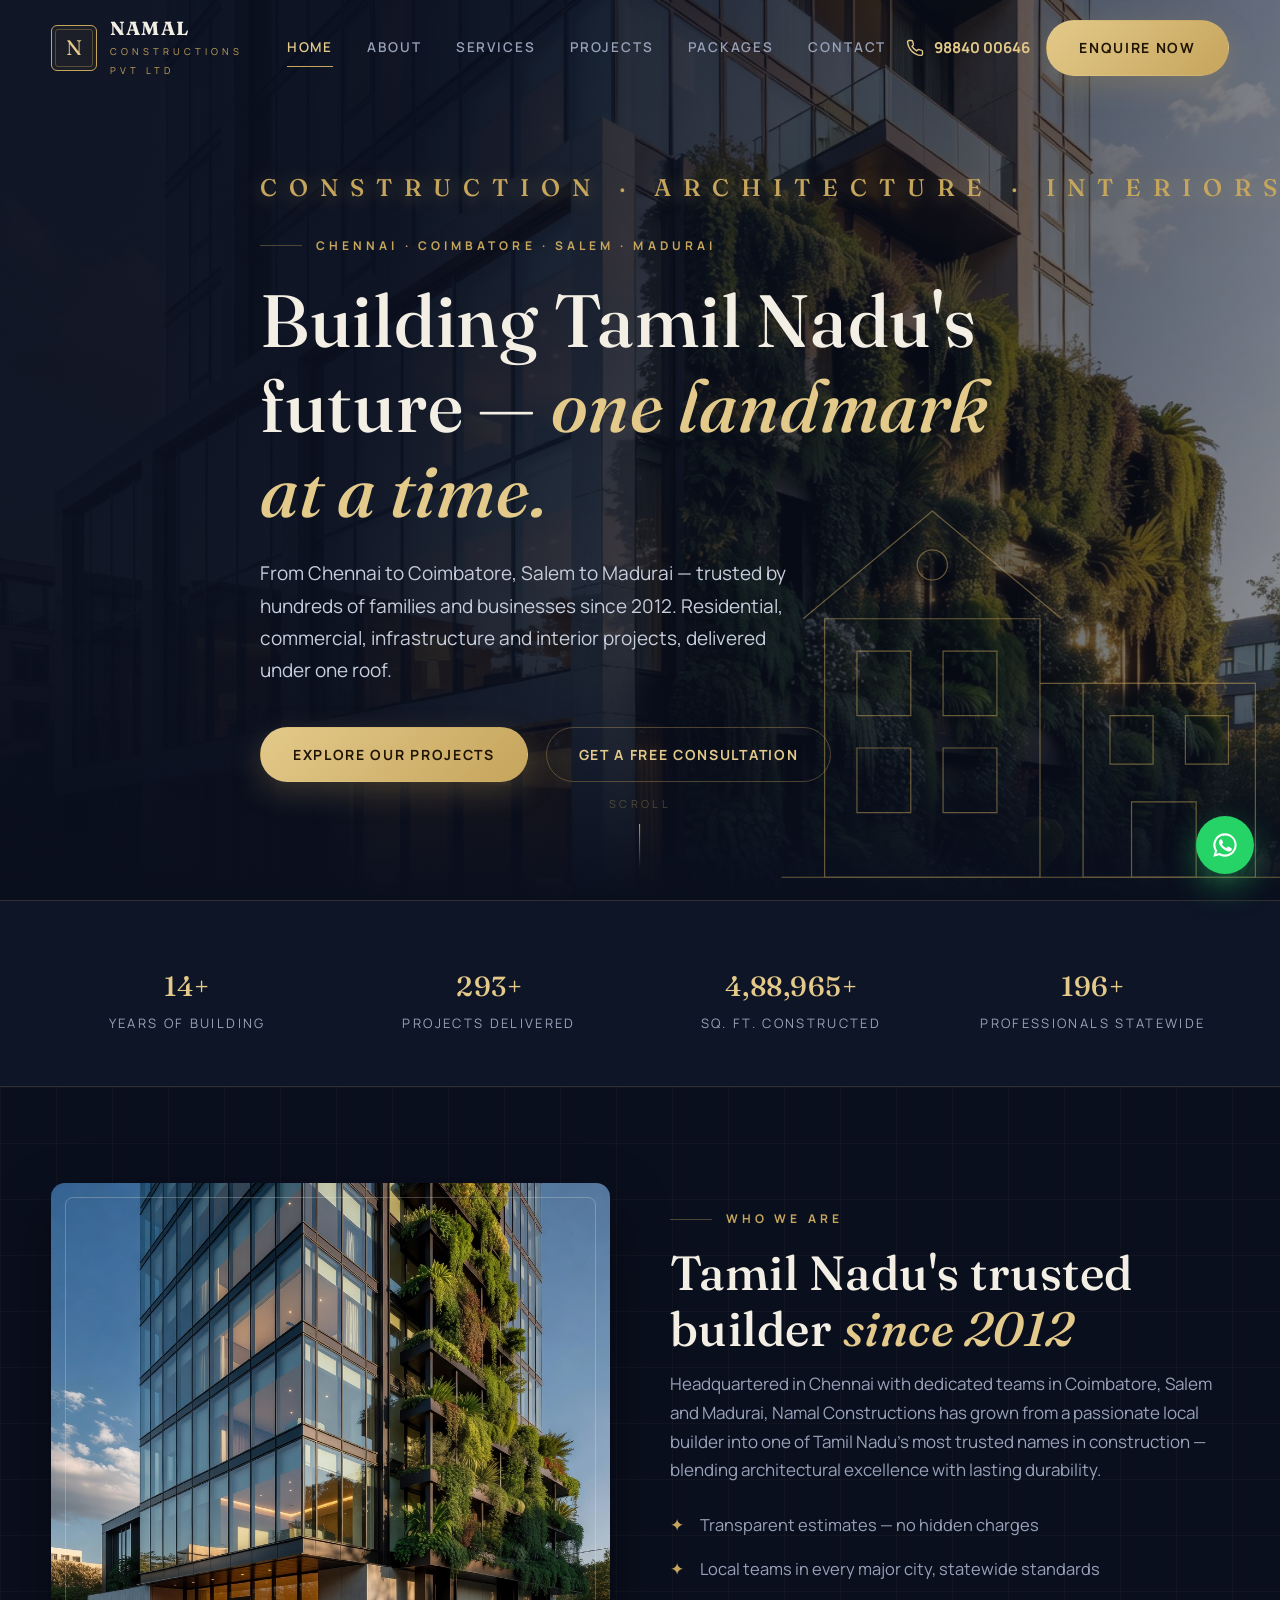
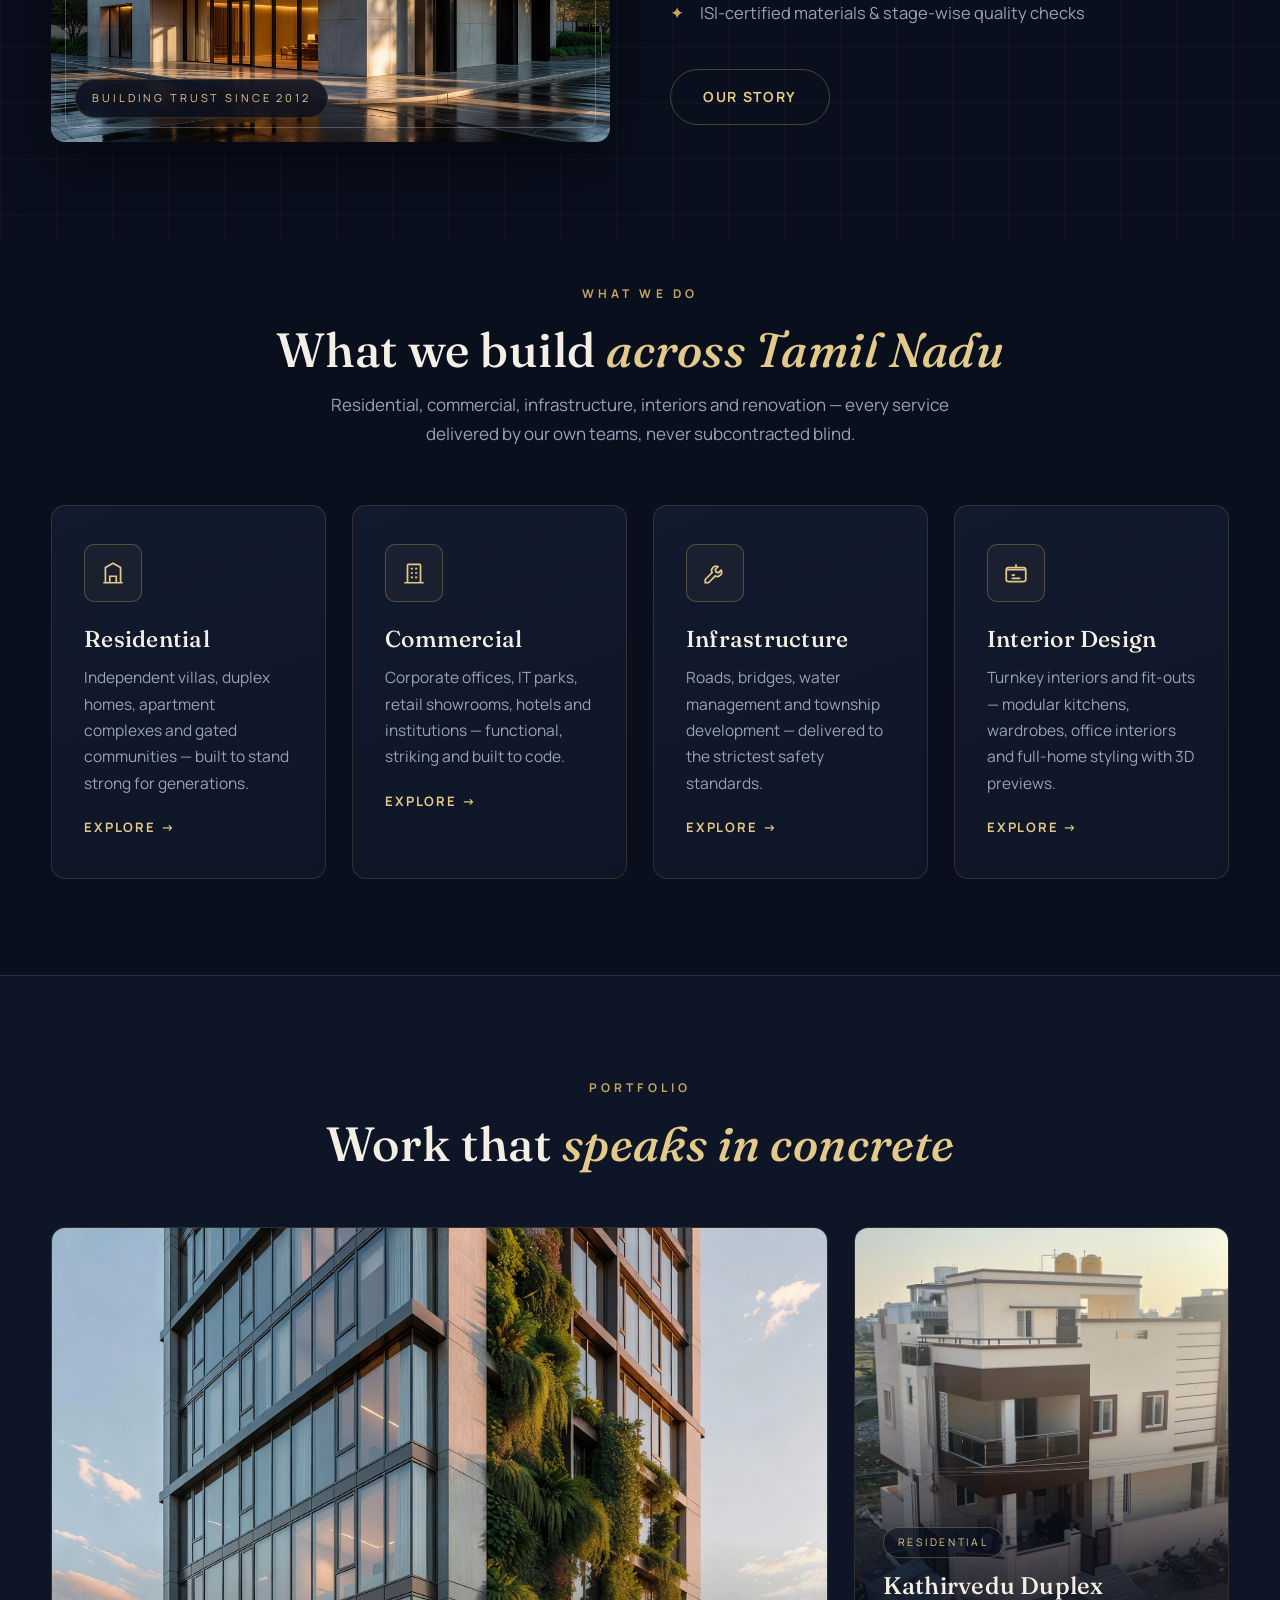
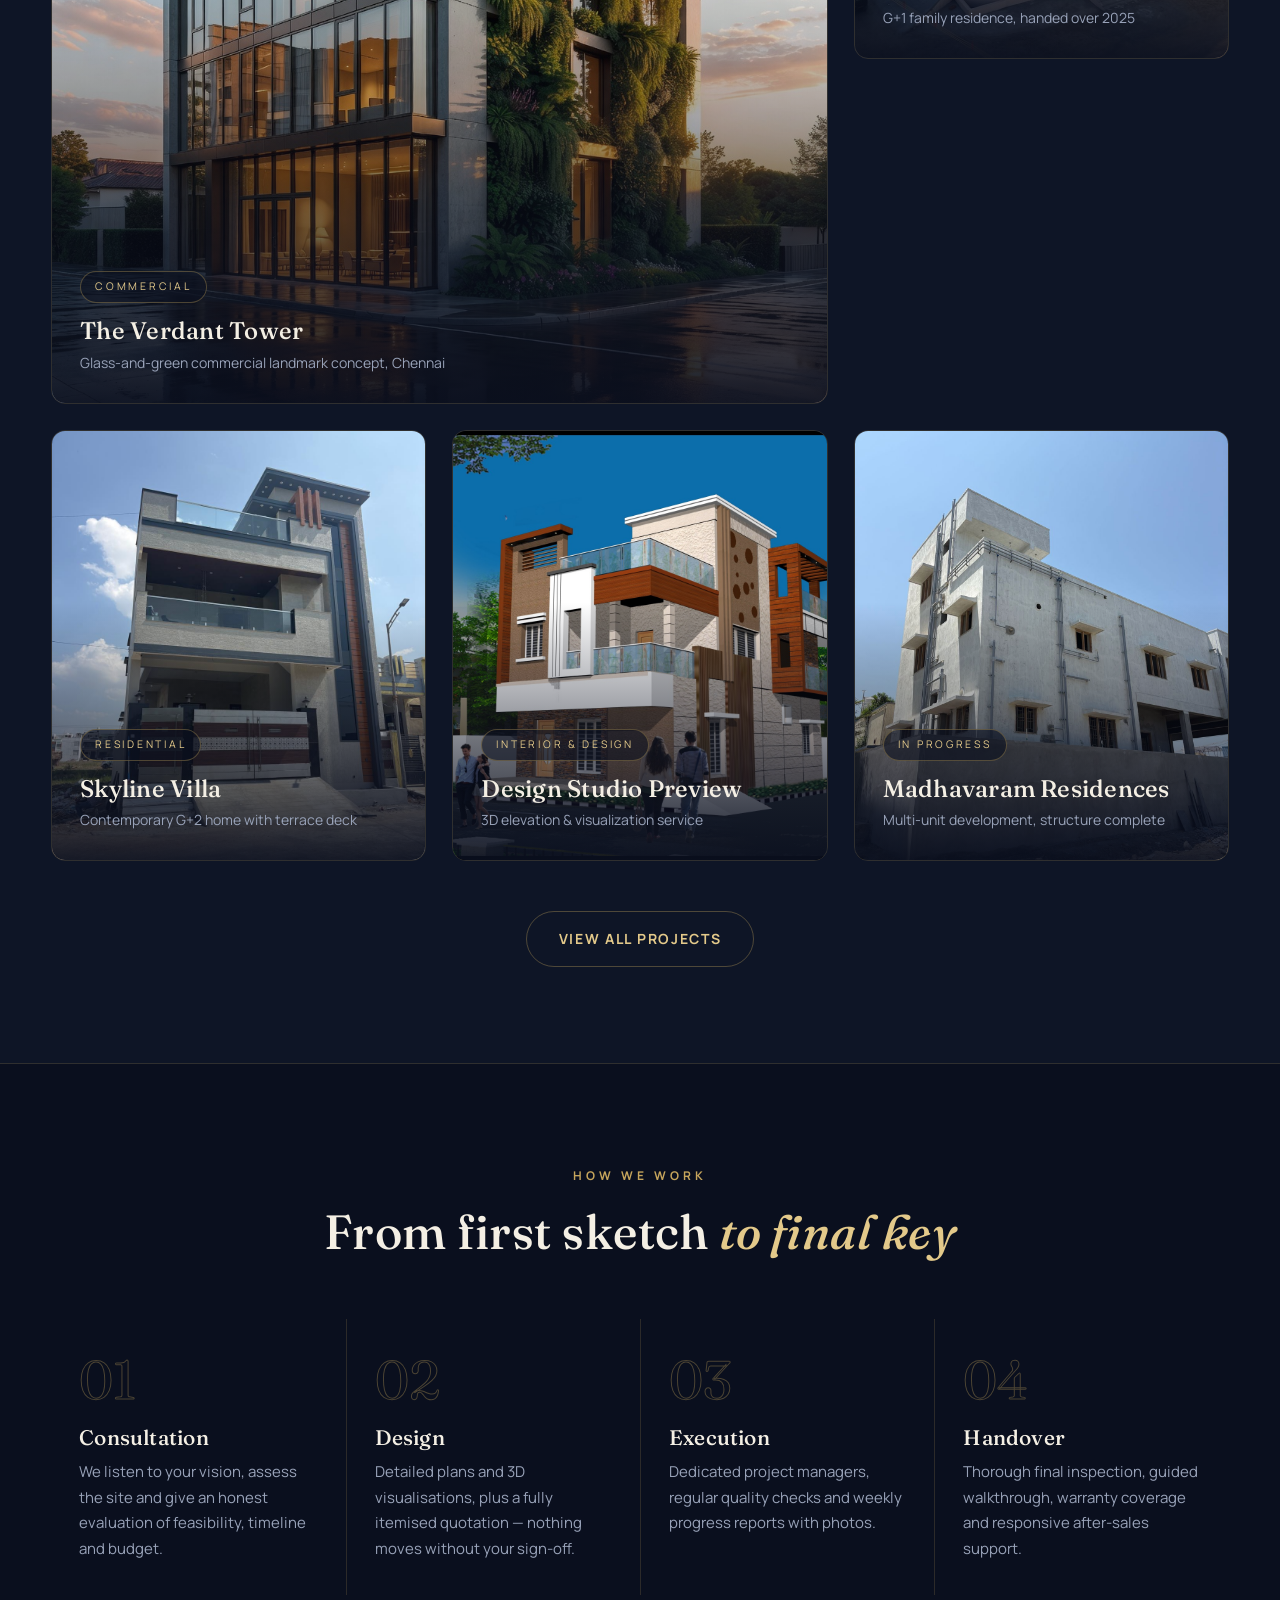
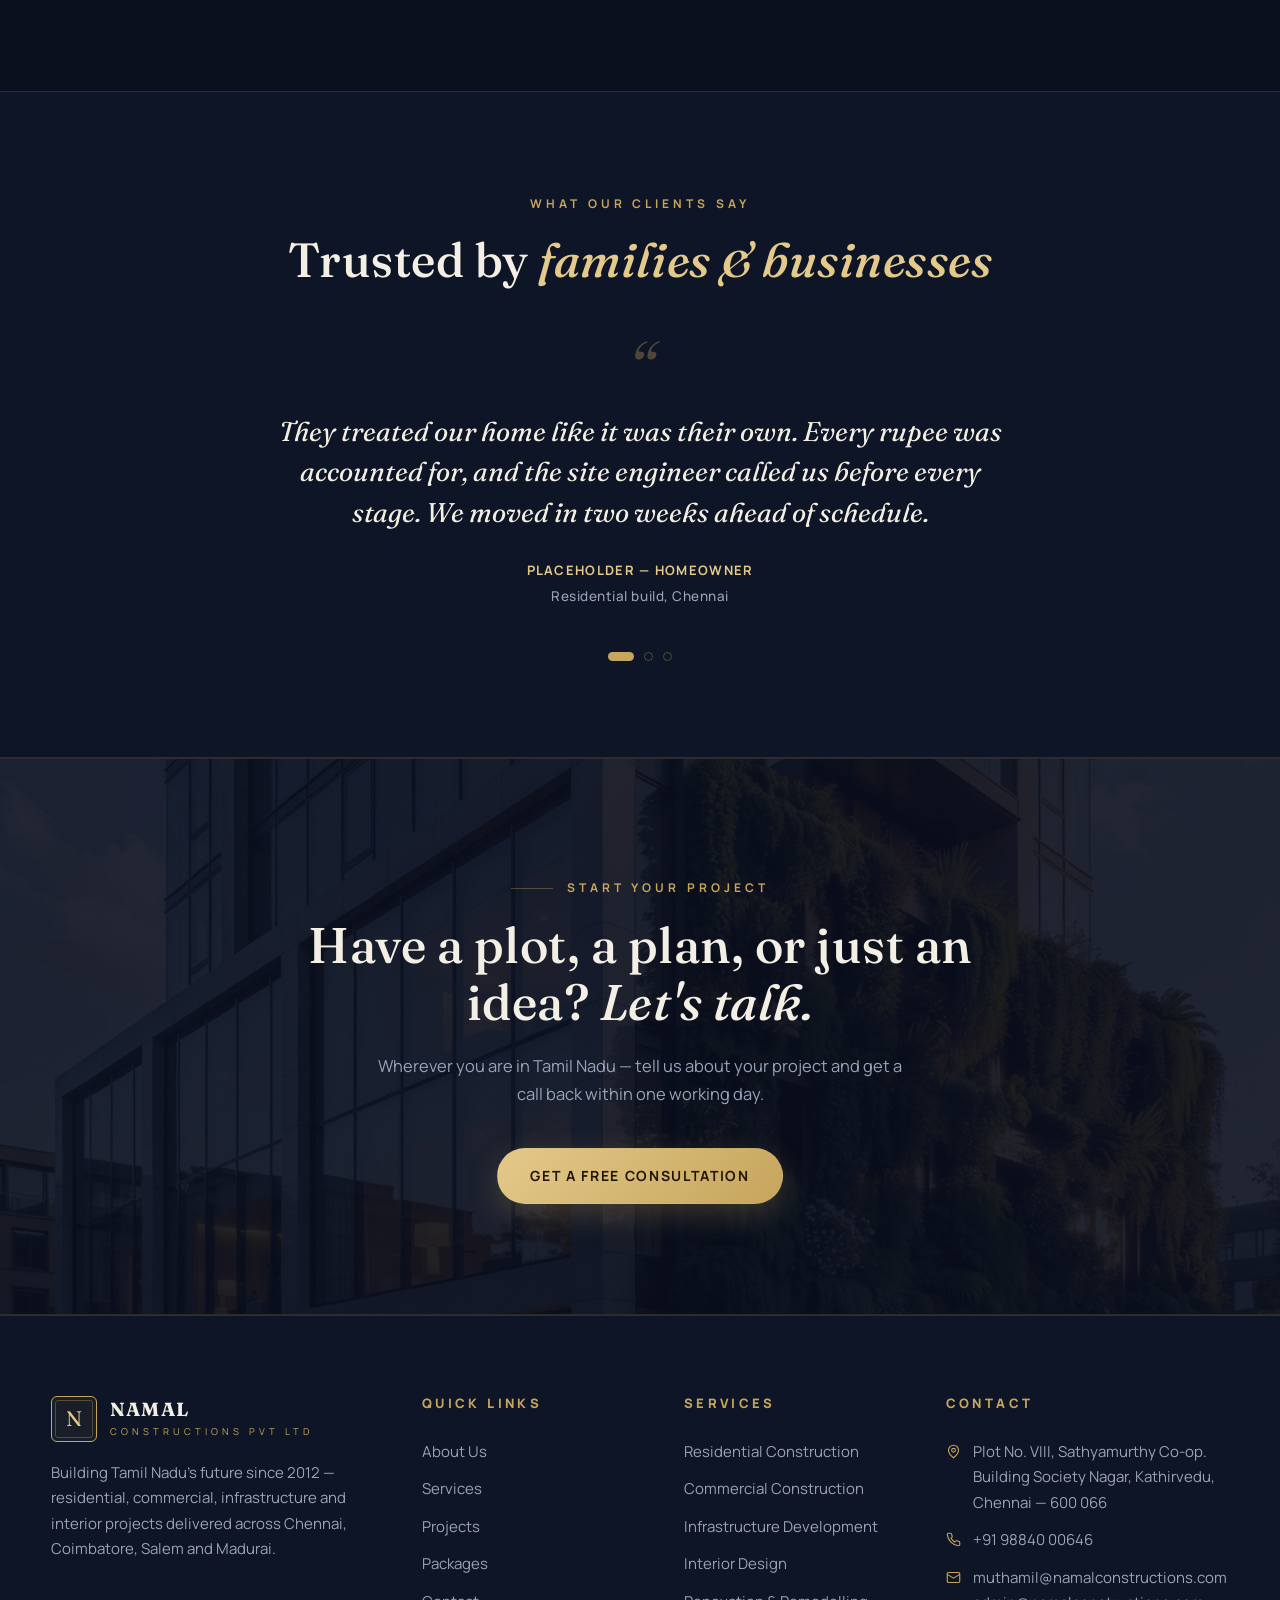
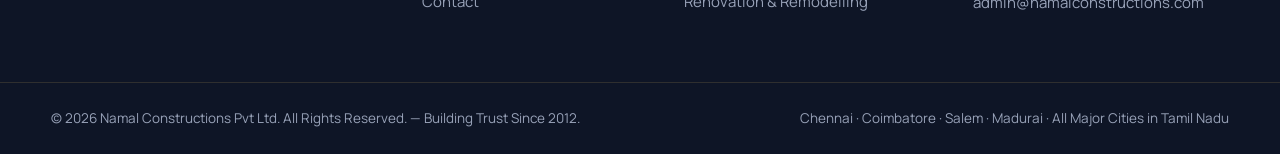
==== index.html @ df008a45 "Hero tagline: big and readable on mobile, single line on desktop" ====
<!DOCTYPE html>
<html lang="en">
<head>
<meta charset="UTF-8" />
<meta name="viewport" content="width=device-width, initial-scale=1.0" />
<title>Namal Constructions Pvt Ltd | Leading Construction Company in Tamil Nadu</title>
<meta name="description" content="Namal Constructions Pvt Ltd is a trusted construction company in Chennai, Coimbatore, Salem & Madurai. Residential, commercial, infrastructure & interior design services since 2012." />
<meta name="keywords" content="Construction company in Chennai, builders in Tamil Nadu, residential construction Coimbatore, commercial builders Salem, infrastructure development Madurai, interior design Tamil Nadu, best construction company Tamil Nadu, Namal Constructions" />
<link rel="preconnect" href="https://fonts.googleapis.com" />
<link rel="preconnect" href="https://fonts.gstatic.com" crossorigin />
<link href="https://fonts.googleapis.com/css2?family=Fraunces:ital,wght@0,400;0,500;0,600;1,400;1,500&family=Manrope:wght@400;500;600;700;800&display=swap" rel="stylesheet" />
<link rel="stylesheet" href="assets/css/style.css" />
<link rel="icon" href="data:image/svg+xml,<svg xmlns='http://www.w3.org/2000/svg' viewBox='0 0 100 100'><rect width='100' height='100' rx='14' fill='%230a0f1e'/><text x='50' y='68' font-size='52' text-anchor='middle' fill='%23c6a55c' font-family='Georgia'>N</text></svg>" />
</head>
<body>

<!-- ======= HEADER ======= -->
<header class="site-header">
  <div class="container header-inner">
    <a class="logo" href="index.html" aria-label="Namal Constructions home">
      <span class="logo-mark">N</span>
      <span class="logo-text"><strong>NAMAL</strong><span>Constructions Pvt Ltd</span></span>
    </a>
    <nav class="nav" aria-label="Main navigation">
      <a href="index.html" class="active">Home</a>
      <a href="about.html">About</a>
      <a href="services.html">Services</a>
      <a href="projects.html">Projects</a>
      <a href="services.html#packages">Packages</a>
      <a href="contact.html">Contact</a>
    </nav>
    <div class="header-cta">
      <a class="call-pill" href="tel:+919884000646" aria-label="Call Namal Constructions">
        <svg width="18" height="18" viewBox="0 0 24 24" fill="none" stroke="currentColor" stroke-width="1.8"><path d="M22 16.9v3a2 2 0 0 1-2.2 2A19.8 19.8 0 0 1 2.1 4.2 2 2 0 0 1 4.1 2h3a2 2 0 0 1 2 1.7c.13.96.36 1.9.7 2.8a2 2 0 0 1-.45 2.1L8.1 9.9a16 16 0 0 0 6 6l1.3-1.3a2 2 0 0 1 2.1-.45c.9.34 1.84.57 2.8.7A2 2 0 0 1 22 16.9z"/></svg>
        <span class="txt">98840&nbsp;00646</span>
      </a>
      <a class="btn btn-gold" href="contact.html">Enquire Now</a>
    </div>
    <button class="nav-toggle" aria-label="Toggle menu"><span></span><span></span><span></span></button>
  </div>
</header>

<!-- ======= HERO ======= -->
<section class="hero">
  <div class="hero-media">
    <video autoplay muted loop playsinline poster="assets/img/tower-1.jpg">
      <source src="assets/video/hero.mp4" type="video/mp4" />
    </video>
  </div>
  <div class="hero-scrim"></div>

  <svg class="hero-blueprint" viewBox="0 0 520 420" aria-hidden="true">
    <rect x="60" y="140" width="200" height="240" />
    <rect x="90" y="170" width="50" height="60" />
    <rect x="170" y="170" width="50" height="60" />
    <rect x="90" y="260" width="50" height="60" />
    <rect x="170" y="260" width="50" height="60" />
    <path d="M40 140 L160 40 L280 140" />
    <line x1="260" y1="200" x2="460" y2="200" />
    <rect x="300" y="200" width="160" height="180" />
    <rect x="325" y="230" width="40" height="45" />
    <rect x="395" y="230" width="40" height="45" />
    <rect x="345" y="310" width="60" height="70" />
    <line x1="20" y1="380" x2="500" y2="380" />
    <circle cx="160" cy="90" r="14" />
  </svg>

  <div class="container hero-content">
    <div class="hero-tagline">Construction · Architecture · Interiors</div>
    <span class="eyebrow">Chennai · Coimbatore · Salem · Madurai</span>
    <h1>Building Tamil Nadu's future — <em>one landmark at a time.</em></h1>
    <p>From Chennai to Coimbatore, Salem to Madurai — trusted by hundreds of families and businesses since 2012. Residential, commercial, infrastructure and interior projects, delivered under one roof.</p>
    <div class="hero-actions">
      <a href="projects.html" class="btn btn-gold">Explore Our Projects</a>
      <a href="contact.html" class="btn btn-ghost">Get a Free Consultation</a>
    </div>
  </div>
  <div class="scroll-hint">Scroll</div>
</section>

<!-- ======= STATS ======= -->
<div class="stats-band">
  <div class="container stats-grid">
    <div class="stat reveal"><h3><span data-count="14">0</span><span>+</span></h3><p>Years of Building</p></div>
    <div class="stat reveal reveal-d1"><h3><span data-count="300">0</span><span>+</span></h3><p>Projects Delivered</p></div>
    <div class="stat reveal reveal-d2"><h3><span data-count="500000">0</span><span>+</span></h3><p>Sq. Ft. Constructed</p></div>
    <div class="stat reveal reveal-d3"><h3><span data-count="200">0</span><span>+</span></h3><p>Professionals Statewide</p></div>
  </div>
</div>

<!-- ======= ABOUT TEASER ======= -->
<section class="bp-grid">
  <div class="container grid-2">
    <div class="media-frame reveal">
      <img src="assets/img/tower-2.jpg" alt="Premium glass commercial tower with vertical gardens built by Namal Constructions" loading="lazy" />
      <span class="media-tag">Building Trust Since 2012</span>
    </div>
    <div class="reveal reveal-d1">
      <span class="eyebrow">Who We Are</span>
      <h2 class="section-title">Tamil Nadu's trusted builder <em>since 2012</em></h2>
      <p class="section-lead" style="margin-bottom:18px;">Headquartered in Chennai with dedicated teams in Coimbatore, Salem and Madurai, Namal Constructions has grown from a passionate local builder into one of Tamil Nadu's most trusted names in construction — blending architectural excellence with lasting durability.</p>
      <ul style="margin:10px 0 34px;">
        <li style="padding:8px 0 8px 30px;position:relative;color:var(--muted);"><span style="position:absolute;left:0;color:var(--gold);">✦</span> Transparent estimates — no hidden charges</li>
        <li style="padding:8px 0 8px 30px;position:relative;color:var(--muted);"><span style="position:absolute;left:0;color:var(--gold);">✦</span> Local teams in every major city, statewide standards</li>
        <li style="padding:8px 0 8px 30px;position:relative;color:var(--muted);"><span style="position:absolute;left:0;color:var(--gold);">✦</span> ISI-certified materials & stage-wise quality checks</li>
      </ul>
      <a href="about.html" class="btn btn-ghost">Our Story</a>
    </div>
  </div>
</section>

<!-- ======= SERVICES OVERVIEW ======= -->
<section style="padding-top:40px;">
  <div class="container">
    <div class="center reveal">
      <span class="eyebrow">What We Do</span>
      <h2 class="section-title">What we build <em>across Tamil Nadu</em></h2>
      <p class="section-lead">Residential, commercial, infrastructure, interiors and renovation — every service delivered by our own teams, never subcontracted blind.</p>
    </div>
    <div class="grid-4" style="margin-top:56px;">
      <div class="card reveal">
        <div class="icon"><svg width="26" height="26" viewBox="0 0 24 24" fill="none" stroke="currentColor" stroke-width="1.6"><path d="M3 21h18M5 21V7l7-4 7 4v14M9 21v-6h6v6"/></svg></div>
        <h3>Residential</h3>
        <p>Independent villas, duplex homes, apartment complexes and gated communities — built to stand strong for generations.</p>
        <a class="card-link" href="services.html#construction">Explore →</a>
      </div>
      <div class="card reveal reveal-d1">
        <div class="icon"><svg width="26" height="26" viewBox="0 0 24 24" fill="none" stroke="currentColor" stroke-width="1.6"><path d="M3 21h18M6 21V5a1 1 0 0 1 1-1h10a1 1 0 0 1 1 1v16M9 8h2M13 8h2M9 12h2M13 12h2M9 16h2M13 16h2"/></svg></div>
        <h3>Commercial</h3>
        <p>Corporate offices, IT parks, retail showrooms, hotels and institutions — functional, striking and built to code.</p>
        <a class="card-link" href="services.html#construction">Explore →</a>
      </div>
      <div class="card reveal reveal-d2">
        <div class="icon"><svg width="26" height="26" viewBox="0 0 24 24" fill="none" stroke="currentColor" stroke-width="1.6"><path d="M14.7 6.3a4 4 0 0 0-5.4 5.4L3 18v3h3l6.3-6.3a4 4 0 0 0 5.4-5.4l-2.4 2.4-2.4-.6-.6-2.4z"/></svg></div>
        <h3>Infrastructure</h3>
        <p>Roads, bridges, water management and township development — delivered to the strictest safety standards.</p>
        <a class="card-link" href="services.html#construction">Explore →</a>
      </div>
      <div class="card reveal reveal-d3">
        <div class="icon"><svg width="26" height="26" viewBox="0 0 24 24" fill="none" stroke="currentColor" stroke-width="1.6"><path d="M3 9h18M3 9a2 2 0 0 1 2-2h14a2 2 0 0 1 2 2M3 9v9a2 2 0 0 0 2 2h14a2 2 0 0 0 2-2V9M12 7V4M8 14h3M8 17h8"/></svg></div>
        <h3>Interior Design</h3>
        <p>Turnkey interiors and fit-outs — modular kitchens, wardrobes, office interiors and full-home styling with 3D previews.</p>
        <a class="card-link" href="services.html#interiors">Explore →</a>
      </div>
    </div>
  </div>
</section>

<!-- ======= FEATURED PROJECTS ======= -->
<section class="bp-grid" style="background:var(--ink-2);border-block:1px solid var(--line);">
  <div class="container">
    <div class="center reveal">
      <span class="eyebrow">Portfolio</span>
      <h2 class="section-title">Work that <em>speaks in concrete</em></h2>
    </div>
    <div class="projects-grid" style="margin-top:56px;">
      <article class="project-card wide reveal">
        <img src="assets/img/tower-3.jpg" alt="The Verdant Tower — commercial project with vertical gardens" loading="lazy" />
        <div class="overlay"><span class="tag">Commercial</span><h3>The Verdant Tower</h3><p>Glass-and-green commercial landmark concept, Chennai</p></div>
      </article>
      <article class="project-card reveal reveal-d1">
        <img src="assets/img/res-1.jpg" alt="Completed duplex residence in Chennai" loading="lazy" />
        <div class="overlay"><span class="tag">Residential</span><h3>Kathirvedu Duplex</h3><p>G+1 family residence, handed over 2025</p></div>
      </article>
      <article class="project-card reveal">
        <img src="assets/img/res-4.jpg" alt="Modern G+2 residence with glass balcony railing" loading="lazy" />
        <div class="overlay"><span class="tag">Residential</span><h3>Skyline Villa</h3><p>Contemporary G+2 home with terrace deck</p></div>
      </article>
      <article class="project-card reveal reveal-d1">
        <img src="assets/img/elevation-3d.jpg" alt="3D elevation design visualization of a duplex home" loading="lazy" />
        <div class="overlay"><span class="tag">Interior & Design</span><h3>Design Studio Preview</h3><p>3D elevation & visualization service</p></div>
      </article>
      <article class="project-card reveal reveal-d2">
        <img src="assets/img/construction-1.jpg" alt="Ongoing multi-storey construction site" loading="lazy" />
        <div class="overlay"><span class="tag">In Progress</span><h3>Madhavaram Residences</h3><p>Multi-unit development, structure complete</p></div>
      </article>
    </div>
    <div class="center" style="margin-top:50px;">
      <a href="projects.html" class="btn btn-ghost">View All Projects</a>
    </div>
  </div>
</section>

<!-- ======= PROCESS ======= -->
<section>
  <div class="container">
    <div class="center reveal">
      <span class="eyebrow">How We Work</span>
      <h2 class="section-title">From first sketch <em>to final key</em></h2>
    </div>
    <div class="process-grid">
      <div class="process-step reveal"><div class="num">01</div><h3>Consultation</h3><p>We listen to your vision, assess the site and give an honest evaluation of feasibility, timeline and budget.</p></div>
      <div class="process-step reveal reveal-d1"><div class="num">02</div><h3>Design</h3><p>Detailed plans and 3D visualisations, plus a fully itemised quotation — nothing moves without your sign-off.</p></div>
      <div class="process-step reveal reveal-d2"><div class="num">03</div><h3>Execution</h3><p>Dedicated project managers, regular quality checks and weekly progress reports with photos.</p></div>
      <div class="process-step reveal reveal-d3"><div class="num">04</div><h3>Handover</h3><p>Thorough final inspection, guided walkthrough, warranty coverage and responsive after-sales support.</p></div>
    </div>
  </div>
</section>

<!-- ======= TESTIMONIALS ======= -->
<section class="bp-grid" style="background:var(--ink-2);border-block:1px solid var(--line);">
  <div class="container">
    <div class="center reveal">
      <span class="eyebrow">What Our Clients Say</span>
      <h2 class="section-title">Trusted by <em>families & businesses</em></h2>
    </div>
    <div class="testi-slider reveal">
      <div class="testi-track">
        <div class="testi-slides">
          <div class="testi">
            <blockquote>They treated our home like it was their own. Every rupee was accounted for, and the site engineer called us before every stage. We moved in two weeks ahead of schedule.</blockquote>
            <div class="who">Placeholder — Homeowner<span>Residential build, Chennai</span></div>
          </div>
          <div class="testi">
            <blockquote>The interiors team gave us 3D views before a single plank was cut. What we saw on screen is exactly what we live in today.</blockquote>
            <div class="who">Placeholder — Villa Owner<span>Turnkey interiors</span></div>
          </div>
          <div class="testi">
            <blockquote>Our office fit-out was done while we kept operating. Clean site, disciplined crew, zero surprises on the invoice.</blockquote>
            <div class="who">Placeholder — Business Owner<span>Commercial fit-out</span></div>
          </div>
        </div>
      </div>
      <div class="testi-dots"></div>
    </div>
  </div>
</section>

<!-- ======= CTA BAND ======= -->
<section class="cta-band">
  <div class="bg"><img src="assets/img/tower-1.jpg" alt="" loading="lazy" /></div>
  <div class="scrim"></div>
  <div class="container reveal">
    <span class="eyebrow" style="justify-content:center;">Start Your Project</span>
    <h2>Have a plot, a plan, or just an idea? <em>Let's talk.</em></h2>
    <p>Wherever you are in Tamil Nadu — tell us about your project and get a call back within one working day.</p>
    <a href="contact.html" class="btn btn-gold">Get a Free Consultation</a>
  </div>
</section>

<!-- ======= FOOTER ======= -->
<footer class="site-footer">
  <div class="container footer-grid">
    <div class="footer-brand">
      <a class="logo" href="index.html">
        <span class="logo-mark">N</span>
        <span class="logo-text"><strong>NAMAL</strong><span>Constructions Pvt Ltd</span></span>
      </a>
      <p>Building Tamil Nadu's future since 2012 — residential, commercial, infrastructure and interior projects delivered across Chennai, Coimbatore, Salem and Madurai.</p>
    </div>
    <div>
      <h4>Quick Links</h4>
      <ul>
        <li><a href="about.html">About Us</a></li>
        <li><a href="services.html">Services</a></li>
        <li><a href="projects.html">Projects</a></li>
        <li><a href="services.html#packages">Packages</a></li>
        <li><a href="contact.html">Contact</a></li>
      </ul>
    </div>
    <div>
      <h4>Services</h4>
      <ul>
        <li><a href="services.html#construction">Residential Construction</a></li>
        <li><a href="services.html#construction">Commercial Construction</a></li>
        <li><a href="services.html#construction">Infrastructure Development</a></li>
        <li><a href="services.html#interiors">Interior Design</a></li>
        <li><a href="services.html#construction">Renovation &amp; Remodelling</a></li>
      </ul>
    </div>
    <div>
      <h4>Contact</h4>
      <ul class="footer-contact">
        <li><svg width="15" height="15" viewBox="0 0 24 24" fill="none" stroke="currentColor" stroke-width="1.8"><path d="M20 10c0 6-8 12-8 12s-8-6-8-12a8 8 0 0 1 16 0z"/><circle cx="12" cy="10" r="3"/></svg><span>Plot No. VIII, Sathyamurthy Co-op. Building Society Nagar, Kathirvedu, Chennai — 600 066</span></li>
        <li><svg width="15" height="15" viewBox="0 0 24 24" fill="none" stroke="currentColor" stroke-width="1.8"><path d="M22 16.9v3a2 2 0 0 1-2.2 2A19.8 19.8 0 0 1 2.1 4.2 2 2 0 0 1 4.1 2h3a2 2 0 0 1 2 1.7c.13.96.36 1.9.7 2.8a2 2 0 0 1-.45 2.1L8.1 9.9a16 16 0 0 0 6 6l1.3-1.3a2 2 0 0 1 2.1-.45c.9.34 1.84.57 2.8.7A2 2 0 0 1 22 16.9z"/></svg><a href="tel:+919884000646">+91 98840 00646</a></li>
        <li><svg width="15" height="15" viewBox="0 0 24 24" fill="none" stroke="currentColor" stroke-width="1.8"><rect x="2" y="4" width="20" height="16" rx="2"/><path d="m22 7-10 6L2 7"/></svg><span><a href="mailto:muthamil@namalconstructions.com">muthamil@namalconstructions.com</a><br /><a href="mailto:admin@namalconstructions.com">admin@namalconstructions.com</a></span></li>
      </ul>
    </div>
  </div>
  <div class="footer-bottom">
    <div class="container" style="display:flex;justify-content:space-between;flex-wrap:wrap;gap:12px;">
      <span>© <span data-year></span> Namal Constructions Pvt Ltd. All Rights Reserved. — Building Trust Since 2012.</span>
      <span>Chennai · Coimbatore · Salem · Madurai · All Major Cities in Tamil Nadu</span>
    </div>
  </div>
</footer>

<!-- Floating actions -->
<a class="float-wa" href="https://wa.me/919884000646?text=Hi%20Namal%20Constructions%2C%20I%27d%20like%20to%20discuss%20a%20project." target="_blank" rel="noopener" aria-label="Chat on WhatsApp">
  <svg width="28" height="28" viewBox="0 0 24 24" fill="currentColor"><path d="M12 2a10 10 0 0 0-8.6 15.1L2 22l5-1.3A10 10 0 1 0 12 2zm0 18.2a8.2 8.2 0 0 1-4.2-1.2l-.3-.2-3 .8.8-2.9-.2-.3A8.2 8.2 0 1 1 12 20.2zm4.5-6.1c-.2-.1-1.5-.7-1.7-.8-.2-.1-.4-.1-.6.1-.2.2-.6.8-.8 1-.1.2-.3.2-.5.1a6.7 6.7 0 0 1-2-1.2 7.5 7.5 0 0 1-1.4-1.7c-.1-.2 0-.4.1-.5l.4-.5c.1-.2.2-.3.3-.5.1-.2 0-.4 0-.5l-.8-1.9c-.2-.5-.4-.4-.6-.4h-.5c-.2 0-.5.1-.7.3-.2.3-.9.9-.9 2.2s1 2.5 1.1 2.7c.1.2 1.9 3 4.7 4.2.7.3 1.2.5 1.6.6.7.2 1.3.2 1.8.1.6-.1 1.5-.6 1.7-1.2.2-.6.2-1.1.1-1.2 0-.1-.2-.2-.4-.3z"/></svg>
</a>
<button class="back-top" aria-label="Back to top"><svg width="18" height="18" viewBox="0 0 24 24" fill="none" stroke="currentColor" stroke-width="2"><path d="m18 15-6-6-6 6"/></svg></button>

<script src="assets/js/main.js"></script>
</body>
</html>
---- assets/css/style.css ----
/* ============================================================
   NAMAL CONSTRUCTIONS PVT LTD — Design System
   Palette: deep ink blueprint ground, brass/gold craftsmanship,
   warm ivory text, teak brown grounding tone.
   ============================================================ */

:root {
  --ink: #0a0f1e;
  --ink-2: #0e1526;
  --panel: #121a2e;
  --panel-2: #16203a;
  --gold: #c6a55c;
  --gold-2: #e3c98a;
  --gold-dim: rgba(198, 165, 92, 0.35);
  --line: rgba(198, 165, 92, 0.18);
  --ivory: #f4efe4;
  --muted: #98a2b8;
  --teak: #8a6a48;
  --green: #4caf7d;
  --red: #d9646c;
  --radius: 14px;
  --shadow: 0 24px 60px rgba(0, 0, 0, 0.45);
  --font-head: "Fraunces", Georgia, serif;
  --font-body: "Manrope", "Segoe UI", sans-serif;
}

* { margin: 0; padding: 0; box-sizing: border-box; }
html { scroll-behavior: smooth; }
body {
  background: var(--ink);
  color: var(--ivory);
  font-family: var(--font-body);
  font-size: 16.5px;
  line-height: 1.7;
  -webkit-font-smoothing: antialiased;
  overflow-x: hidden;
}
img, video { max-width: 100%; display: block; }
a { color: inherit; text-decoration: none; }
ul { list-style: none; }
button { font-family: inherit; cursor: pointer; }

::selection { background: var(--gold); color: var(--ink); }

.container { width: min(1180px, 92%); margin-inline: auto; }

/* ---------- Typography ---------- */
h1, h2, h3, h4 { font-family: var(--font-head); font-weight: 500; line-height: 1.15; letter-spacing: 0.01em; }
.eyebrow {
  display: inline-flex; align-items: center; gap: 14px;
  font-size: 12px; letter-spacing: 0.34em; text-transform: uppercase;
  color: var(--gold); font-weight: 700;
}
.eyebrow::before { content: ""; width: 42px; height: 1px; background: var(--gold-dim); }
.section-title { font-size: clamp(30px, 4.2vw, 48px); margin: 16px 0 14px; }
.section-title em { font-style: italic; color: var(--gold-2); }
.section-lead { color: var(--muted); max-width: 640px; font-size: 17px; }
.center { text-align: center; }
.center .eyebrow::before { display: none; }
.center .section-lead { margin-inline: auto; }

section { padding: 96px 0; position: relative; }

/* Blueprint grid backdrop */
.bp-grid {
  background-image:
    linear-gradient(rgba(198,165,92,0.045) 1px, transparent 1px),
    linear-gradient(90deg, rgba(198,165,92,0.045) 1px, transparent 1px);
  background-size: 56px 56px;
}

/* Section divider motif */
.divider {
  display: flex; align-items: center; justify-content: center; gap: 14px;
  padding: 0 0 0; color: var(--gold-dim);
}
.divider::before, .divider::after { content: ""; height: 1px; width: min(240px, 30vw); background: linear-gradient(90deg, transparent, var(--gold-dim)); }
.divider::after { background: linear-gradient(270deg, transparent, var(--gold-dim)); }
.divider svg { flex: 0 0 auto; }

/* ---------- Buttons ---------- */
.btn {
  display: inline-flex; align-items: center; justify-content: center; gap: 10px;
  padding: 15px 32px; border-radius: 999px; font-weight: 700; font-size: 14px;
  letter-spacing: 0.12em; text-transform: uppercase; border: 1px solid transparent;
  transition: all 0.3s ease; white-space: nowrap;
}
.btn-gold { background: linear-gradient(135deg, var(--gold-2), var(--gold)); color: #201503; box-shadow: 0 10px 30px rgba(198,165,92,0.25); }
.btn-gold:hover { transform: translateY(-2px); box-shadow: 0 16px 40px rgba(198,165,92,0.38); }
.btn-ghost { border-color: var(--gold-dim); color: var(--gold-2); background: transparent; }
.btn-ghost:hover { background: rgba(198,165,92,0.08); border-color: var(--gold); }
.btn-block { width: 100%; }

/* ---------- Header ---------- */
.site-header {
  position: fixed; inset: 0 0 auto 0; z-index: 100;
  transition: background 0.35s ease, box-shadow 0.35s ease, padding 0.35s;
  padding: 18px 0;
}
.site-header.scrolled { background: rgba(10, 15, 30, 0.92); backdrop-filter: blur(14px); box-shadow: 0 6px 30px rgba(0,0,0,0.4); padding: 10px 0; border-bottom: 1px solid var(--line); }
.header-inner { display: flex; align-items: center; justify-content: space-between; gap: 20px; }

.logo { display: flex; align-items: center; gap: 13px; }
.logo-mark {
  width: 46px; height: 46px; border: 1.5px solid var(--gold); border-radius: 6px;
  display: grid; place-items: center; font-family: var(--font-head);
  font-size: 21px; color: var(--gold-2); position: relative; flex: 0 0 auto;
  background: rgba(198,165,92,0.06);
}
.logo-mark::after { content: ""; position: absolute; inset: 3px; border: 1px solid var(--gold-dim); border-radius: 3px; }
.logo-text { line-height: 1.15; }
.logo-text strong { font-family: var(--font-head); font-size: 19px; letter-spacing: 0.06em; display: block; color: var(--ivory); }
.logo-text span { font-size: 9.5px; letter-spacing: 0.42em; text-transform: uppercase; color: var(--gold); }

.nav { display: flex; align-items: center; gap: 34px; }
.nav a { font-size: 13.5px; font-weight: 600; letter-spacing: 0.14em; text-transform: uppercase; color: var(--muted); position: relative; padding: 6px 0; transition: color 0.25s; }
.nav a:hover { color: var(--ivory); }
.nav a.active { color: var(--gold-2); }
.nav a.active::after, .nav a:hover::after { content: ""; position: absolute; left: 0; right: 0; bottom: -2px; height: 1.5px; background: var(--gold); }

.header-cta { display: flex; align-items: center; gap: 16px; }
.call-pill { display: flex; align-items: center; gap: 10px; font-weight: 700; color: var(--gold-2); font-size: 15px; }
.call-pill svg { flex: 0 0 auto; }

.nav-toggle { display: none; background: none; border: none; width: 44px; height: 44px; position: relative; z-index: 110; }
.nav-toggle span { display: block; width: 26px; height: 2px; background: var(--ivory); margin: 6px auto; transition: 0.3s; border-radius: 2px; }
.nav-open .nav-toggle span:nth-child(1) { transform: translateY(8px) rotate(45deg); }
.nav-open .nav-toggle span:nth-child(2) { opacity: 0; }
.nav-open .nav-toggle span:nth-child(3) { transform: translateY(-8px) rotate(-45deg); }

/* ---------- Hero ---------- */
.hero {
  min-height: 100svh; display: flex; align-items: center;
  position: relative; padding: 160px 0 110px; overflow: hidden;
}
.hero-media { position: absolute; inset: 0; z-index: -2; }
.hero-media video, .hero-media img { width: 100%; height: 100%; object-fit: cover; }
.hero-scrim { position: absolute; inset: 0; z-index: -1;
  background: linear-gradient(100deg, rgba(10,15,30,0.96) 30%, rgba(10,15,30,0.72) 60%, rgba(10,15,30,0.45));
}
.hero-scrim::after { content: ""; position: absolute; inset: auto 0 0 0; height: 220px; background: linear-gradient(transparent, var(--ink)); }

.hero-content { max-width: 760px; }
.hero-tagline {
  margin-bottom: 18px;
  font-family: var(--font-head);
  font-weight: 500;
  font-size: clamp(15px, 2vw, 24px);
  letter-spacing: 0.5em;
  text-transform: uppercase;
  white-space: nowrap;
  color: var(--gold);
  text-shadow: 0 2px 18px rgba(198, 165, 92, 0.45);
}
@media (max-width: 900px) {
  .hero-tagline { white-space: normal; font-size: 18px; letter-spacing: 0.35em; line-height: 2; }
}
.hero h1 { font-size: clamp(40px, 6vw, 74px); margin: 22px 0 24px; }
.hero h1 em { font-style: italic; color: var(--gold-2); }
.hero p { color: #c6cddc; font-size: clamp(16px, 1.6vw, 19px); max-width: 560px; margin-bottom: 40px; }
.hero-actions { display: flex; gap: 18px; flex-wrap: wrap; }

.hero-blueprint { position: absolute; right: -40px; bottom: -20px; width: min(560px, 48vw); opacity: 0.5; z-index: 0; pointer-events: none; }
.hero-blueprint path, .hero-blueprint rect, .hero-blueprint line, .hero-blueprint circle {
  fill: none; stroke: var(--gold); stroke-width: 1.1;
  stroke-dasharray: 1400; stroke-dashoffset: 1400;
  animation: draw 4s ease forwards 0.4s;
}
@keyframes draw { to { stroke-dashoffset: 0; } }

.scroll-hint { position: absolute; bottom: 32px; left: 50%; transform: translateX(-50%); color: var(--gold-dim); font-size: 11px; letter-spacing: 0.3em; text-transform: uppercase; display: flex; flex-direction: column; align-items: center; gap: 10px; }
.scroll-hint::after { content: ""; width: 1px; height: 44px; background: linear-gradient(var(--gold), transparent); animation: pulseline 2s infinite; }
@keyframes pulseline { 50% { opacity: 0.3; } }

/* Page hero (inner pages) */
.page-hero { padding: 190px 0 90px; position: relative; overflow: hidden; }
.page-hero .hero-scrim { background: linear-gradient(100deg, rgba(10,15,30,0.97) 35%, rgba(10,15,30,0.7)); }
.page-hero h1 { font-size: clamp(36px, 5vw, 60px); margin-top: 20px; }
.breadcrumb { color: var(--muted); font-size: 13px; letter-spacing: 0.1em; text-transform: uppercase; margin-top: 18px; }
.breadcrumb a { color: var(--gold-2); }

/* ---------- Stats ---------- */
.stats-band { border-block: 1px solid var(--line); background: var(--ink-2); padding: 52px 0; }
.stats-grid { display: grid; grid-template-columns: repeat(4, 1fr); gap: 30px; text-align: center; }
.stat h3 { font-size: clamp(34px, 3.6vw, 52px); color: var(--gold-2); }
.stat h3 span { font-size: 0.6em; }
.stat p { color: var(--muted); font-size: 13px; letter-spacing: 0.18em; text-transform: uppercase; margin-top: 6px; }

/* ---------- Cards / grids ---------- */
.grid-2 { display: grid; grid-template-columns: 1fr 1fr; gap: 60px; align-items: center; }
.grid-3 { display: grid; grid-template-columns: repeat(3, 1fr); gap: 26px; }
.grid-4 { display: grid; grid-template-columns: repeat(4, 1fr); gap: 26px; }

.card {
  background: linear-gradient(160deg, var(--panel), var(--ink-2));
  border: 1px solid var(--line); border-radius: var(--radius);
  padding: 38px 32px; transition: transform 0.35s ease, border-color 0.35s, box-shadow 0.35s;
  position: relative; overflow: hidden;
}
.card:hover { transform: translateY(-6px); border-color: var(--gold-dim); box-shadow: var(--shadow); }
.card .icon { width: 58px; height: 58px; border: 1px solid var(--gold-dim); border-radius: 10px; display: grid; place-items: center; color: var(--gold-2); margin-bottom: 24px; background: rgba(198,165,92,0.05); }
.card h3 { font-size: 23px; margin-bottom: 12px; }
.card p { color: var(--muted); font-size: 15.5px; }
.card .card-link { display: inline-flex; align-items: center; gap: 8px; margin-top: 20px; color: var(--gold-2); font-weight: 700; font-size: 13px; letter-spacing: 0.14em; text-transform: uppercase; }
.card ul { margin-top: 16px; }
.card ul li { color: var(--muted); font-size: 15px; padding: 7px 0 7px 26px; position: relative; }
.card ul li::before { content: "—"; position: absolute; left: 0; color: var(--gold); }

/* ---------- Media frames ---------- */
.media-frame { position: relative; border-radius: var(--radius); overflow: hidden; box-shadow: var(--shadow); }
.media-frame::after { content: ""; position: absolute; inset: 14px; border: 1px solid rgba(244,239,228,0.25); border-radius: 8px; pointer-events: none; }
.media-frame img, .media-frame video { width: 100%; height: 100%; object-fit: cover; }
.media-tag { position: absolute; left: 24px; bottom: 24px; background: rgba(10,15,30,0.85); backdrop-filter: blur(8px); border: 1px solid var(--line); color: var(--gold-2); font-size: 11px; letter-spacing: 0.26em; text-transform: uppercase; padding: 9px 16px; border-radius: 999px; z-index: 2; }

/* ---------- Process ---------- */
.process-grid { display: grid; grid-template-columns: repeat(4, 1fr); gap: 0; counter-reset: step; margin-top: 60px; }
.process-step { padding: 34px 28px; border-left: 1px solid var(--line); position: relative; }
.process-step:first-child { border-left: none; }
.process-step .num { font-family: var(--font-head); font-size: 54px; color: transparent; -webkit-text-stroke: 1px var(--gold-dim); line-height: 1; }
.process-step h3 { font-size: 21px; margin: 18px 0 10px; }
.process-step p { color: var(--muted); font-size: 15px; }

/* ---------- Projects ---------- */
.filter-bar { display: flex; gap: 12px; flex-wrap: wrap; margin: 40px 0 44px; }
.filter-btn {
  background: transparent; border: 1px solid var(--line); color: var(--muted);
  padding: 11px 24px; border-radius: 999px; font-size: 13px; font-weight: 700;
  letter-spacing: 0.12em; text-transform: uppercase; transition: 0.3s;
}
.filter-btn:hover { color: var(--ivory); border-color: var(--gold-dim); }
.filter-btn.active { background: var(--gold); border-color: var(--gold); color: #201503; }

.projects-grid { display: grid; grid-template-columns: repeat(3, 1fr); gap: 26px; }
.project-card { position: relative; border-radius: var(--radius); overflow: hidden; aspect-ratio: 4/4.6; cursor: pointer; border: 1px solid var(--line); }
.project-card.wide { grid-column: span 2; aspect-ratio: auto; min-height: 420px; }
.project-card img { width: 100%; height: 100%; object-fit: cover; transition: transform 0.7s ease; }
.project-card:hover img { transform: scale(1.06); }
.project-card .overlay {
  position: absolute; inset: 0; display: flex; flex-direction: column; justify-content: flex-end;
  padding: 28px; background: linear-gradient(transparent 40%, rgba(10,15,30,0.94));
}
.project-card .tag { align-self: flex-start; font-size: 10.5px; letter-spacing: 0.26em; text-transform: uppercase; color: var(--gold-2); border: 1px solid var(--gold-dim); padding: 6px 14px; border-radius: 999px; background: rgba(10,15,30,0.6); margin-bottom: 14px; }
.project-card h3 { font-size: 24px; }
.project-card p { color: var(--muted); font-size: 14px; margin-top: 6px; }
.project-card.hidden { display: none; }

/* ---------- Packages / Pricing ---------- */
.pricing-note { display: flex; justify-content: center; align-items: center; gap: 10px; color: var(--muted); font-size: 15px; margin-top: 10px; }
.pricing-note strong { color: var(--gold-2); }
.packages-grid { display: grid; grid-template-columns: repeat(3, 1fr); gap: 26px; margin-top: 56px; align-items: start; }
.package {
  background: linear-gradient(170deg, var(--panel), var(--ink-2));
  border: 1px solid var(--line); border-radius: var(--radius); overflow: hidden;
  transition: transform 0.35s, border-color 0.35s, box-shadow 0.35s;
}
.package:hover { border-color: var(--gold-dim); box-shadow: var(--shadow); }
.package.featured { border-color: var(--gold); position: relative; transform: translateY(-10px); }
.package.featured .pkg-head { background: linear-gradient(135deg, var(--gold-2), var(--gold)); color: #201503; }
.package.featured .pkg-head .pkg-price, .package.featured .pkg-head .pkg-name { color: #201503; }
.pkg-badge { position: absolute; top: 14px; right: 14px; background: var(--ink); color: var(--gold-2); font-size: 10px; letter-spacing: 0.22em; text-transform: uppercase; font-weight: 800; padding: 7px 14px; border-radius: 999px; border: 1px solid var(--gold-dim); z-index: 2; }
.pkg-head { padding: 30px 28px 26px; background: rgba(198,165,92,0.07); border-bottom: 1px solid var(--line); }
.pkg-name { font-size: 13px; letter-spacing: 0.3em; text-transform: uppercase; font-weight: 800; color: var(--gold); }
.pkg-price { font-family: var(--font-head); font-size: 38px; color: var(--ivory); margin-top: 10px; line-height: 1; }
.pkg-price span { font-size: 15px; font-family: var(--font-body); color: var(--muted); }
.pkg-body { padding: 10px 28px 30px; }

.pkg-acc { border-bottom: 1px solid var(--line); }
.pkg-acc:last-of-type { border-bottom: none; }
.pkg-acc-head {
  width: 100%; background: none; border: none; color: var(--ivory);
  display: flex; justify-content: space-between; align-items: center;
  padding: 17px 2px; font-size: 15.5px; font-weight: 700; text-align: left;
}
.pkg-acc-head .plus { color: var(--gold); font-size: 21px; font-weight: 400; transition: transform 0.3s; line-height: 1; }
.pkg-acc.open .plus { transform: rotate(45deg); }
.pkg-acc-body { max-height: 0; overflow: hidden; transition: max-height 0.4s ease; }
.pkg-acc-body ul { padding: 2px 2px 18px; }
.pkg-acc-body li { color: var(--muted); font-size: 14.5px; padding: 5px 0 5px 22px; position: relative; }
.pkg-acc-body li::before { content: "✦"; position: absolute; left: 0; color: var(--gold-dim); font-size: 11px; top: 9px; }
.pkg-foot { padding: 0 28px 30px; text-align: center; }
.pkg-foot .hint { color: var(--muted); font-size: 14px; margin-bottom: 14px; }
.tandc { text-align: right; color: var(--muted); font-size: 12.5px; margin-top: 18px; }

/* ---------- Compare table (Why Us) ---------- */
.compare-wrap { overflow-x: auto; margin-top: 50px; border: 1px solid var(--line); border-radius: var(--radius); }
.compare { width: 100%; border-collapse: collapse; min-width: 620px; background: var(--ink-2); }
.compare th, .compare td { padding: 20px 26px; text-align: left; border-bottom: 1px solid var(--line); font-size: 15.5px; }
.compare thead th { font-family: var(--font-head); font-size: 19px; background: var(--panel); }
.compare thead th.us { color: var(--gold-2); }
.compare tbody tr:last-child td { border-bottom: none; }
.compare td.yes, .compare td.no { text-align: center; font-size: 18px; }
.compare td.yes { color: var(--green); }
.compare td.no { color: var(--red); }
.compare th.center-col, .compare td.center-col { text-align: center; }

/* ---------- Testimonials ---------- */
.testi-slider { position: relative; max-width: 820px; margin: 50px auto 0; }
.testi-track { overflow: hidden; }
.testi-slides { display: flex; transition: transform 0.55s ease; }
.testi {
  flex: 0 0 100%; text-align: center; padding: 10px 40px;
}
.testi blockquote { font-family: var(--font-head); font-size: clamp(20px, 2.4vw, 27px); font-style: italic; color: var(--ivory); line-height: 1.5; }
.testi blockquote::before { content: "“"; display: block; font-size: 70px; color: var(--gold-dim); line-height: 0.6; margin-bottom: 22px; }
.testi .who { margin-top: 26px; color: var(--gold-2); font-weight: 700; letter-spacing: 0.1em; text-transform: uppercase; font-size: 13px; }
.testi .who span { display: block; color: var(--muted); font-weight: 500; letter-spacing: 0.04em; text-transform: none; margin-top: 4px; font-size: 13.5px; }
.testi-dots { display: flex; justify-content: center; gap: 10px; margin-top: 34px; }
.testi-dots button { width: 9px; height: 9px; border-radius: 50%; border: 1px solid var(--gold-dim); background: transparent; padding: 0; transition: 0.3s; }
.testi-dots button.active { background: var(--gold); width: 26px; border-radius: 99px; }

/* ---------- Values / timeline ---------- */
.timeline { position: relative; margin-top: 60px; padding-left: 36px; }
.timeline::before { content: ""; position: absolute; left: 8px; top: 6px; bottom: 6px; width: 1px; background: linear-gradient(var(--gold-dim), transparent); }
.tl-item { position: relative; padding: 0 0 44px 30px; }
.tl-item::before { content: ""; position: absolute; left: -33px; top: 8px; width: 11px; height: 11px; border-radius: 50%; border: 2px solid var(--gold); background: var(--ink); }
.tl-item .year { font-family: var(--font-head); color: var(--gold-2); font-size: 22px; }
.tl-item h3 { font-size: 19px; margin: 6px 0 6px; }
.tl-item p { color: var(--muted); font-size: 15px; max-width: 560px; }

/* ---------- CTA band ---------- */
.cta-band { position: relative; overflow: hidden; border-block: 1px solid var(--line); text-align: center; padding: 110px 0; }
.cta-band .bg { position: absolute; inset: 0; z-index: -2; }
.cta-band .bg img { width: 100%; height: 100%; object-fit: cover; }
.cta-band .scrim { position: absolute; inset: 0; z-index: -1; background: rgba(10,15,30,0.9); }
.cta-band h2 { font-size: clamp(30px, 4vw, 50px); max-width: 760px; margin: 18px auto 20px; }
.cta-band p { color: var(--muted); max-width: 540px; margin: 0 auto 40px; }

/* ---------- Contact ---------- */
.contact-grid { display: grid; grid-template-columns: 1.15fr 1fr; gap: 50px; align-items: start; }
.form-card { background: linear-gradient(165deg, var(--panel), var(--ink-2)); border: 1px solid var(--line); border-radius: var(--radius); padding: 44px; }
.form-card h3 { font-size: 26px; margin-bottom: 8px; }
.form-card > p { color: var(--muted); font-size: 15px; margin-bottom: 30px; }
.form-row { display: grid; grid-template-columns: 1fr 1fr; gap: 18px; }
.field { margin-bottom: 18px; }
.field label { display: block; font-size: 12px; letter-spacing: 0.18em; text-transform: uppercase; color: var(--muted); font-weight: 700; margin-bottom: 9px; }
.field label .req { color: var(--gold); }
.field input, .field select, .field textarea {
  width: 100%; background: var(--ink); border: 1px solid var(--line); border-radius: 9px;
  color: var(--ivory); padding: 14px 16px; font-family: inherit; font-size: 15.5px;
  transition: border-color 0.25s, box-shadow 0.25s;
}
.field select { appearance: none; background-image: url("data:image/svg+xml,%3Csvg xmlns='http://www.w3.org/2000/svg' width='12' height='8'%3E%3Cpath d='M1 1l5 5 5-5' stroke='%23c6a55c' fill='none' stroke-width='1.6'/%3E%3C/svg%3E"); background-repeat: no-repeat; background-position: right 16px center; }
.field textarea { min-height: 120px; resize: vertical; }
.field input:focus, .field select:focus, .field textarea:focus { outline: none; border-color: var(--gold); box-shadow: 0 0 0 3px rgba(198,165,92,0.15); }
.field.error input, .field.error select, .field.error textarea { border-color: var(--red); }
.field .err-msg { display: none; color: var(--red); font-size: 12.5px; margin-top: 6px; }
.field.error .err-msg { display: block; }

.form-status { display: none; border-radius: 10px; padding: 16px 20px; margin-bottom: 22px; font-size: 15px; }
.form-status.ok { display: block; background: rgba(76,175,125,0.12); border: 1px solid rgba(76,175,125,0.4); color: #9fdcbe; }
.form-status.fail { display: block; background: rgba(217,100,108,0.1); border: 1px solid rgba(217,100,108,0.4); color: #eda6ab; }

.info-stack { display: flex; flex-direction: column; gap: 18px; }
.info-tile { display: flex; gap: 20px; background: var(--ink-2); border: 1px solid var(--line); border-radius: var(--radius); padding: 26px; transition: border-color 0.3s; }
.info-tile:hover { border-color: var(--gold-dim); }
.info-tile .icon { flex: 0 0 auto; width: 50px; height: 50px; border: 1px solid var(--gold-dim); border-radius: 10px; display: grid; place-items: center; color: var(--gold-2); background: rgba(198,165,92,0.05); }
.info-tile h4 { font-size: 17px; margin-bottom: 5px; font-family: var(--font-body); font-weight: 800; }
.info-tile p, .info-tile a.link { color: var(--muted); font-size: 15px; }
.info-tile a.link:hover { color: var(--gold-2); }

.map-frame { border: 1px solid var(--line); border-radius: var(--radius); overflow: hidden; margin-top: 60px; filter: grayscale(0.35) contrast(1.05); }
.map-frame iframe { display: block; width: 100%; height: 420px; border: 0; }

/* ---------- Footer ---------- */
.site-footer { border-top: 1px solid var(--line); background: var(--ink-2); padding: 80px 0 0; }
.footer-grid { display: grid; grid-template-columns: 1.5fr 1fr 1fr 1.3fr; gap: 44px; padding-bottom: 60px; }
.site-footer h4 { font-size: 13px; letter-spacing: 0.26em; text-transform: uppercase; color: var(--gold); margin-bottom: 22px; font-family: var(--font-body); font-weight: 800; }
.site-footer p, .site-footer li, .site-footer a { color: var(--muted); font-size: 15px; }
.site-footer li { padding: 6px 0; }
.site-footer a:hover { color: var(--gold-2); }
.footer-brand p { max-width: 300px; margin-top: 18px; }
.footer-contact li { display: flex; gap: 12px; align-items: flex-start; }
.footer-contact svg { flex: 0 0 auto; margin-top: 5px; color: var(--gold); }
.footer-bottom { border-top: 1px solid var(--line); padding: 24px 0; display: flex; justify-content: space-between; gap: 16px; flex-wrap: wrap; color: var(--muted); font-size: 13.5px; }

/* ---------- Floating actions ---------- */
.float-wa {
  position: fixed; right: 26px; bottom: 26px; z-index: 90;
  width: 58px; height: 58px; border-radius: 50%; display: grid; place-items: center;
  background: #25d366; color: #fff; box-shadow: 0 12px 32px rgba(37,211,102,0.4);
  transition: transform 0.3s;
}
.float-wa:hover { transform: scale(1.08); }
.back-top {
  position: fixed; right: 30px; bottom: 100px; z-index: 90; width: 48px; height: 48px;
  border-radius: 50%; border: 1px solid var(--gold-dim); background: rgba(10,15,30,0.9);
  color: var(--gold-2); display: grid; place-items: center; opacity: 0; pointer-events: none; transition: 0.35s;
}
.back-top.show { opacity: 1; pointer-events: auto; }

/* ---------- Reveal animations ---------- */
.reveal { opacity: 0; transform: translateY(34px); transition: opacity 0.8s ease, transform 0.8s ease; }
.reveal.visible { opacity: 1; transform: none; }
.reveal-d1 { transition-delay: 0.12s; } .reveal-d2 { transition-delay: 0.24s; } .reveal-d3 { transition-delay: 0.36s; }
@media (prefers-reduced-motion: reduce) {
  .reveal { opacity: 1; transform: none; transition: none; }
  .hero-blueprint * { animation: none; stroke-dashoffset: 0; }
  html { scroll-behavior: auto; }
}

/* ---------- Responsive ---------- */
@media (max-width: 1024px) {
  .grid-4, .stats-grid { grid-template-columns: repeat(2, 1fr); }
  .grid-3, .projects-grid, .packages-grid { grid-template-columns: repeat(2, 1fr); }
  .process-grid { grid-template-columns: repeat(2, 1fr); }
  .process-step { border-left: none; border-top: 1px solid var(--line); }
  .footer-grid { grid-template-columns: 1fr 1fr; }
  .package.featured { transform: none; }
  .project-card.wide { grid-column: span 2; }
}
@media (max-width: 780px) {
  section { padding: 70px 0; }
  .nav {
    position: fixed; inset: 0; background: rgba(10,15,30,0.98); backdrop-filter: blur(16px);
    flex-direction: column; justify-content: center; gap: 30px;
    transform: translateX(100%); transition: transform 0.4s ease; z-index: 105;
  }
  .nav a { font-size: 18px; }
  .nav-open .nav { transform: translateX(0); }
  .nav-toggle { display: block; }
  .header-cta .btn { display: none; }
  .grid-2, .contact-grid { grid-template-columns: 1fr; gap: 40px; }
  .grid-3, .projects-grid, .packages-grid { grid-template-columns: 1fr; }
  .project-card.wide { grid-column: span 1; min-height: 320px; }
  .form-card { padding: 30px 22px; }
  .form-row { grid-template-columns: 1fr; gap: 0; }
  .hero-blueprint { display: none; }
  .call-pill span.txt { display: none; }
  .stats-grid { gap: 34px 16px; }
  .footer-grid { grid-template-columns: 1fr; gap: 34px; }
}
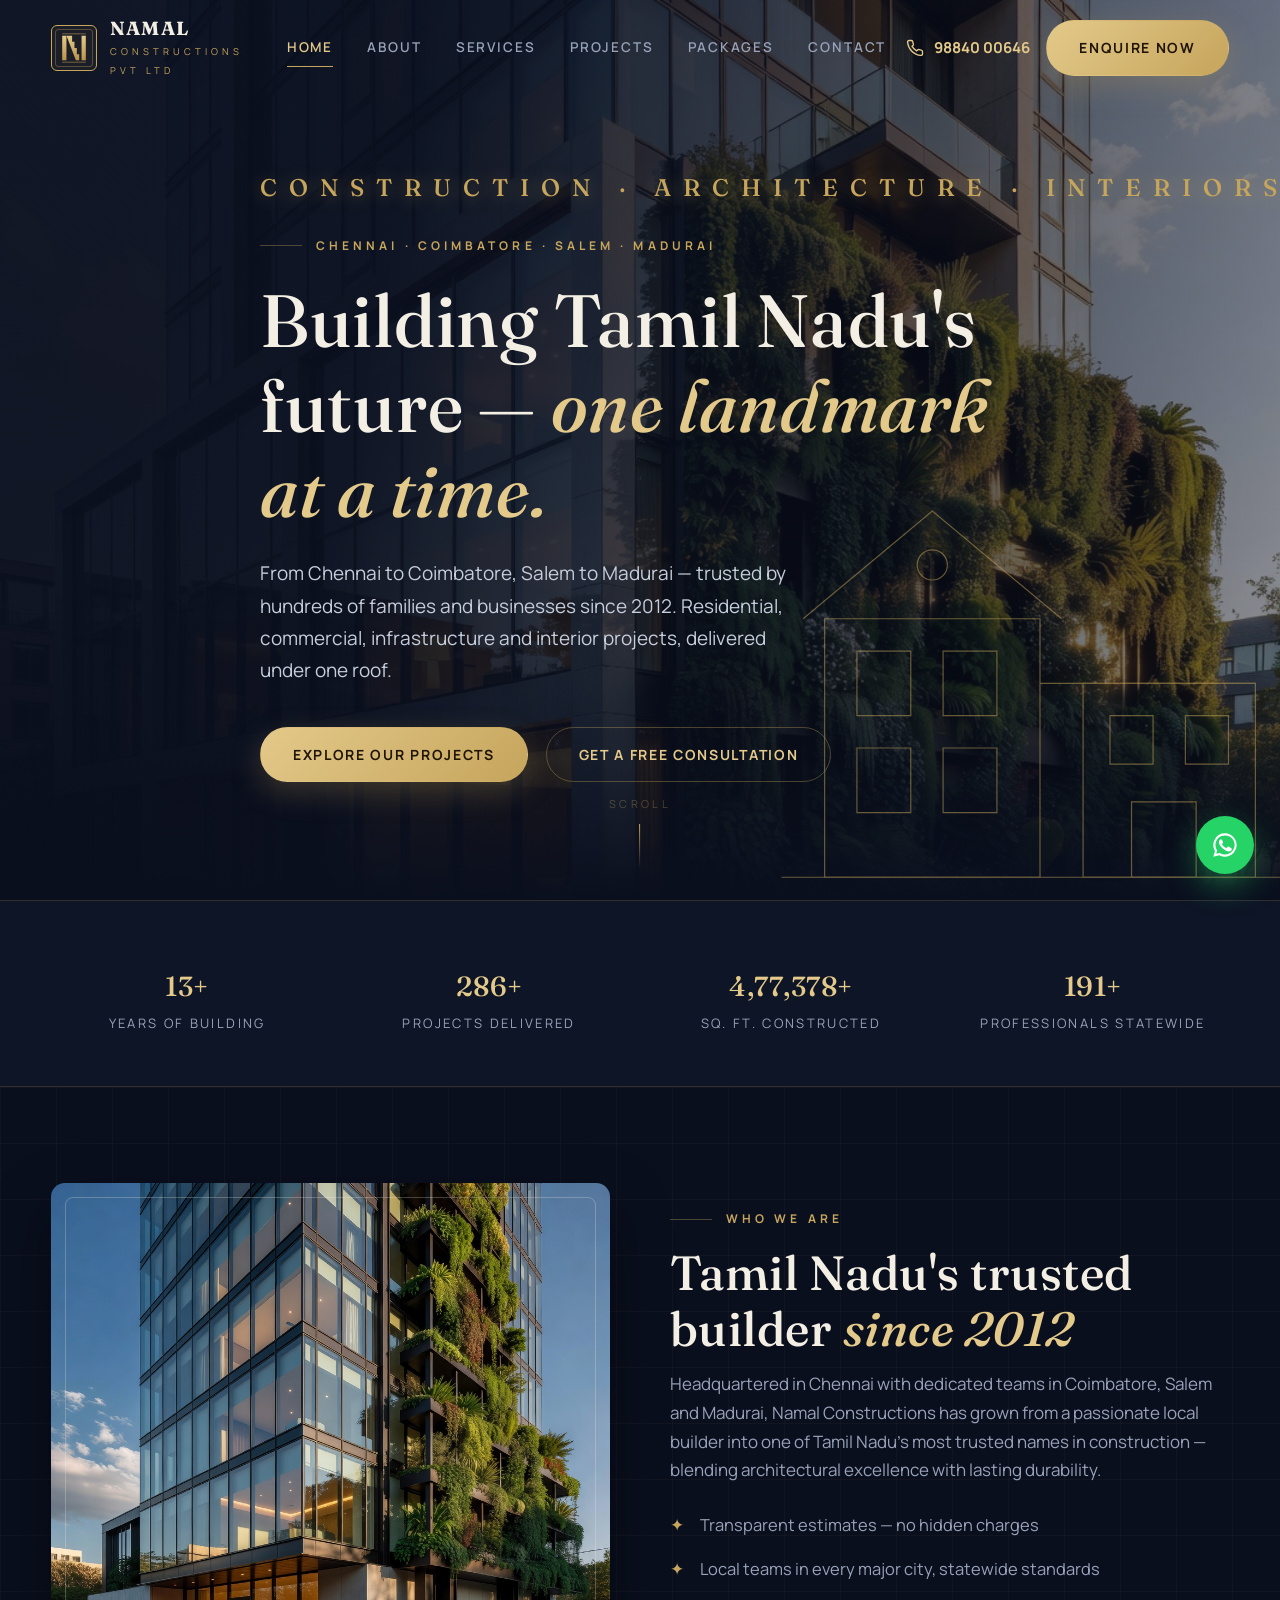
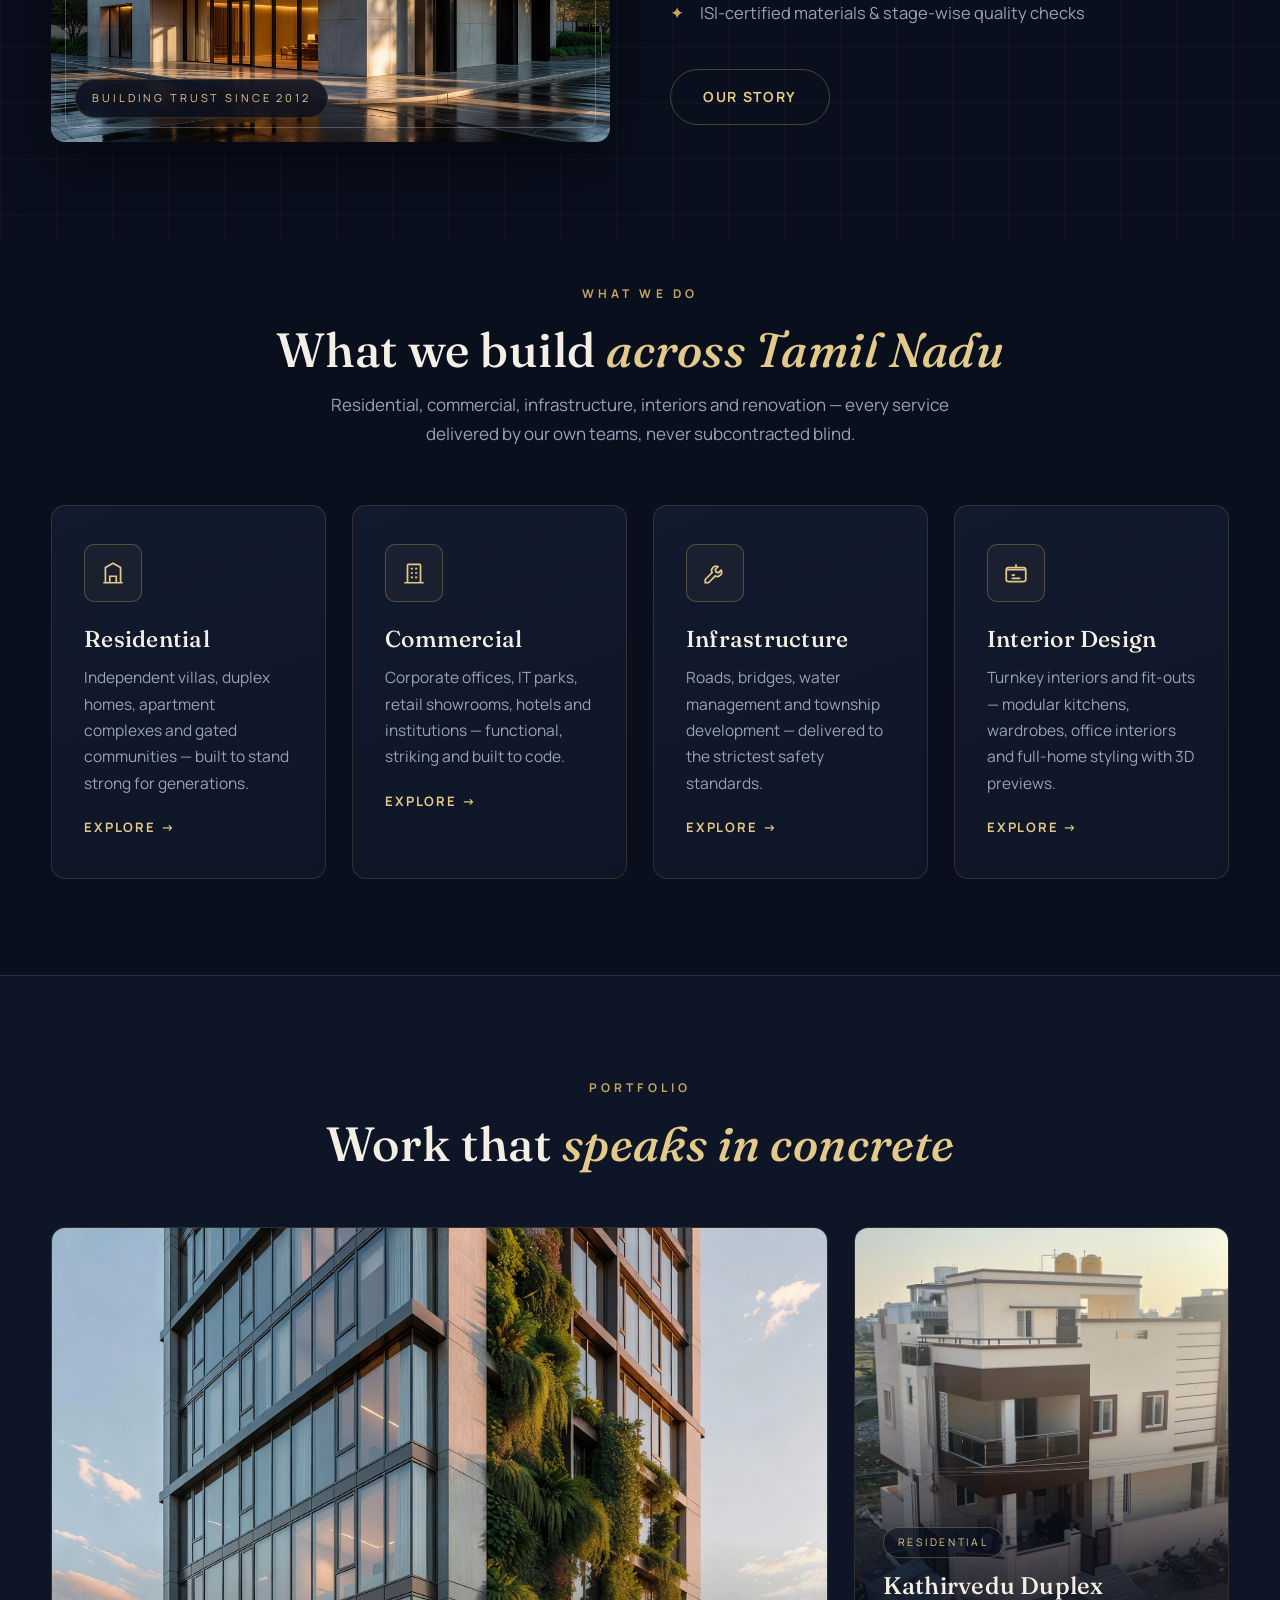
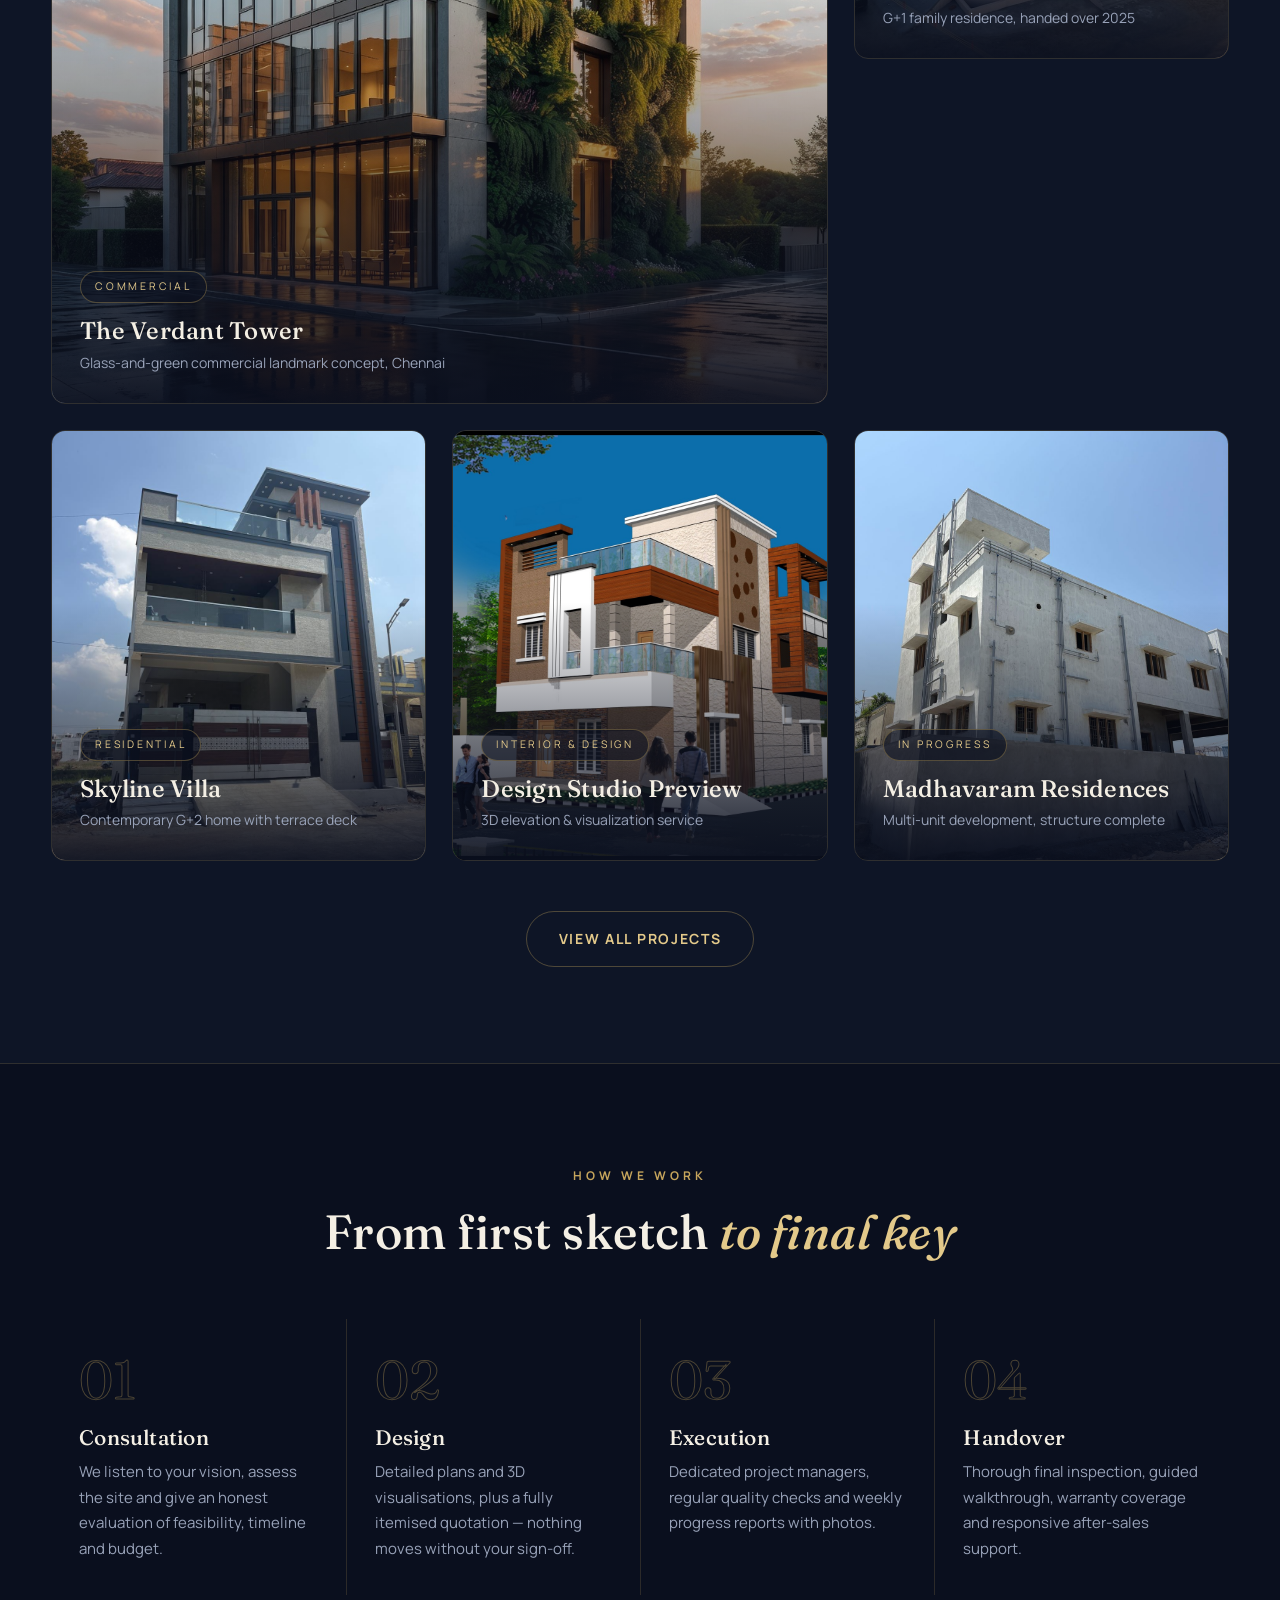
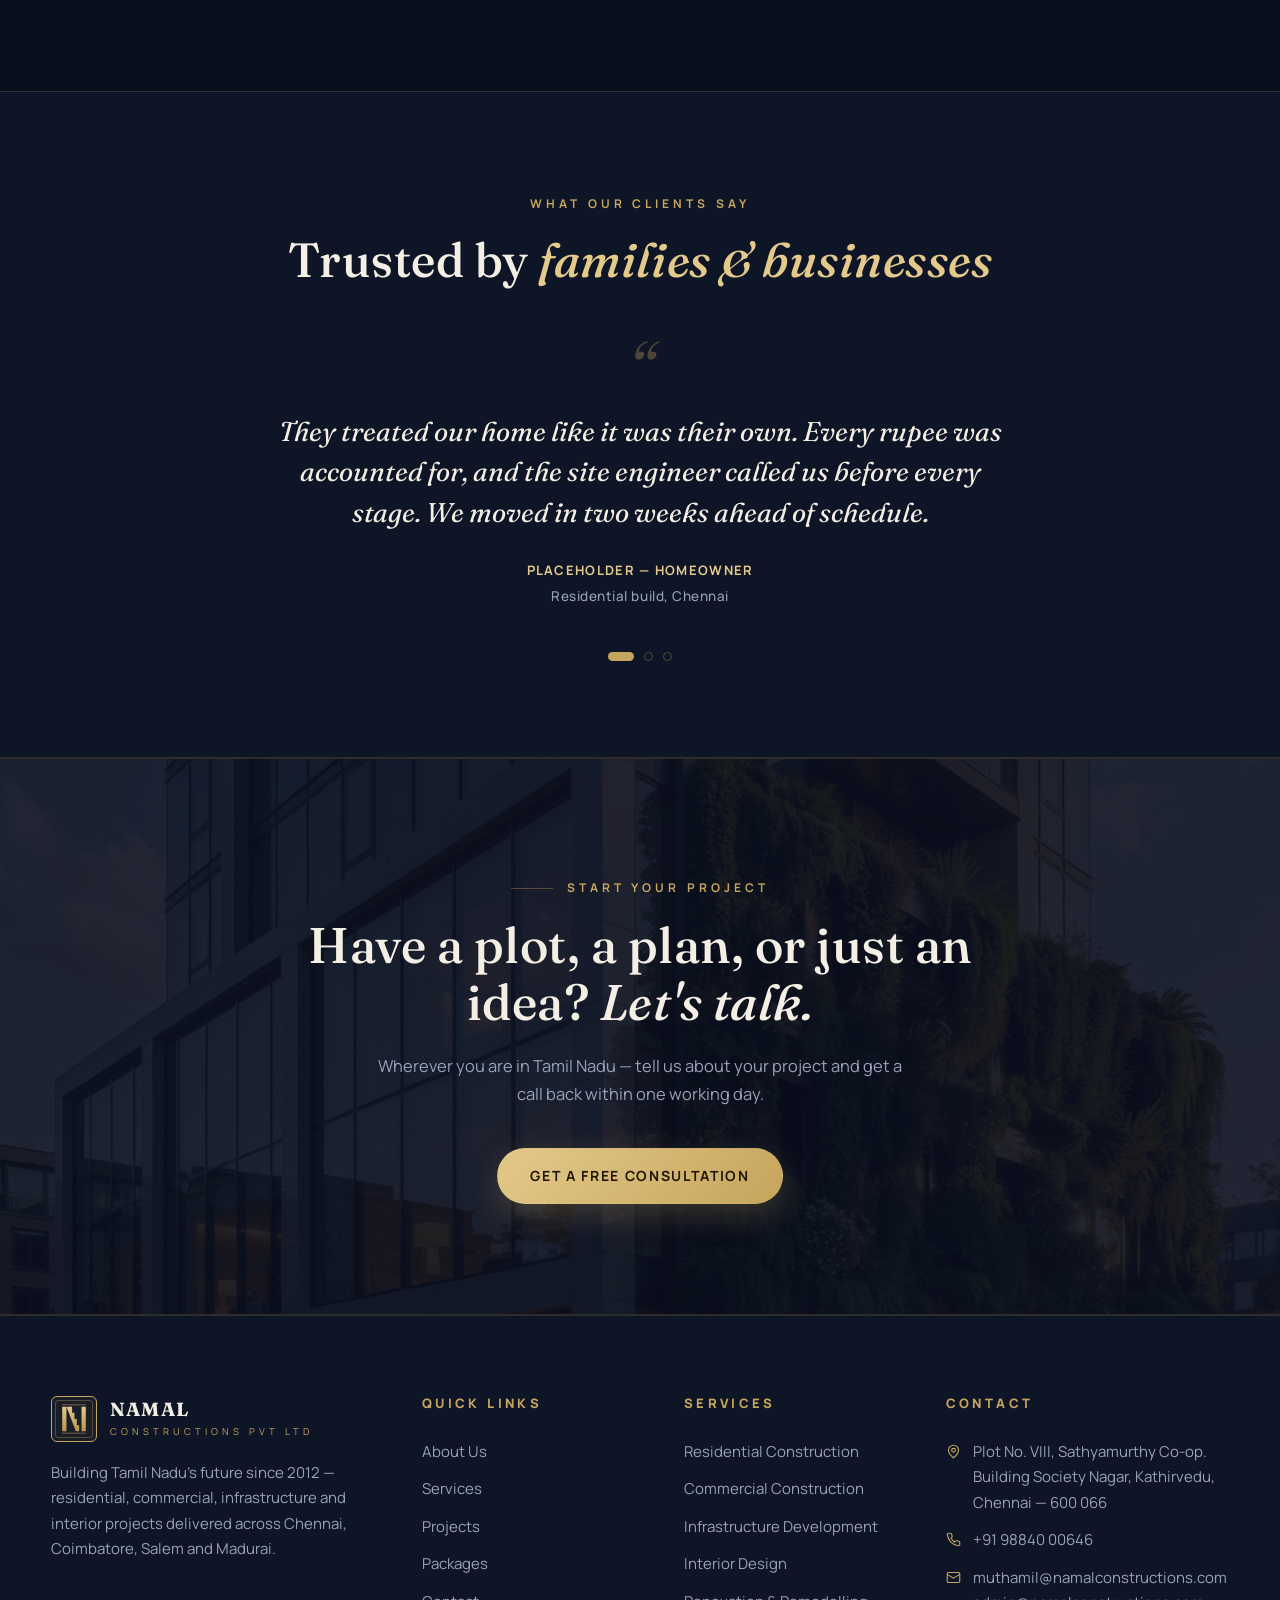
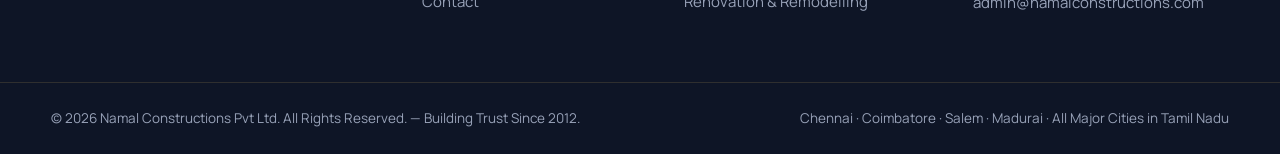
==== commit cbb7a1b7: "New brand logo: structural N mark (pillars + staircase), applied to header, footer, favicon; standal" ====
--- a/index.html
+++ b/index.html
@@ -10,7 +10,7 @@
 <link rel="preconnect" href="https://fonts.gstatic.com" crossorigin />
 <link href="https://fonts.googleapis.com/css2?family=Fraunces:ital,wght@0,400;0,500;0,600;1,400;1,500&family=Manrope:wght@400;500;600;700;800&display=swap" rel="stylesheet" />
 <link rel="stylesheet" href="assets/css/style.css" />
-<link rel="icon" href="data:image/svg+xml,<svg xmlns='http://www.w3.org/2000/svg' viewBox='0 0 100 100'><rect width='100' height='100' rx='14' fill='%230a0f1e'/><text x='50' y='68' font-size='52' text-anchor='middle' fill='%23c6a55c' font-family='Georgia'>N</text></svg>" />
+<link rel="icon" href="data:image/svg+xml,<svg xmlns='http://www.w3.org/2000/svg' viewBox='0 0 100 100'><rect width='100' height='100' rx='16' fill='%230a0f1e'/><rect x='7' y='7' width='86' height='86' rx='11' fill='none' stroke='%23c6a55c' stroke-width='4'/><rect x='24' y='24' width='11' height='52' fill='%23d4b26a'/><rect x='65' y='24' width='11' height='52' fill='%23d4b26a'/><path d='M35 24 H48 v13 h6 v13 h6 v13 h5 v13 H53 Z' fill='%23d4b26a'/></svg>" />
 </head>
 <body>
 
@@ -18,7 +18,7 @@
 <header class="site-header">
   <div class="container header-inner">
     <a class="logo" href="index.html" aria-label="Namal Constructions home">
-      <span class="logo-mark">N</span>
+      <span class="logo-mark"><svg viewBox="20 14 60 72" xmlns="http://www.w3.org/2000/svg" aria-hidden="true"><defs><linearGradient id="lgN" x1="0" y1="0" x2="0" y2="1"><stop offset="0" stop-color="#e3c98a"/><stop offset="1" stop-color="#b8944a"/></linearGradient></defs><rect x="25" y="24" width="9" height="52" fill="url(#lgN)"/><rect x="66" y="24" width="9" height="52" fill="url(#lgN)"/><path d="M34 24 H46 v13 h5 v13 h5 v13 h5 v13 H54 Z" fill="url(#lgN)"/><rect x="25" y="19" width="50" height="2" fill="#c6a55c" fill-opacity="0.55"/><rect x="25" y="79" width="50" height="2" fill="#c6a55c" fill-opacity="0.55"/></svg></span>
       <span class="logo-text"><strong>NAMAL</strong><span>Constructions Pvt Ltd</span></span>
     </a>
     <nav class="nav" aria-label="Main navigation">
@@ -243,7 +243,7 @@
   <div class="container footer-grid">
     <div class="footer-brand">
       <a class="logo" href="index.html">
-        <span class="logo-mark">N</span>
+        <span class="logo-mark"><svg viewBox="20 14 60 72" xmlns="http://www.w3.org/2000/svg" aria-hidden="true"><defs><linearGradient id="lgN" x1="0" y1="0" x2="0" y2="1"><stop offset="0" stop-color="#e3c98a"/><stop offset="1" stop-color="#b8944a"/></linearGradient></defs><rect x="25" y="24" width="9" height="52" fill="url(#lgN)"/><rect x="66" y="24" width="9" height="52" fill="url(#lgN)"/><path d="M34 24 H46 v13 h5 v13 h5 v13 h5 v13 H54 Z" fill="url(#lgN)"/><rect x="25" y="19" width="50" height="2" fill="#c6a55c" fill-opacity="0.55"/><rect x="25" y="79" width="50" height="2" fill="#c6a55c" fill-opacity="0.55"/></svg></span>
         <span class="logo-text"><strong>NAMAL</strong><span>Constructions Pvt Ltd</span></span>
       </a>
       <p>Building Tamil Nadu's future since 2012 — residential, commercial, infrastructure and interior projects delivered across Chennai, Coimbatore, Salem and Madurai.</p>
--- a/assets/css/style.css
+++ b/assets/css/style.css
@@ -108,6 +108,7 @@
   background: rgba(198,165,92,0.06);
 }
 .logo-mark::after { content: ""; position: absolute; inset: 3px; border: 1px solid var(--gold-dim); border-radius: 3px; }
+.logo-mark svg { width: 30px; height: 34px; display: block; }
 .logo-text { line-height: 1.15; }
 .logo-text strong { font-family: var(--font-head); font-size: 19px; letter-spacing: 0.06em; display: block; color: var(--ivory); }
 .logo-text span { font-size: 9.5px; letter-spacing: 0.42em; text-transform: uppercase; color: var(--gold); }
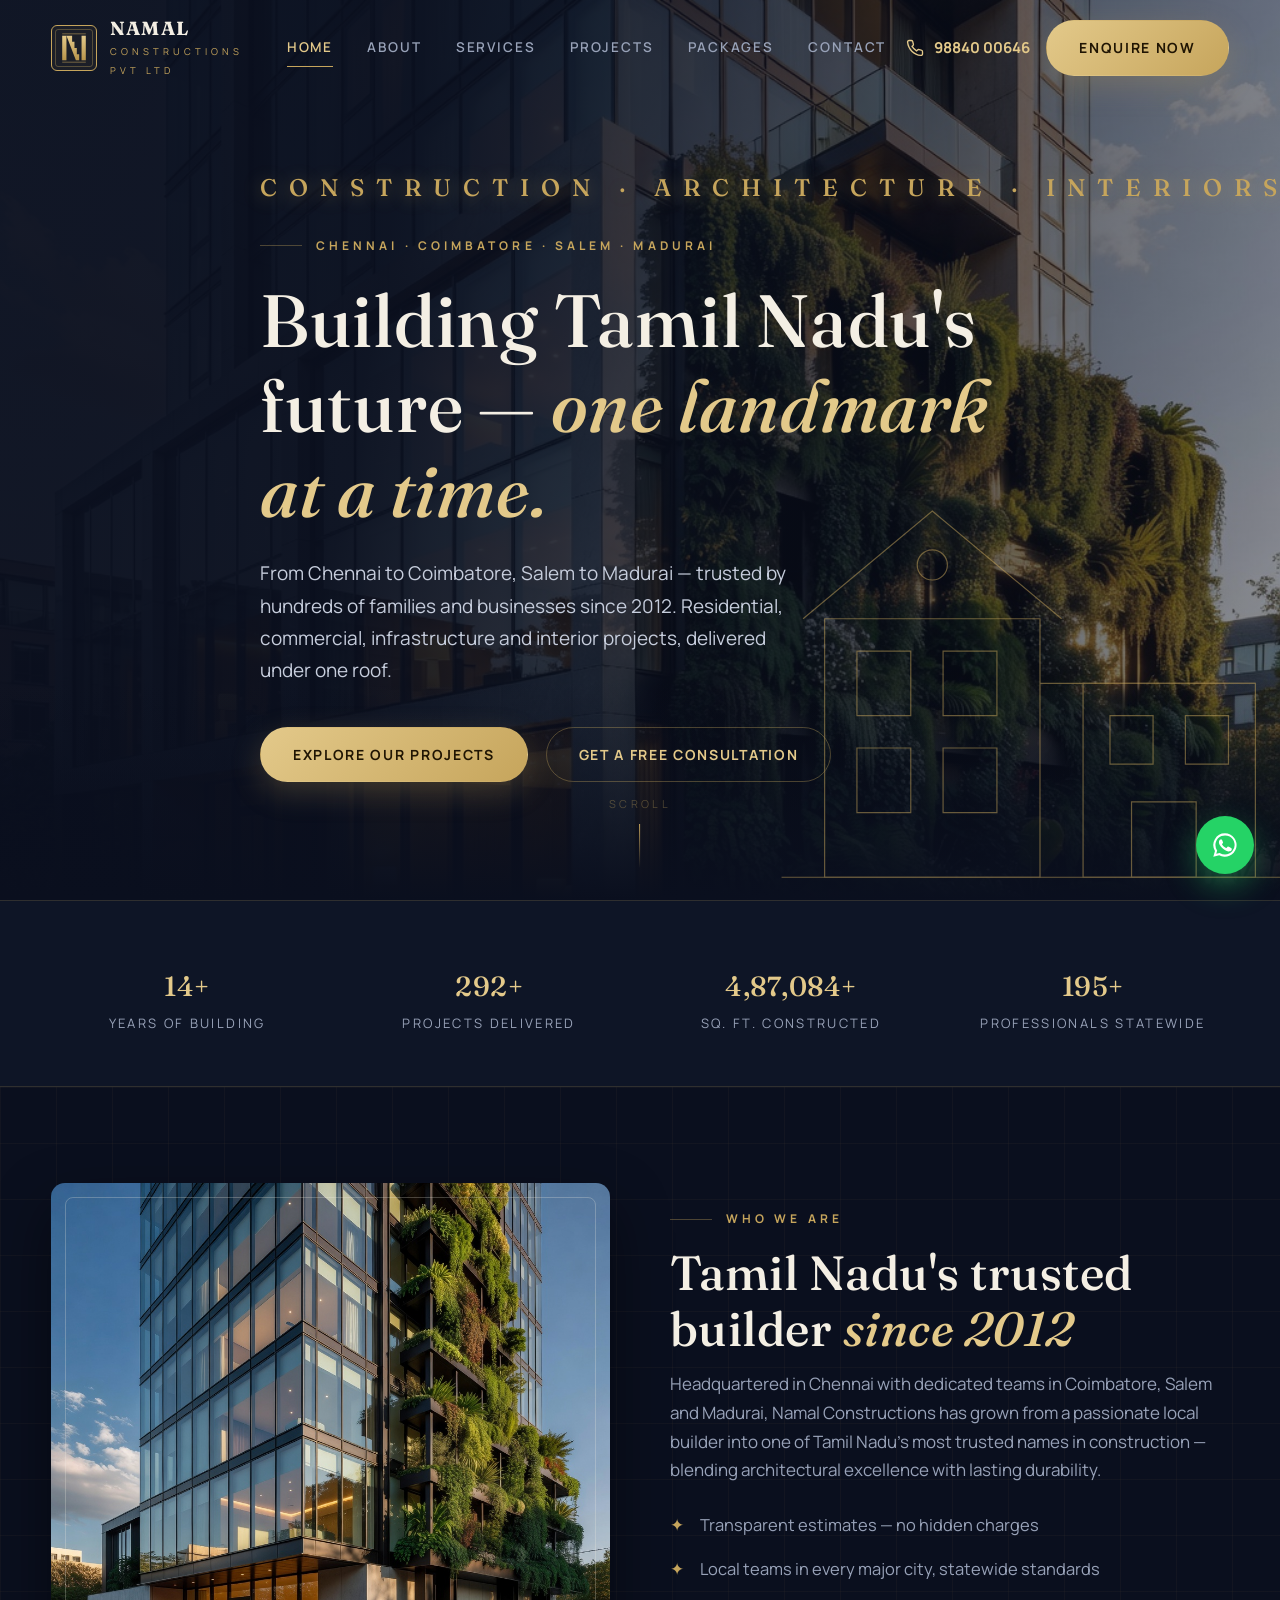
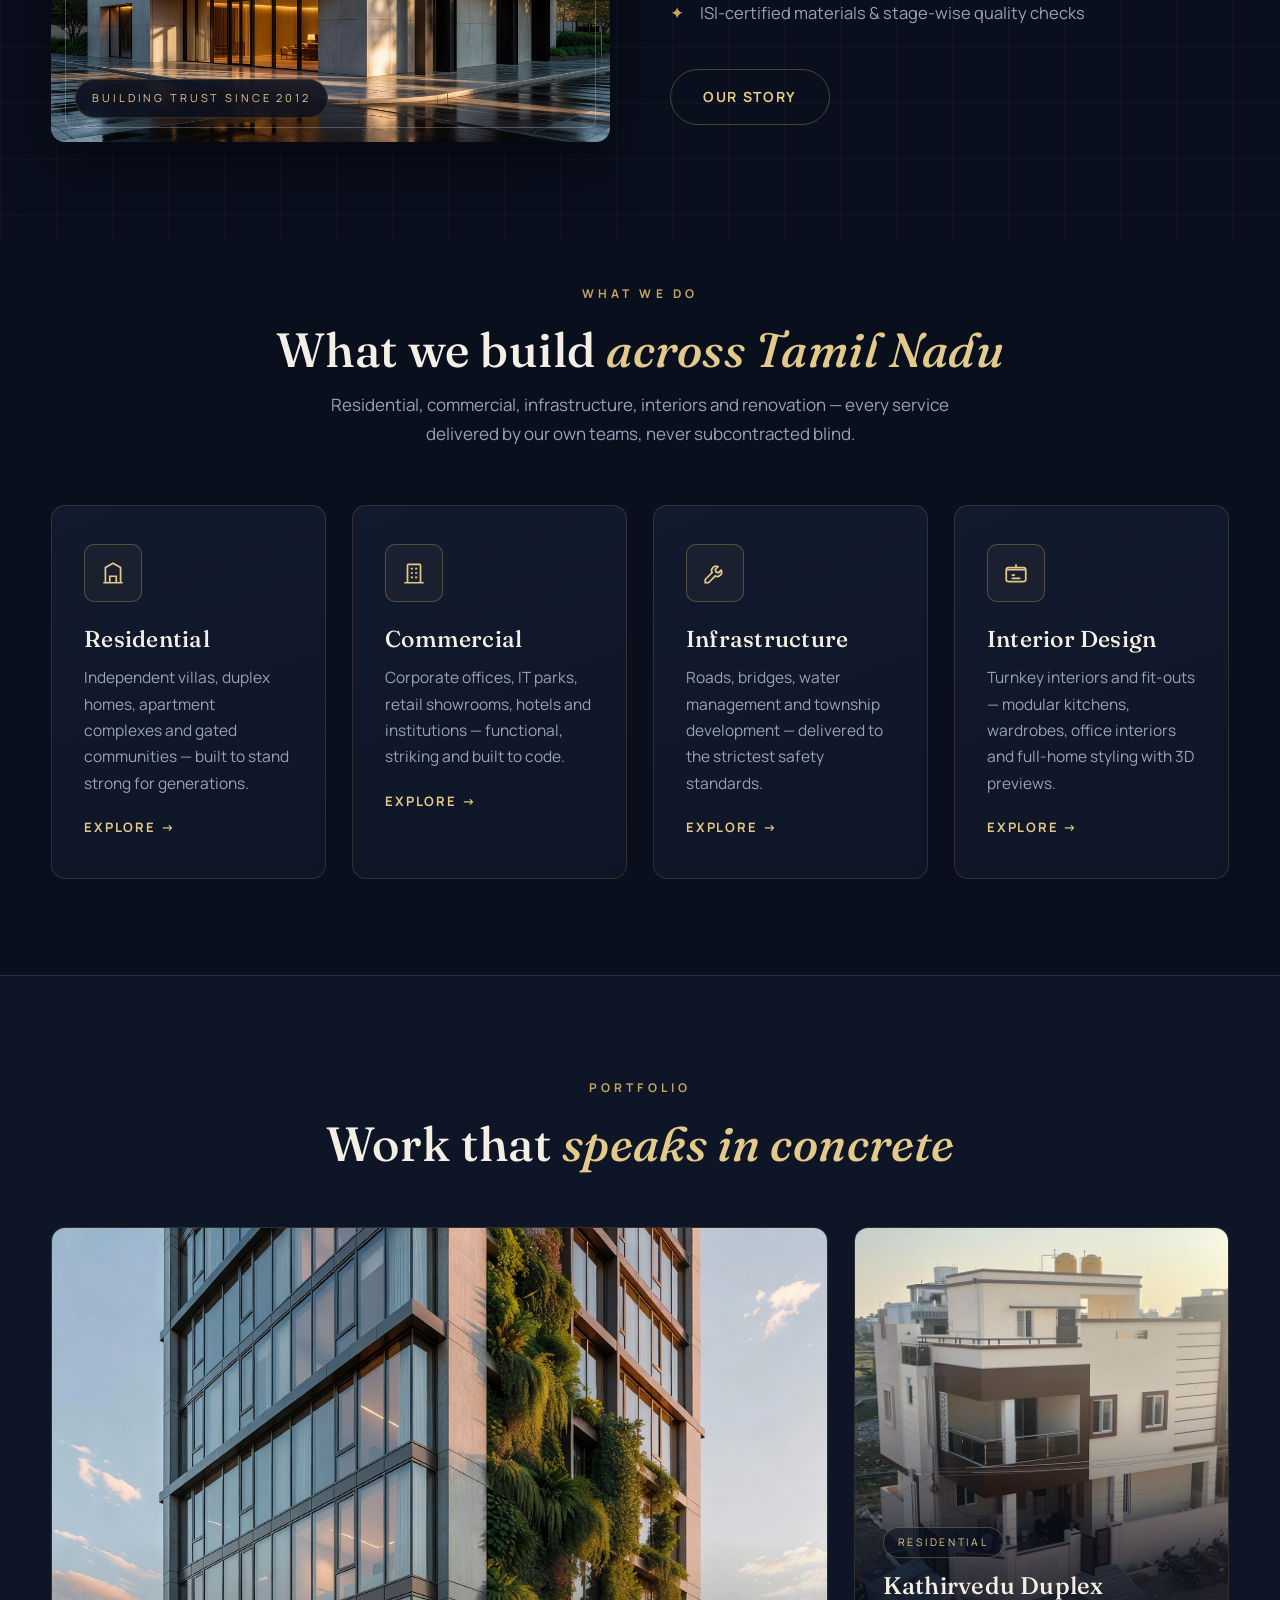
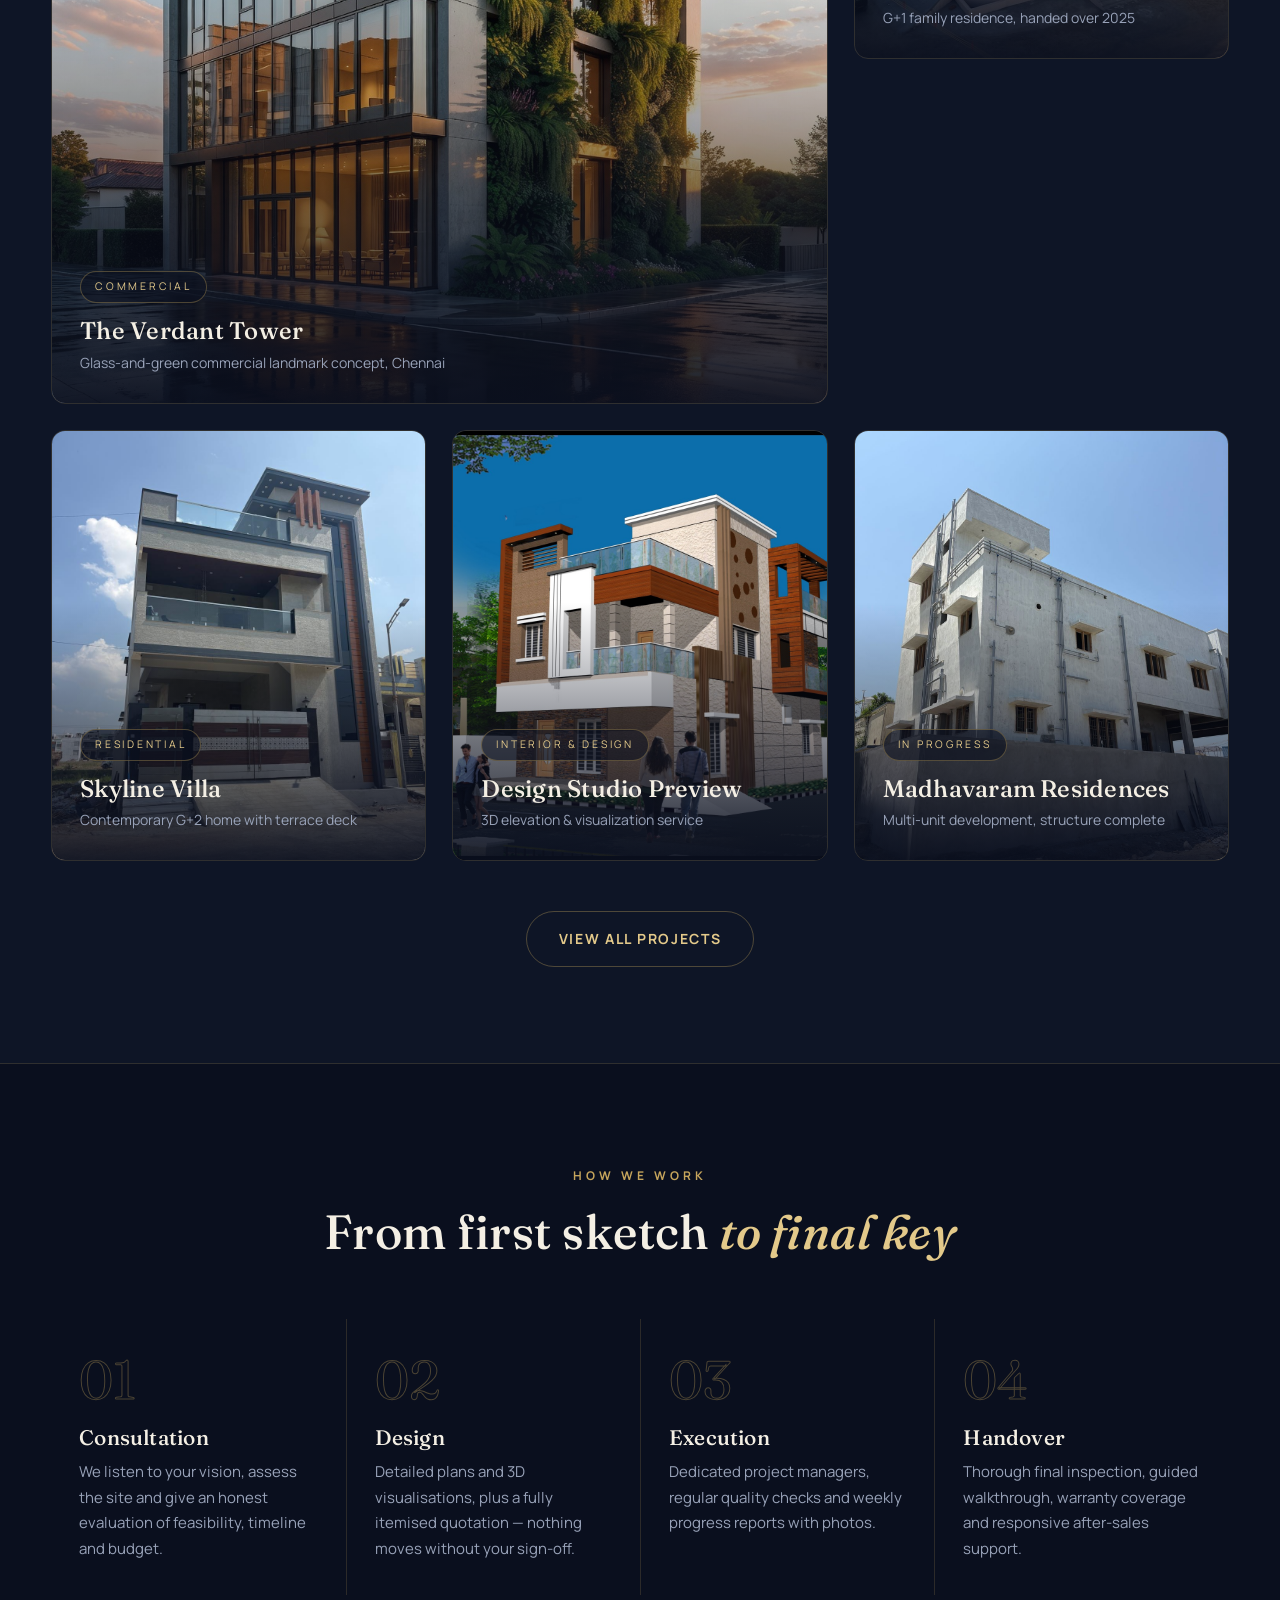
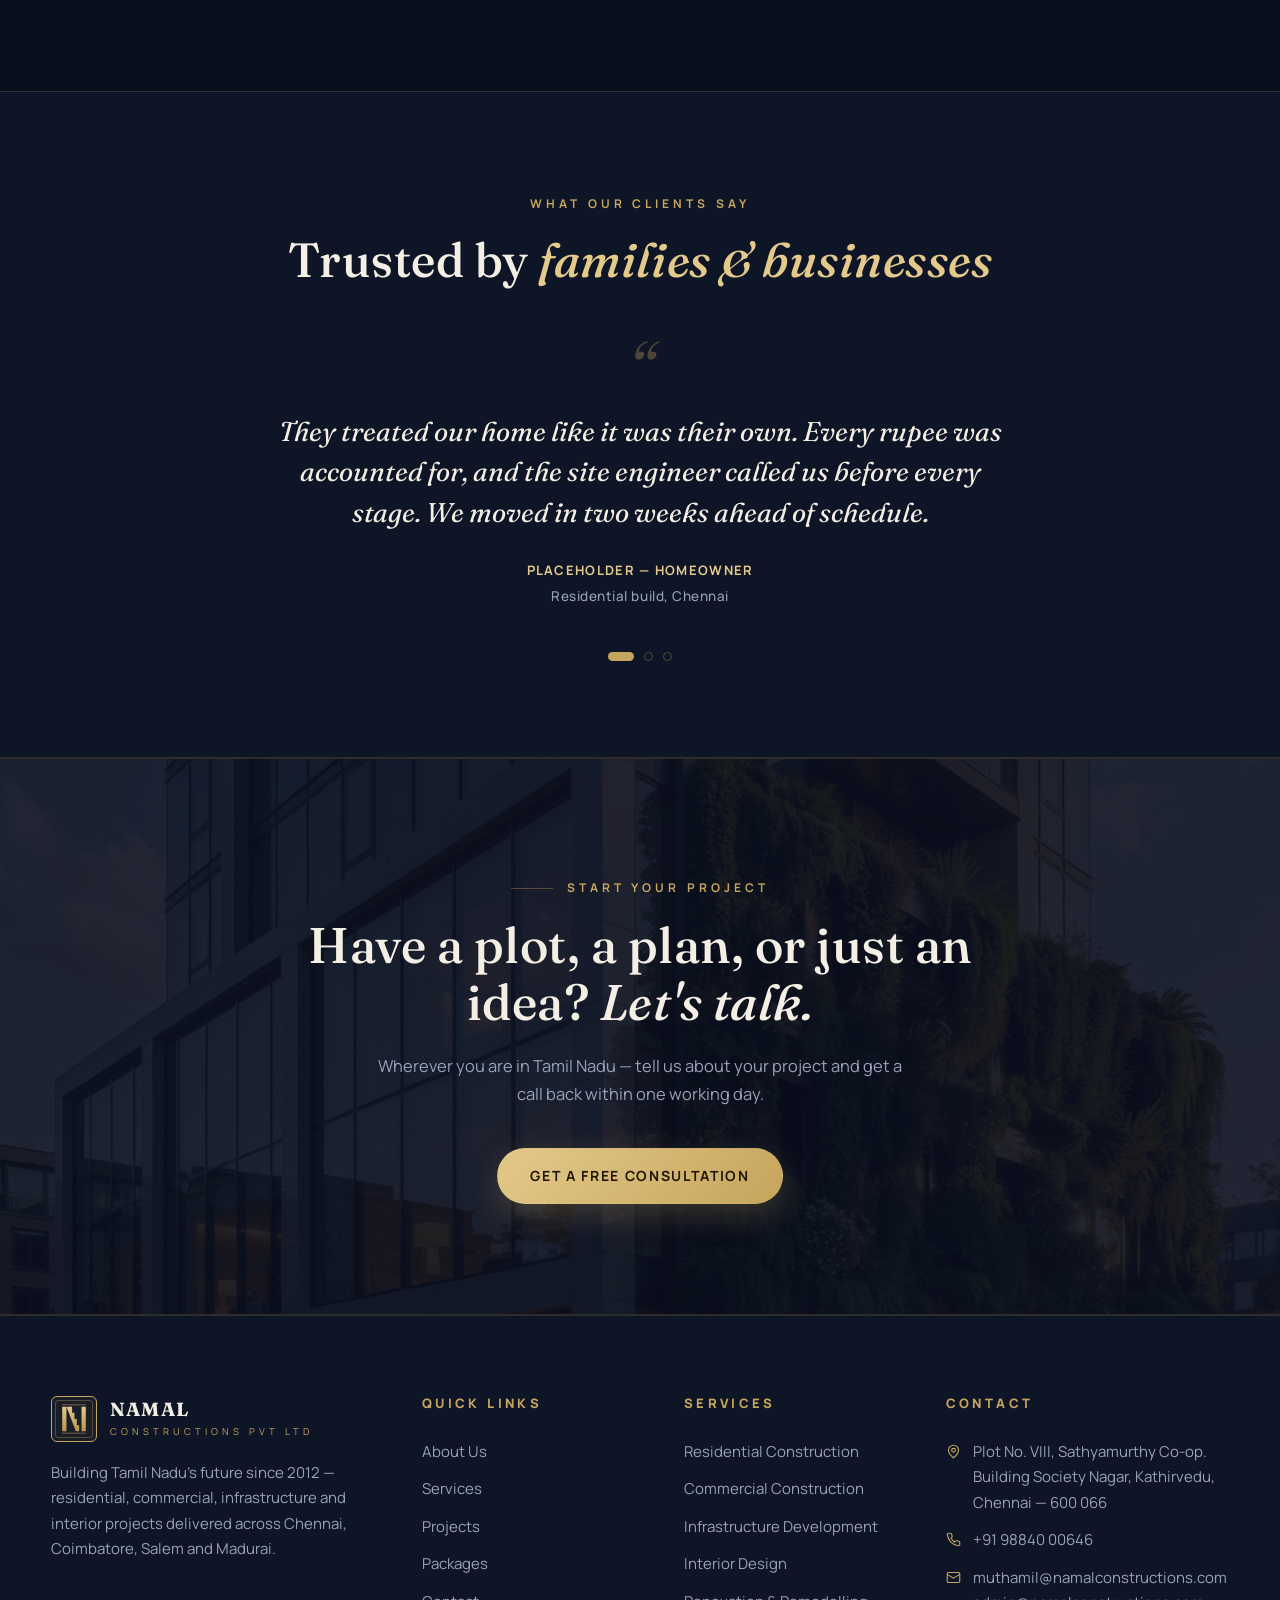
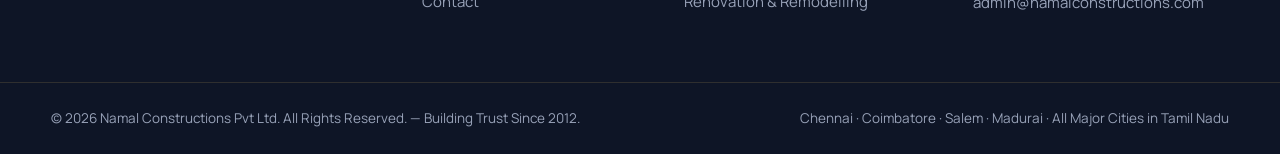
==== commit e8c4af0a: "Add LocalBusiness (GeneralContractor) JSON-LD schema to home and contact pages" ====
--- a/index.html
+++ b/index.html
@@ -11,6 +11,114 @@
 <link href="https://fonts.googleapis.com/css2?family=Fraunces:ital,wght@0,400;0,500;0,600;1,400;1,500&family=Manrope:wght@400;500;600;700;800&display=swap" rel="stylesheet" />
 <link rel="stylesheet" href="assets/css/style.css" />
 <link rel="icon" href="data:image/svg+xml,<svg xmlns='http://www.w3.org/2000/svg' viewBox='0 0 100 100'><rect width='100' height='100' rx='16' fill='%230a0f1e'/><rect x='7' y='7' width='86' height='86' rx='11' fill='none' stroke='%23c6a55c' stroke-width='4'/><rect x='24' y='24' width='11' height='52' fill='%23d4b26a'/><rect x='65' y='24' width='11' height='52' fill='%23d4b26a'/><path d='M35 24 H48 v13 h6 v13 h6 v13 h5 v13 H53 Z' fill='%23d4b26a'/></svg>" />
+<script type="application/ld+json">
+{
+  "@context": "https://schema.org",
+  "@type": "GeneralContractor",
+  "@id": "https://www.namalconstructions.com/#business",
+  "name": "Namal Constructions Pvt Ltd",
+  "alternateName": "Namal Constructions Private Limited",
+  "description": "Construction company in Tamil Nadu offering residential, commercial and infrastructure construction, renovation and interior design since 2012.",
+  "url": "https://www.namalconstructions.com/",
+  "logo": "https://www.namalconstructions.com/assets/img/logo-mark.png",
+  "image": "https://www.namalconstructions.com/assets/img/tower-1.jpg",
+  "telephone": "+91-9884000646",
+  "email": "admin@namalconstructions.com",
+  "foundingDate": "2012",
+  "priceRange": "₹₹",
+  "address": {
+    "@type": "PostalAddress",
+    "streetAddress": "Plot No. VIII, Sathyamurthy Co-op. Building Society Nagar, Kathirvedu",
+    "addressLocality": "Chennai",
+    "addressRegion": "Tamil Nadu",
+    "postalCode": "600066",
+    "addressCountry": "IN"
+  },
+  "openingHoursSpecification": [
+    {
+      "@type": "OpeningHoursSpecification",
+      "dayOfWeek": [
+        "Monday",
+        "Tuesday",
+        "Wednesday",
+        "Thursday",
+        "Friday",
+        "Saturday"
+      ],
+      "opens": "09:00",
+      "closes": "18:00"
+    }
+  ],
+  "areaServed": [
+    {
+      "@type": "City",
+      "name": "Chennai"
+    },
+    {
+      "@type": "City",
+      "name": "Coimbatore"
+    },
+    {
+      "@type": "City",
+      "name": "Salem"
+    },
+    {
+      "@type": "City",
+      "name": "Madurai"
+    }
+  ],
+  "contactPoint": {
+    "@type": "ContactPoint",
+    "telephone": "+91-9884000646",
+    "contactType": "customer service",
+    "availableLanguage": [
+      "en",
+      "ta"
+    ]
+  },
+  "hasOfferCatalog": {
+    "@type": "OfferCatalog",
+    "name": "Construction Services",
+    "itemListElement": [
+      {
+        "@type": "Offer",
+        "itemOffered": {
+          "@type": "Service",
+          "name": "Residential Construction"
+        }
+      },
+      {
+        "@type": "Offer",
+        "itemOffered": {
+          "@type": "Service",
+          "name": "Commercial Construction"
+        }
+      },
+      {
+        "@type": "Offer",
+        "itemOffered": {
+          "@type": "Service",
+          "name": "Infrastructure Development"
+        }
+      },
+      {
+        "@type": "Offer",
+        "itemOffered": {
+          "@type": "Service",
+          "name": "Interior Design"
+        }
+      },
+      {
+        "@type": "Offer",
+        "itemOffered": {
+          "@type": "Service",
+          "name": "Renovation & Remodelling"
+        }
+      }
+    ]
+  }
+}
+</script>
 </head>
 <body>
 
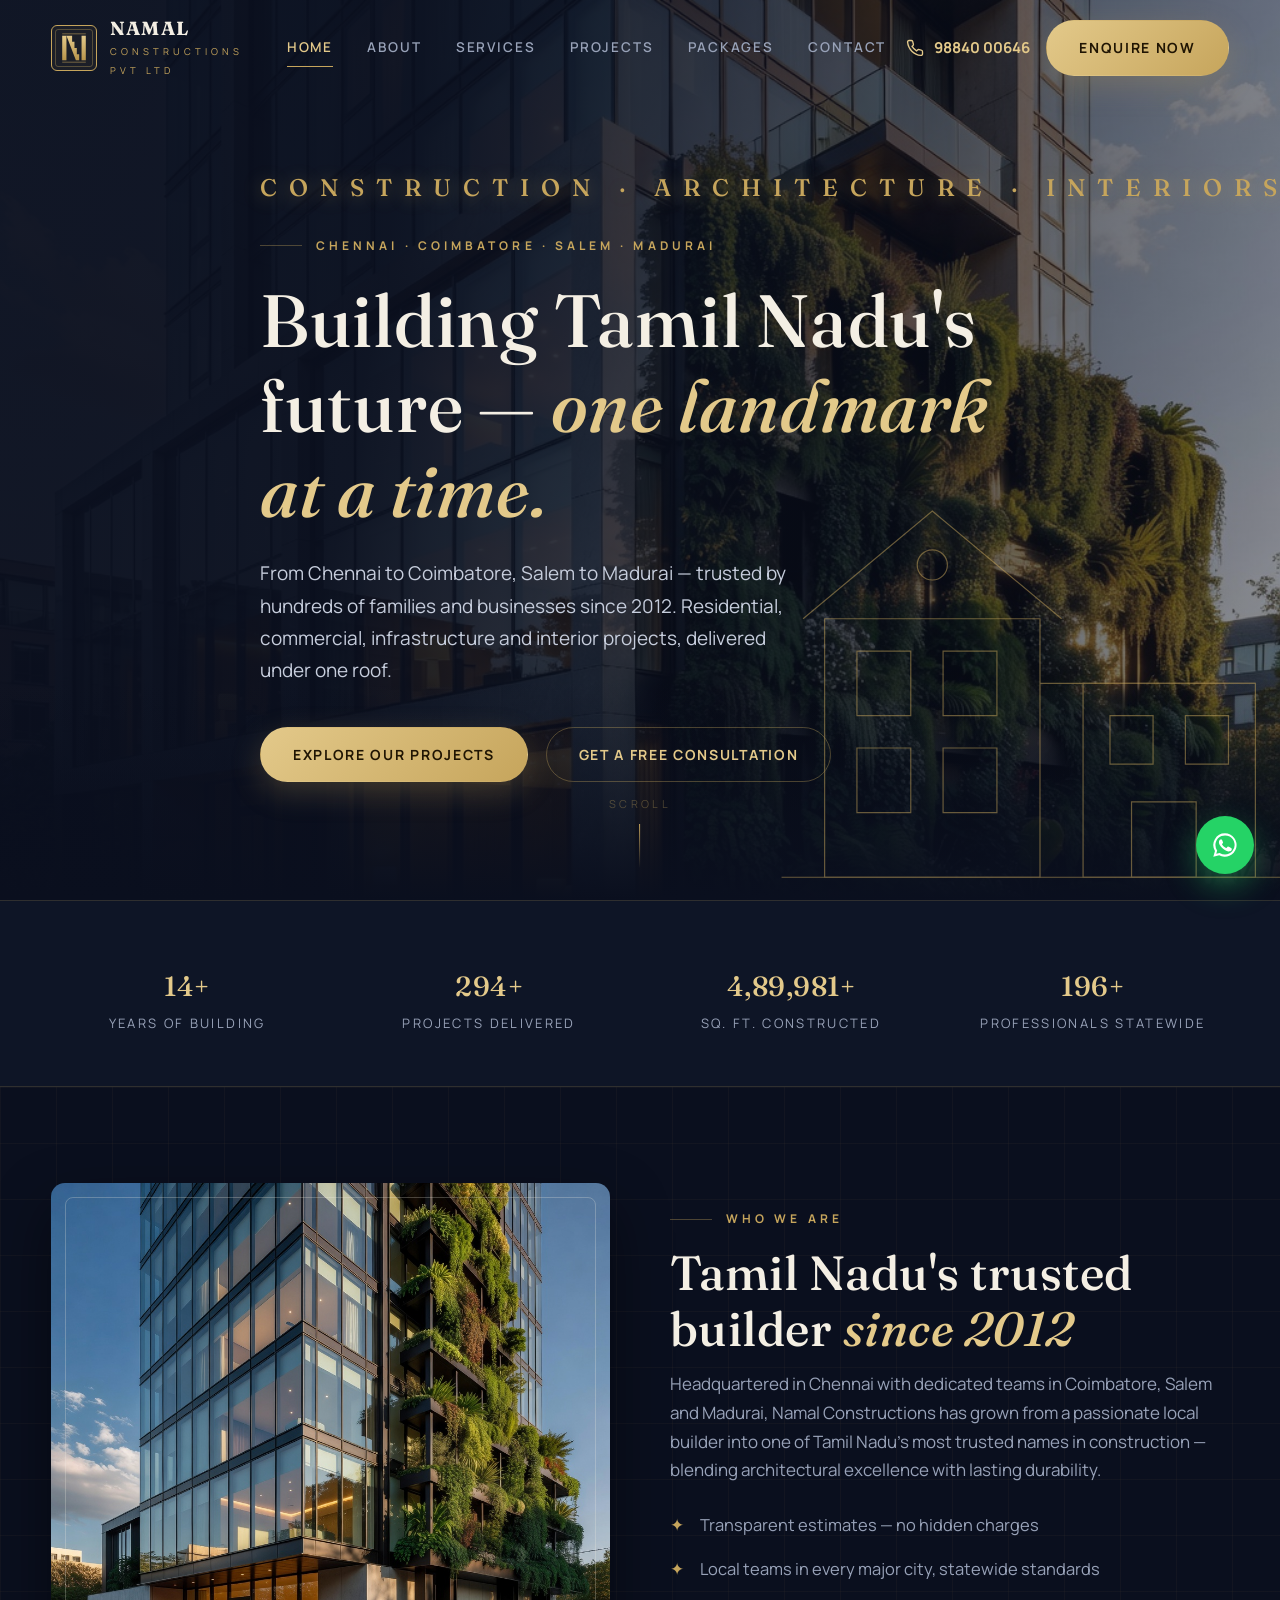
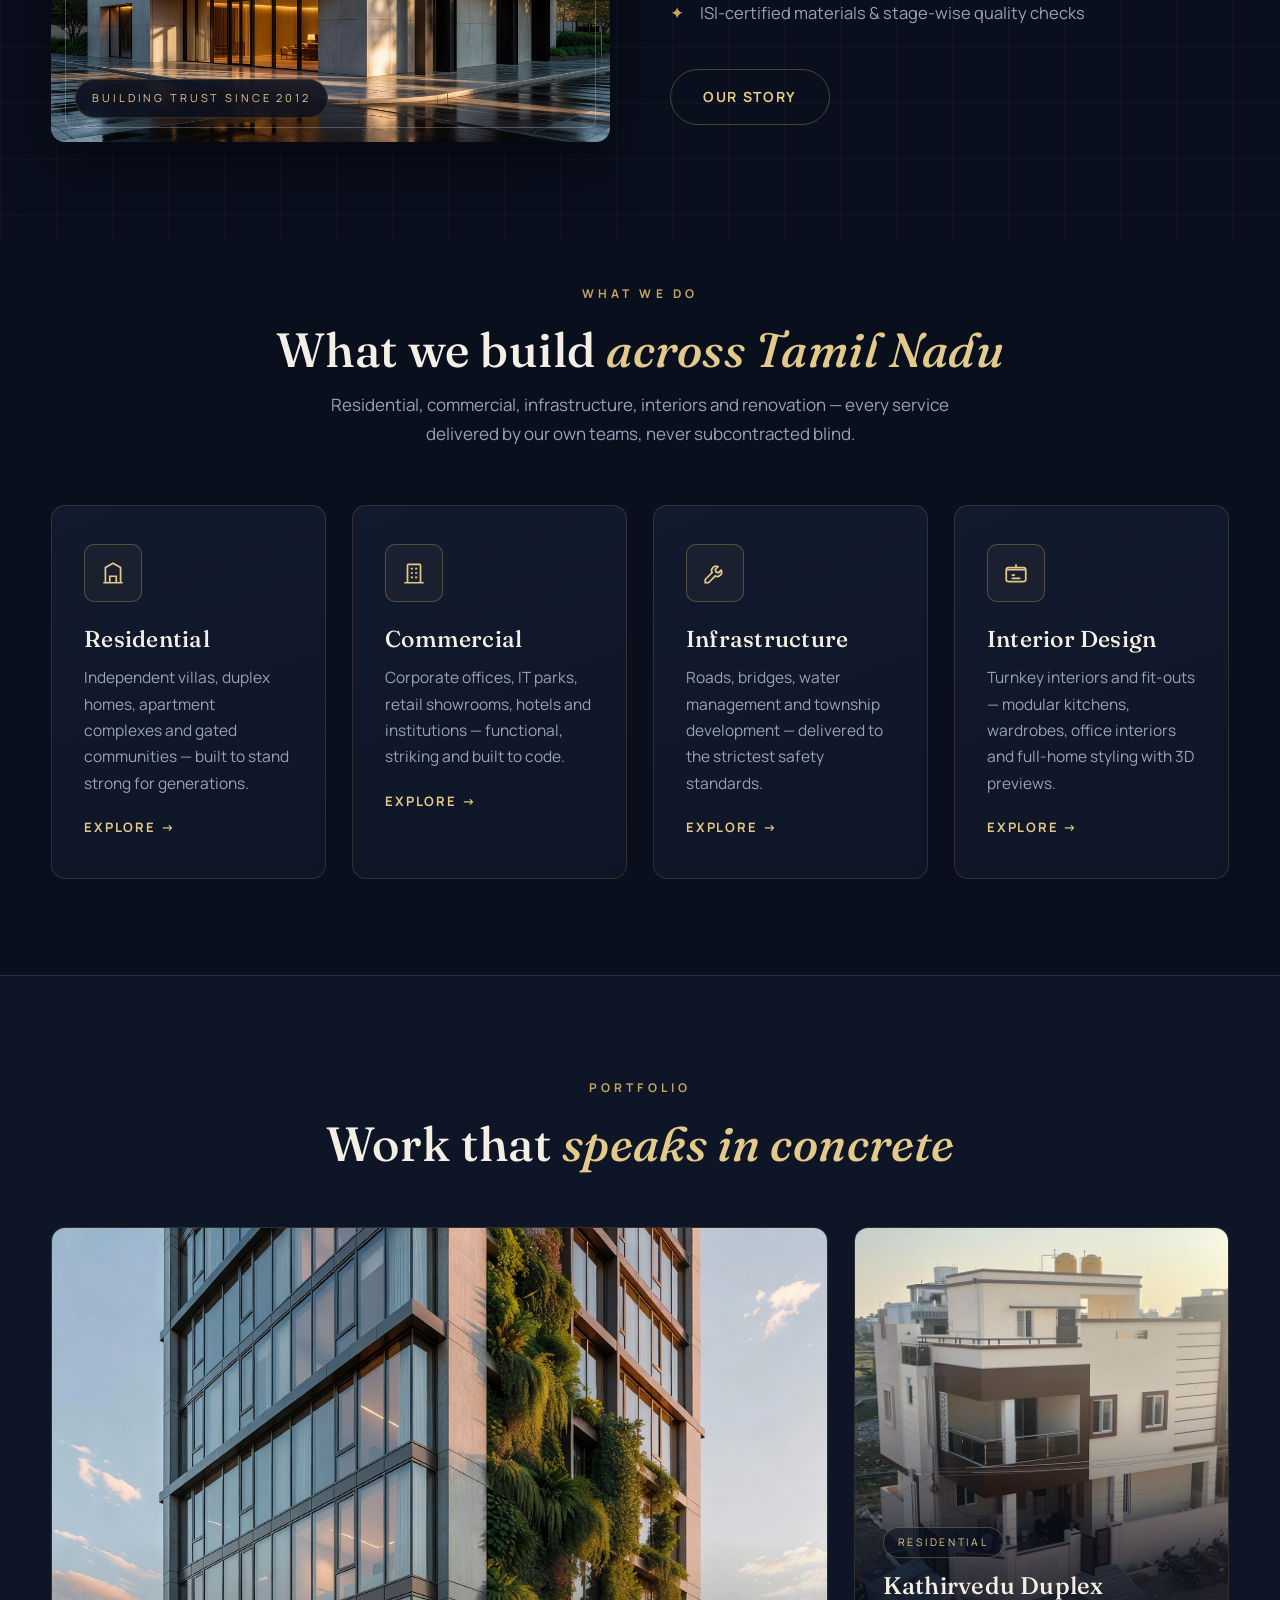
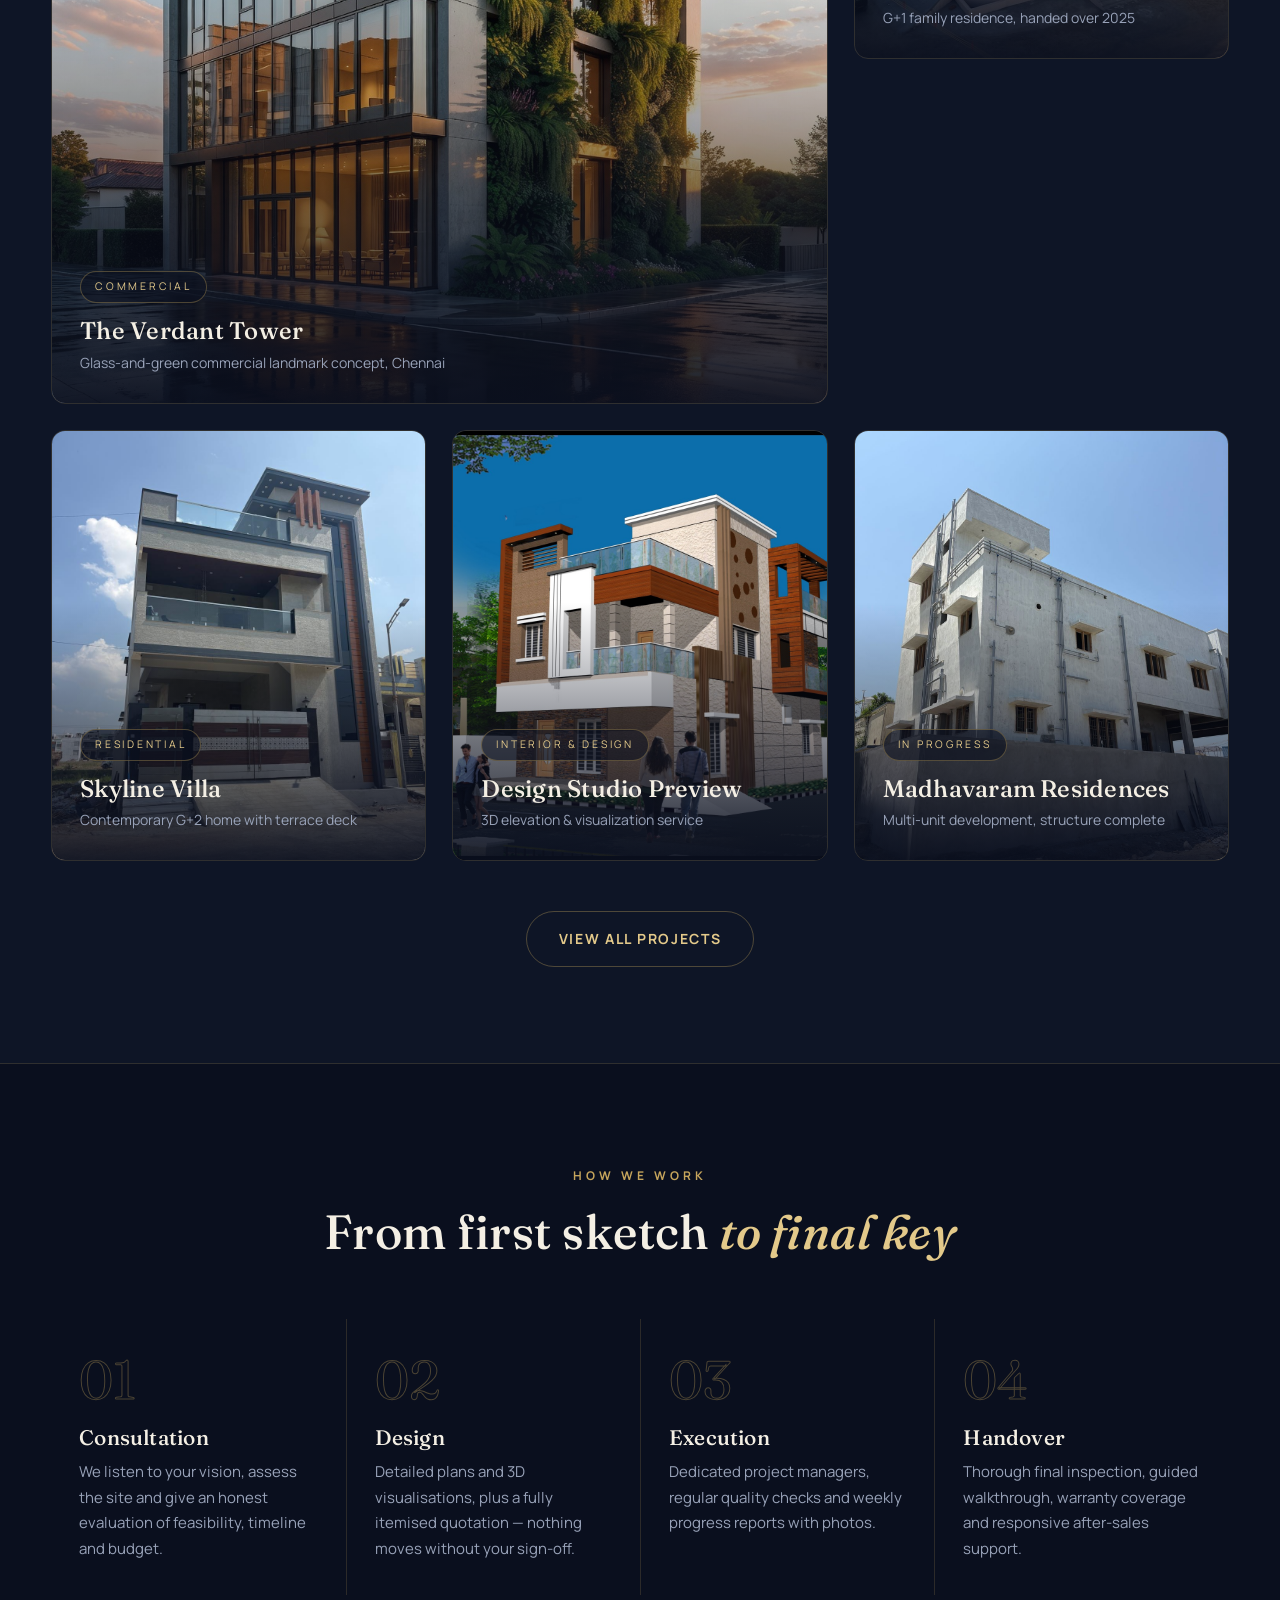
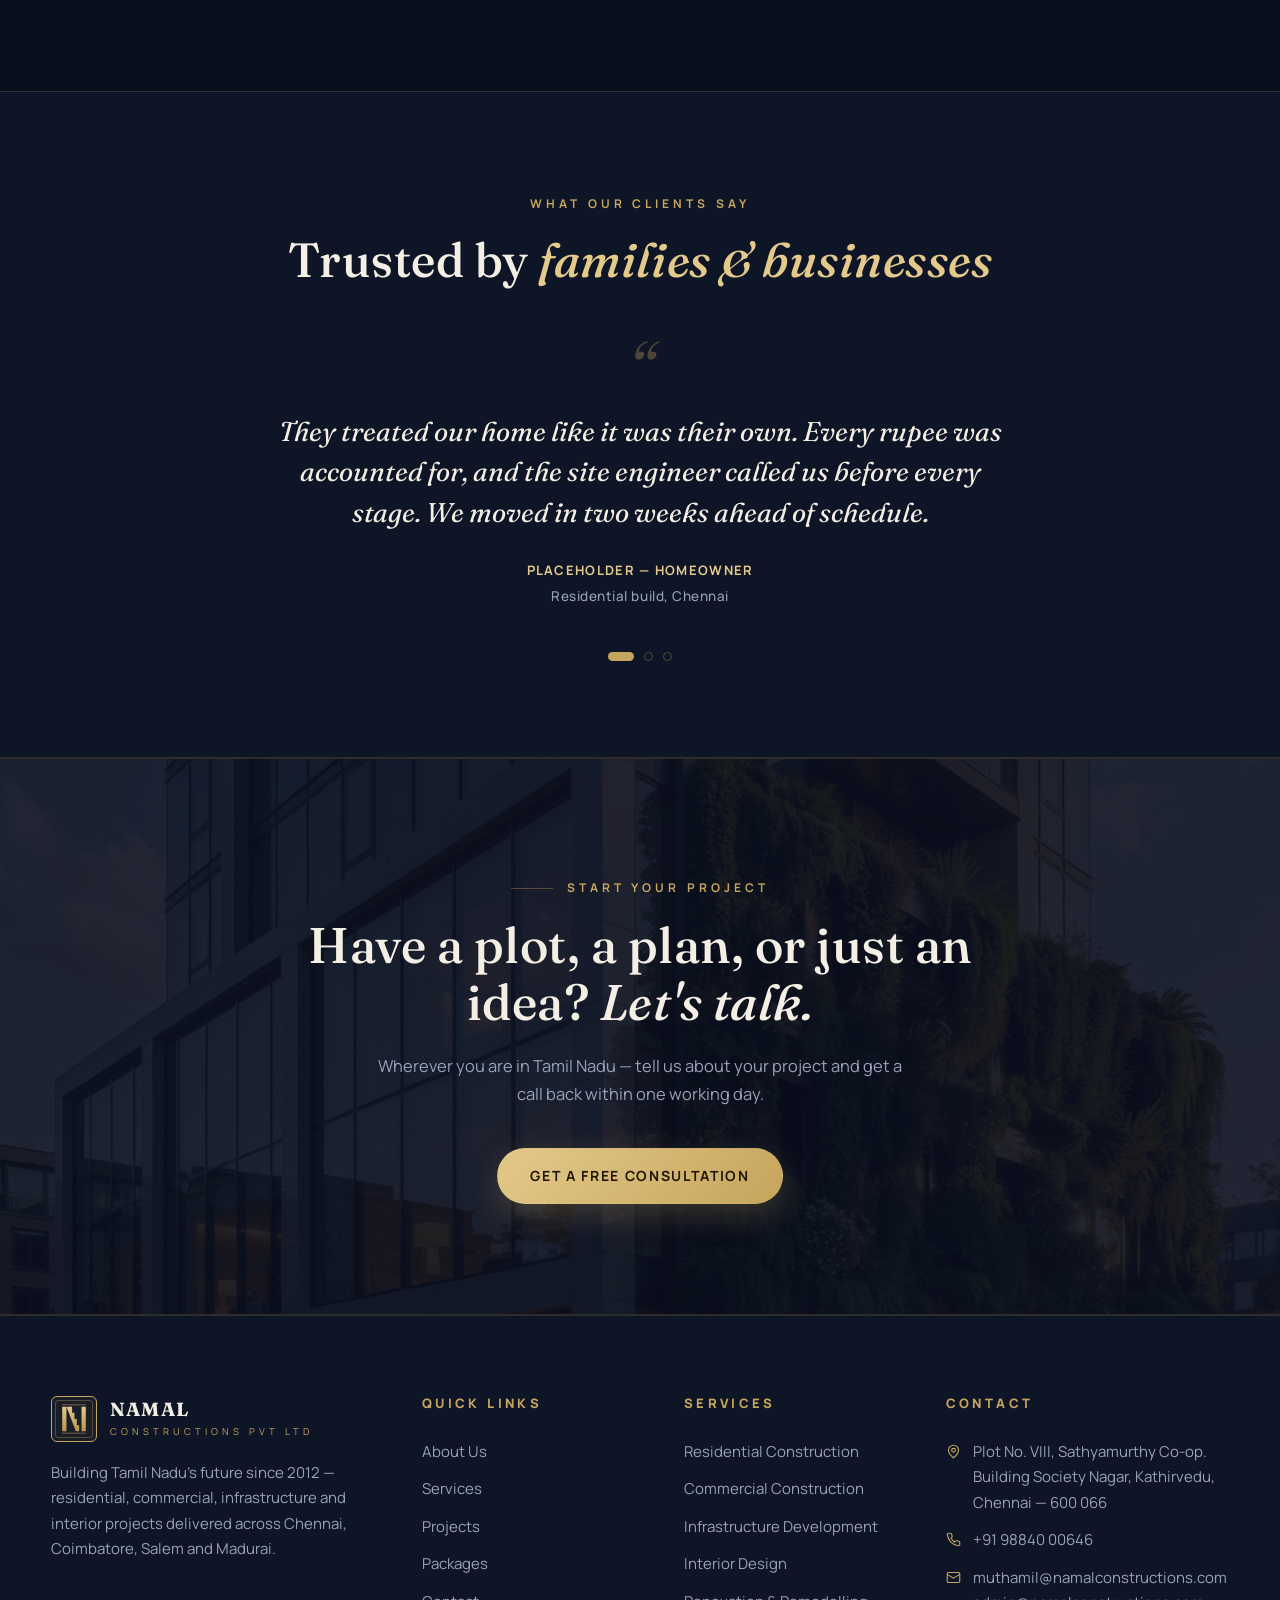
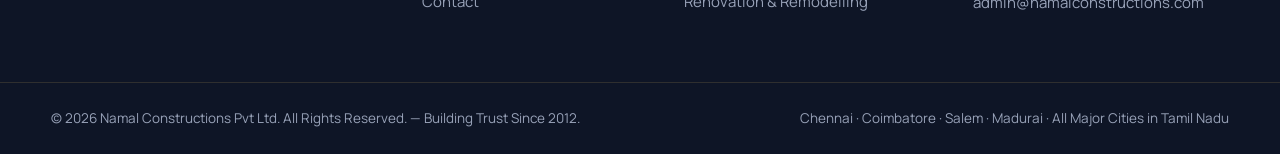
==== commit faca8576: "Pin exact office coordinates: contact map + geo in schema" ====
--- a/index.html
+++ b/index.html
@@ -34,6 +34,12 @@
     "postalCode": "600066",
     "addressCountry": "IN"
   },
+  "geo": {
+    "@type": "GeoCoordinates",
+    "latitude": 13.144944,
+    "longitude": 80.199472
+  },
+  "hasMap": "https://www.google.com/maps?q=13.144944,80.199472",
   "openingHoursSpecification": [
     {
       "@type": "OpeningHoursSpecification",
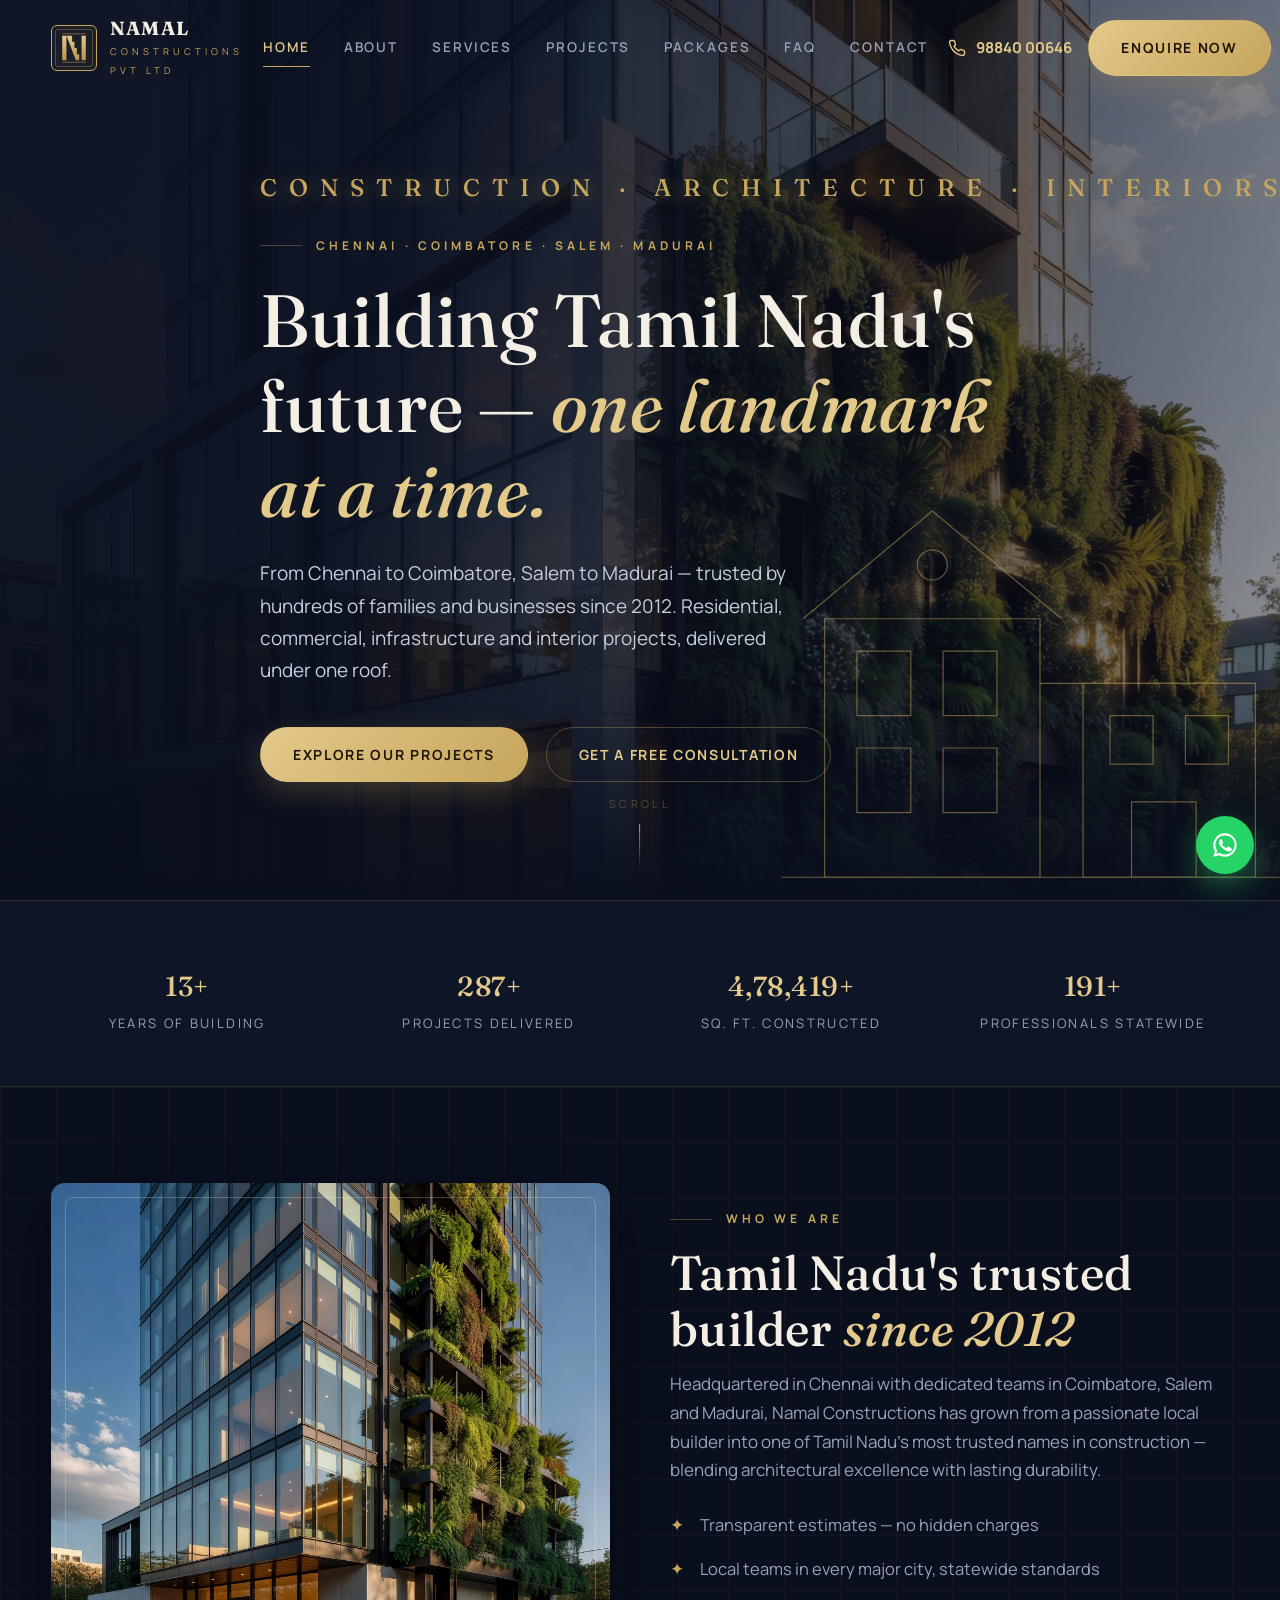
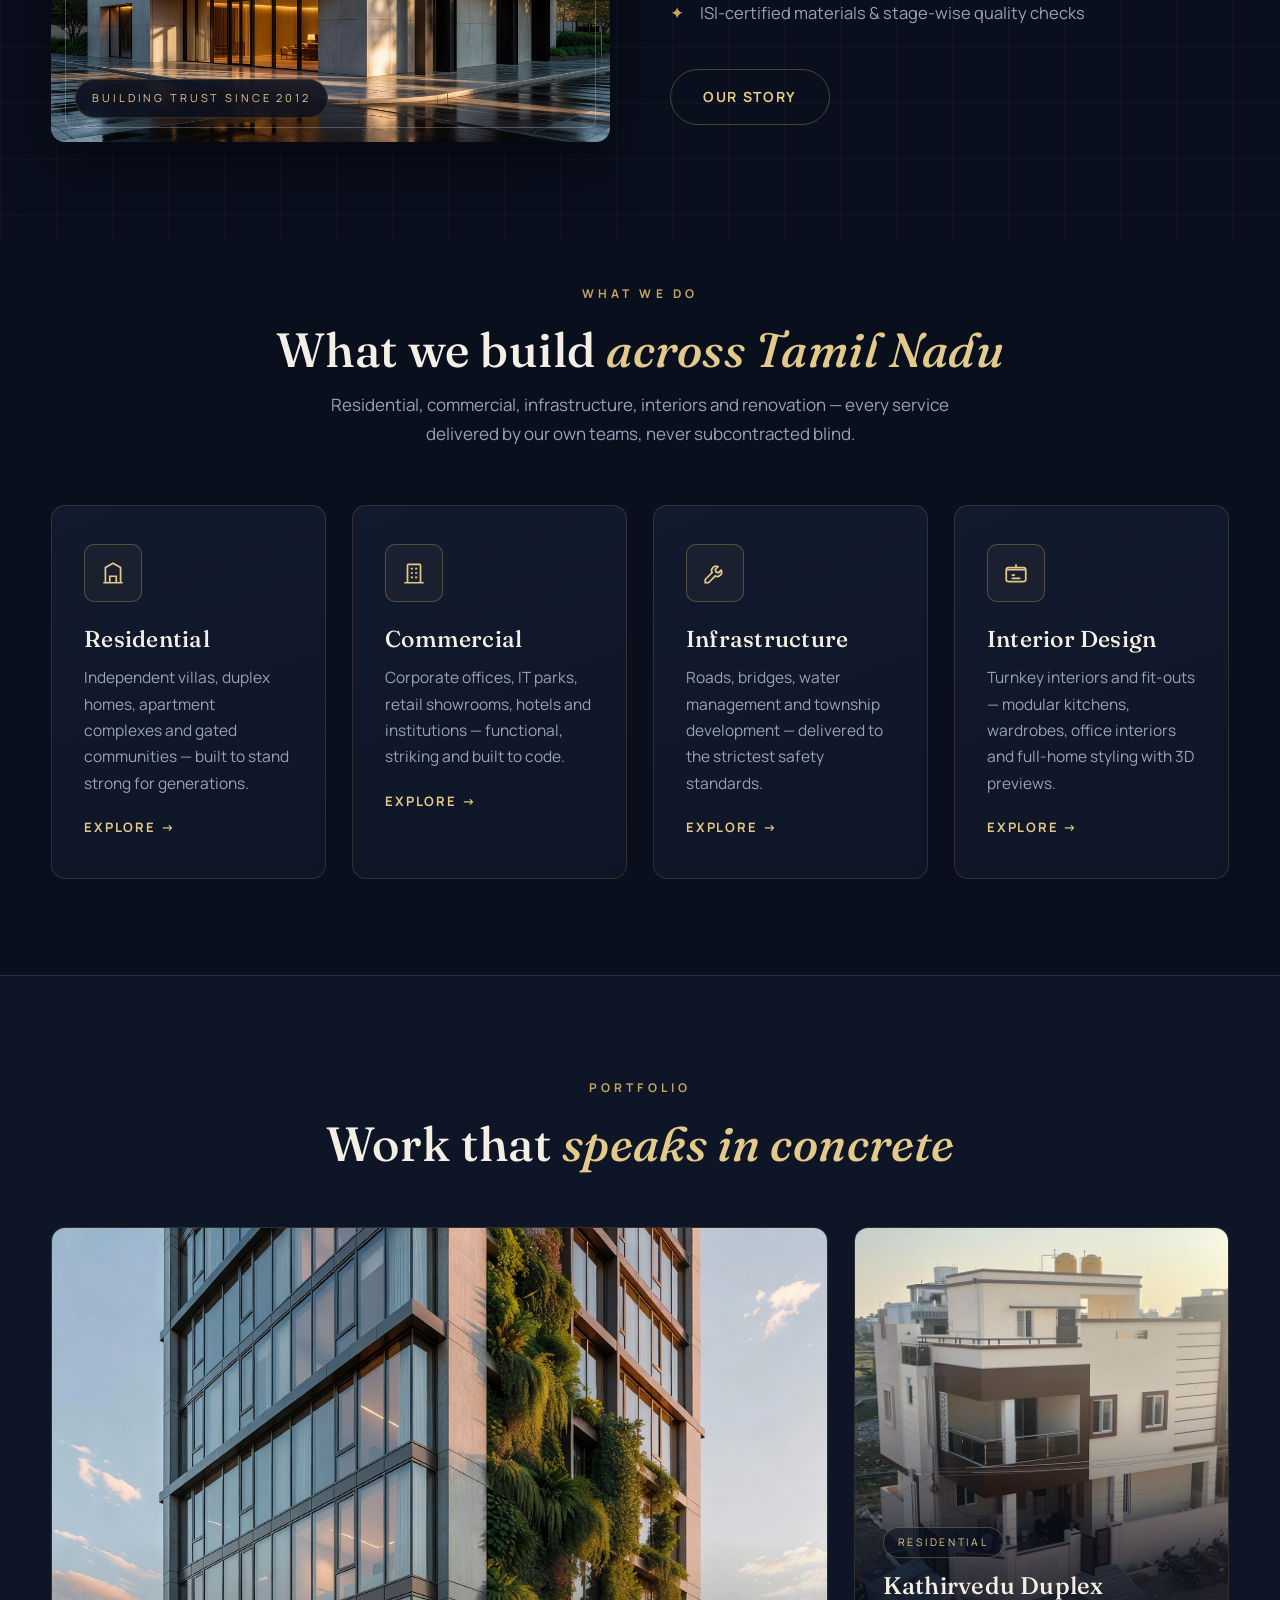
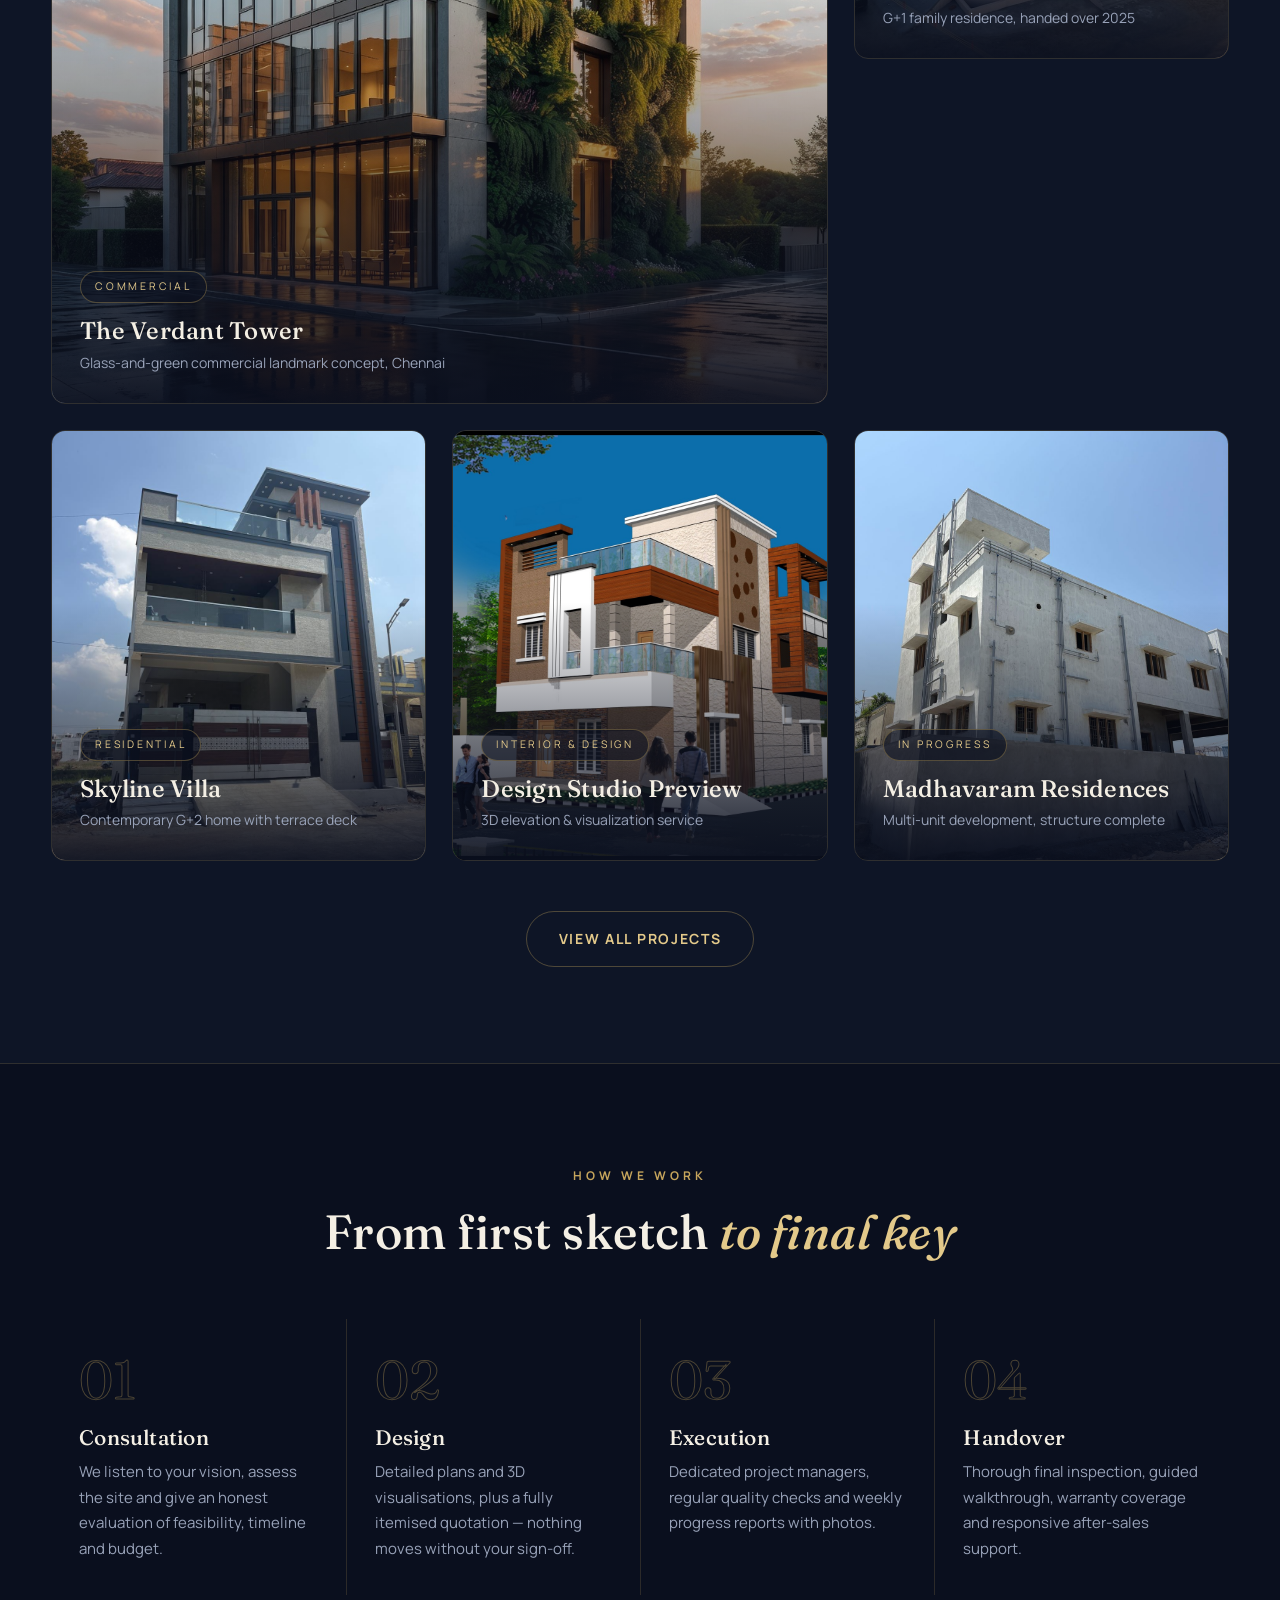
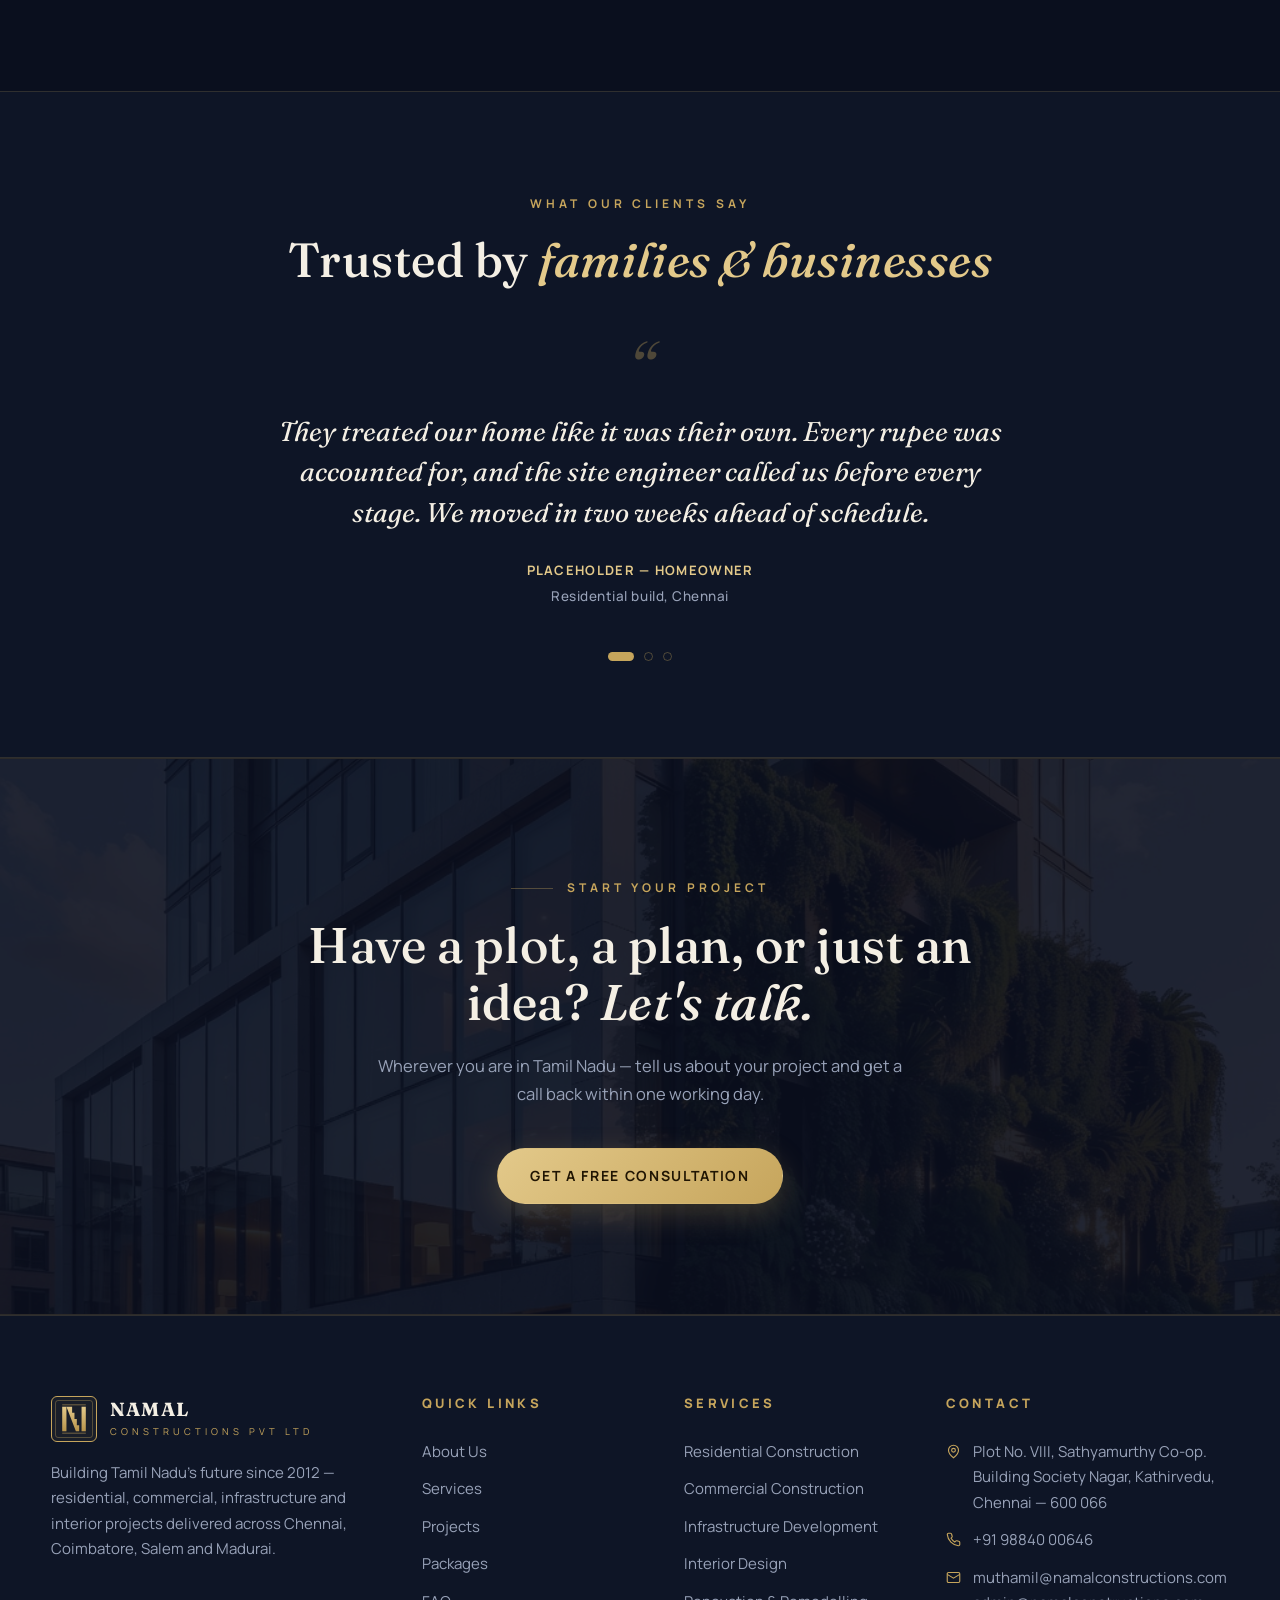
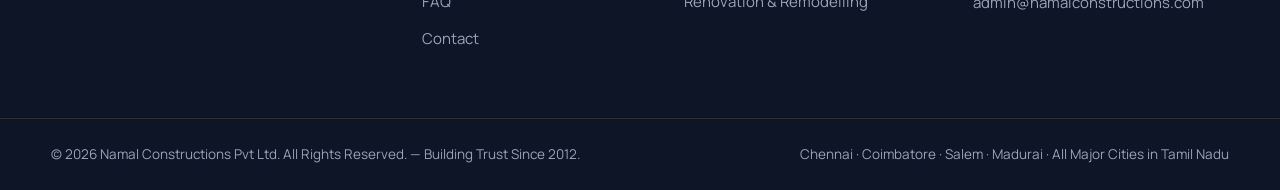
==== commit d9472384: "Add AI SEO: FAQ page with FAQPage schema, llms.txt, robots.txt, sitemap.xml, nav links" ====
--- a/index.html
+++ b/index.html
@@ -141,6 +141,7 @@
       <a href="services.html">Services</a>
       <a href="projects.html">Projects</a>
       <a href="services.html#packages">Packages</a>
+      <a href="faq.html">FAQ</a>
       <a href="contact.html">Contact</a>
     </nav>
     <div class="header-cta">
@@ -369,7 +370,7 @@
         <li><a href="services.html">Services</a></li>
         <li><a href="projects.html">Projects</a></li>
         <li><a href="services.html#packages">Packages</a></li>
-        <li><a href="contact.html">Contact</a></li>
+        <li><a href="faq.html">FAQ</a></li><li><a href="contact.html">Contact</a></li>
       </ul>
     </div>
     <div>
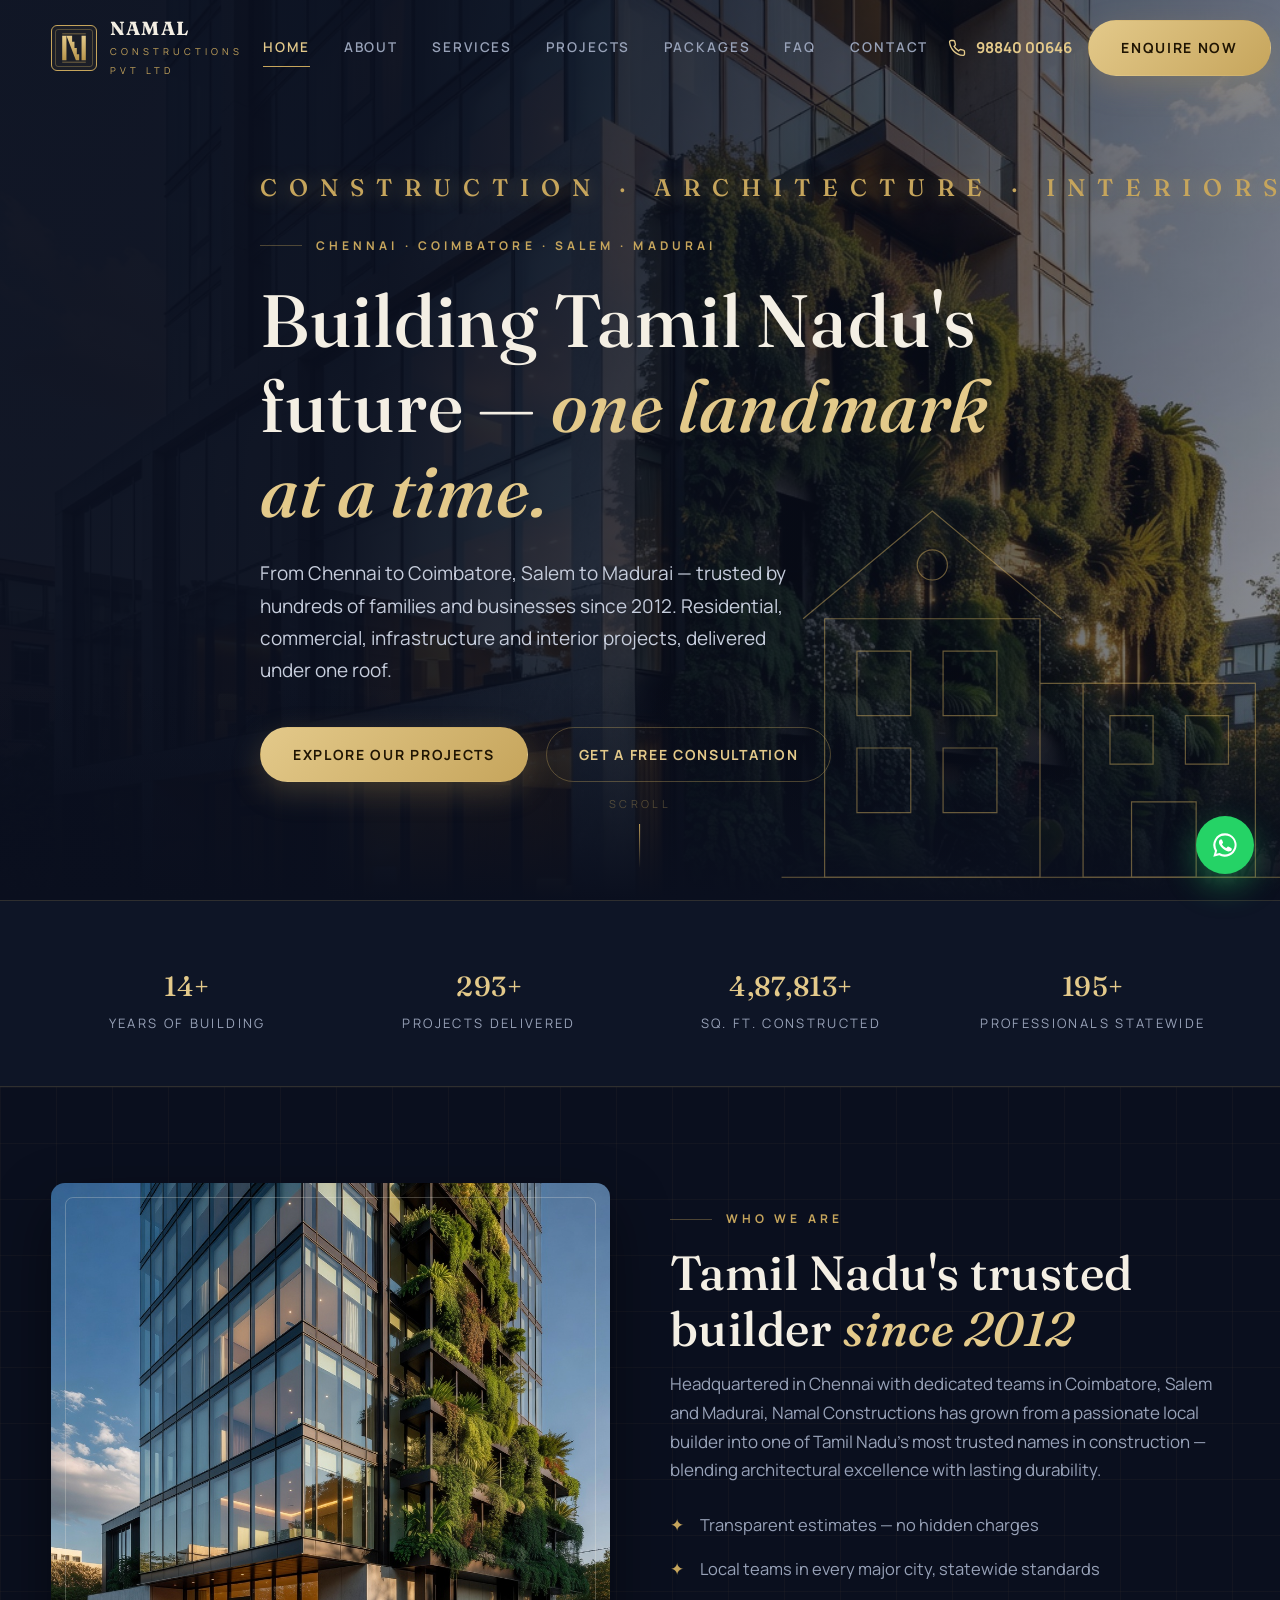
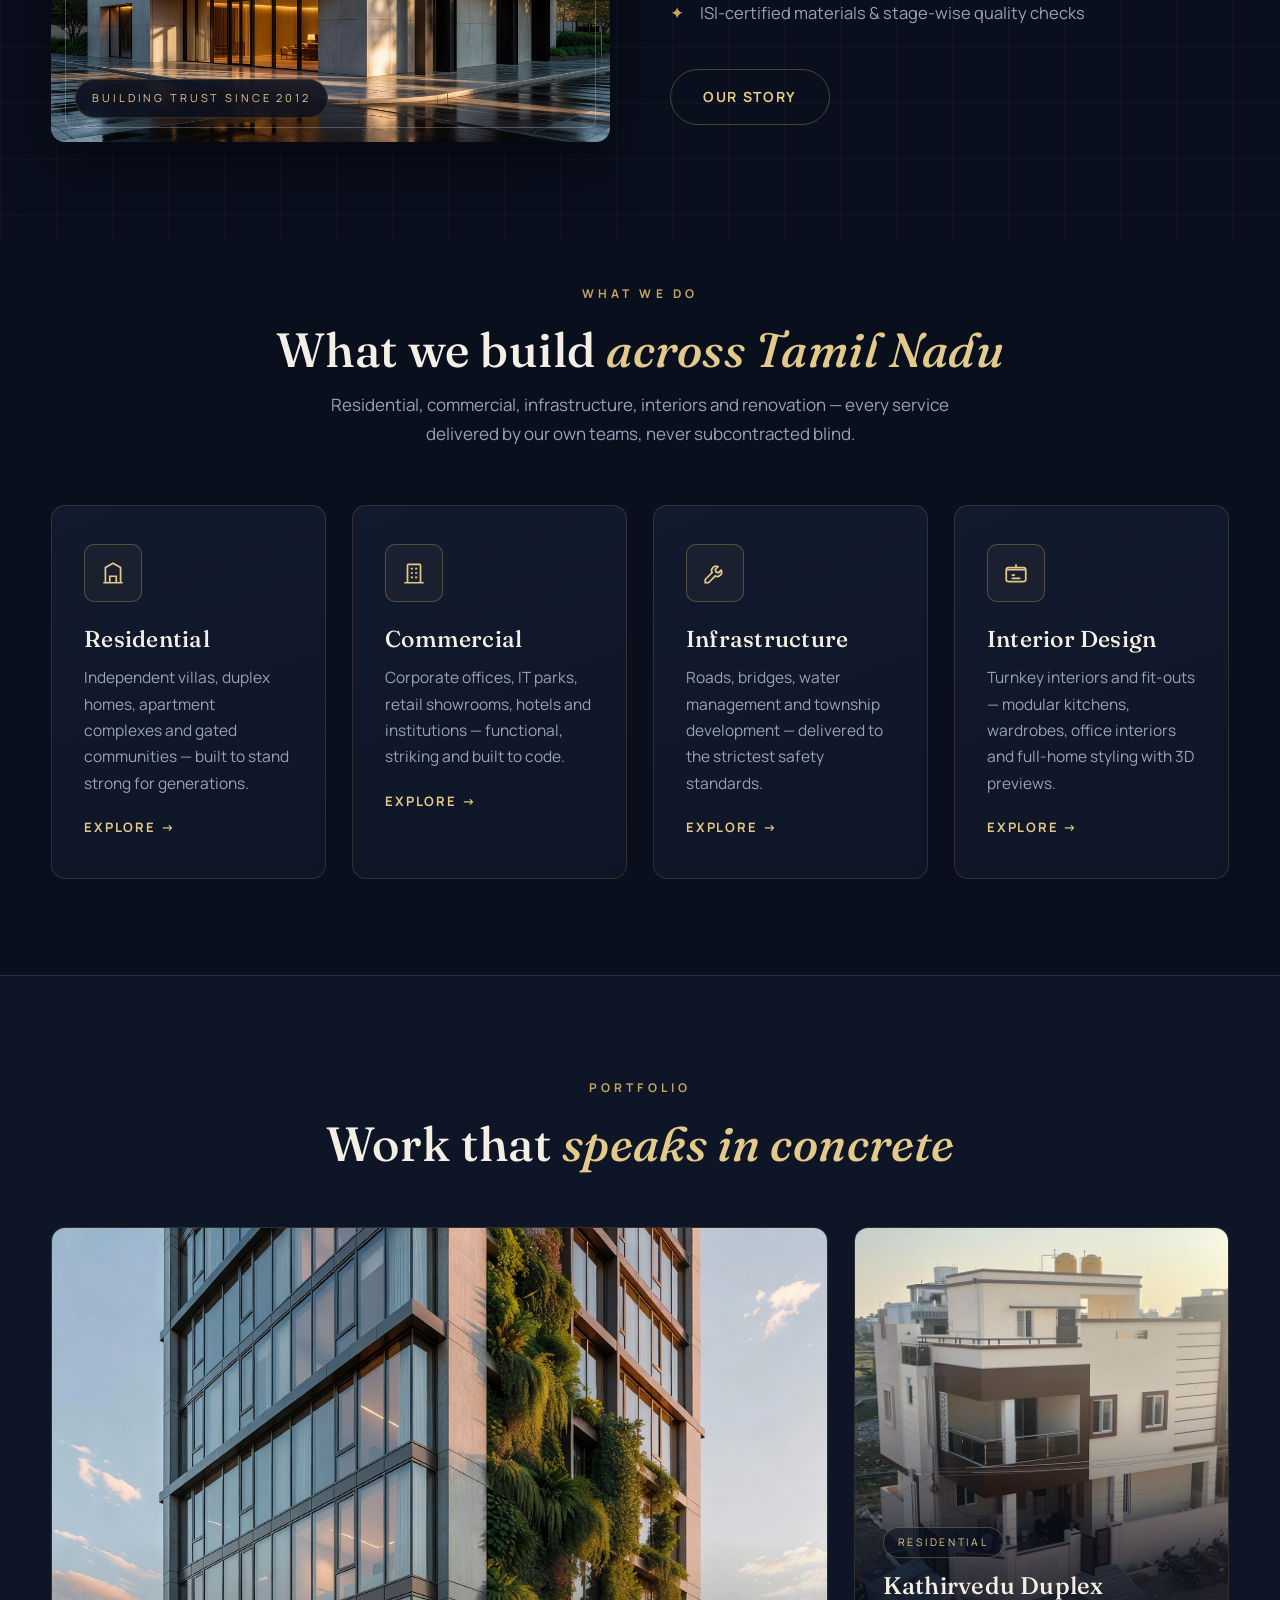
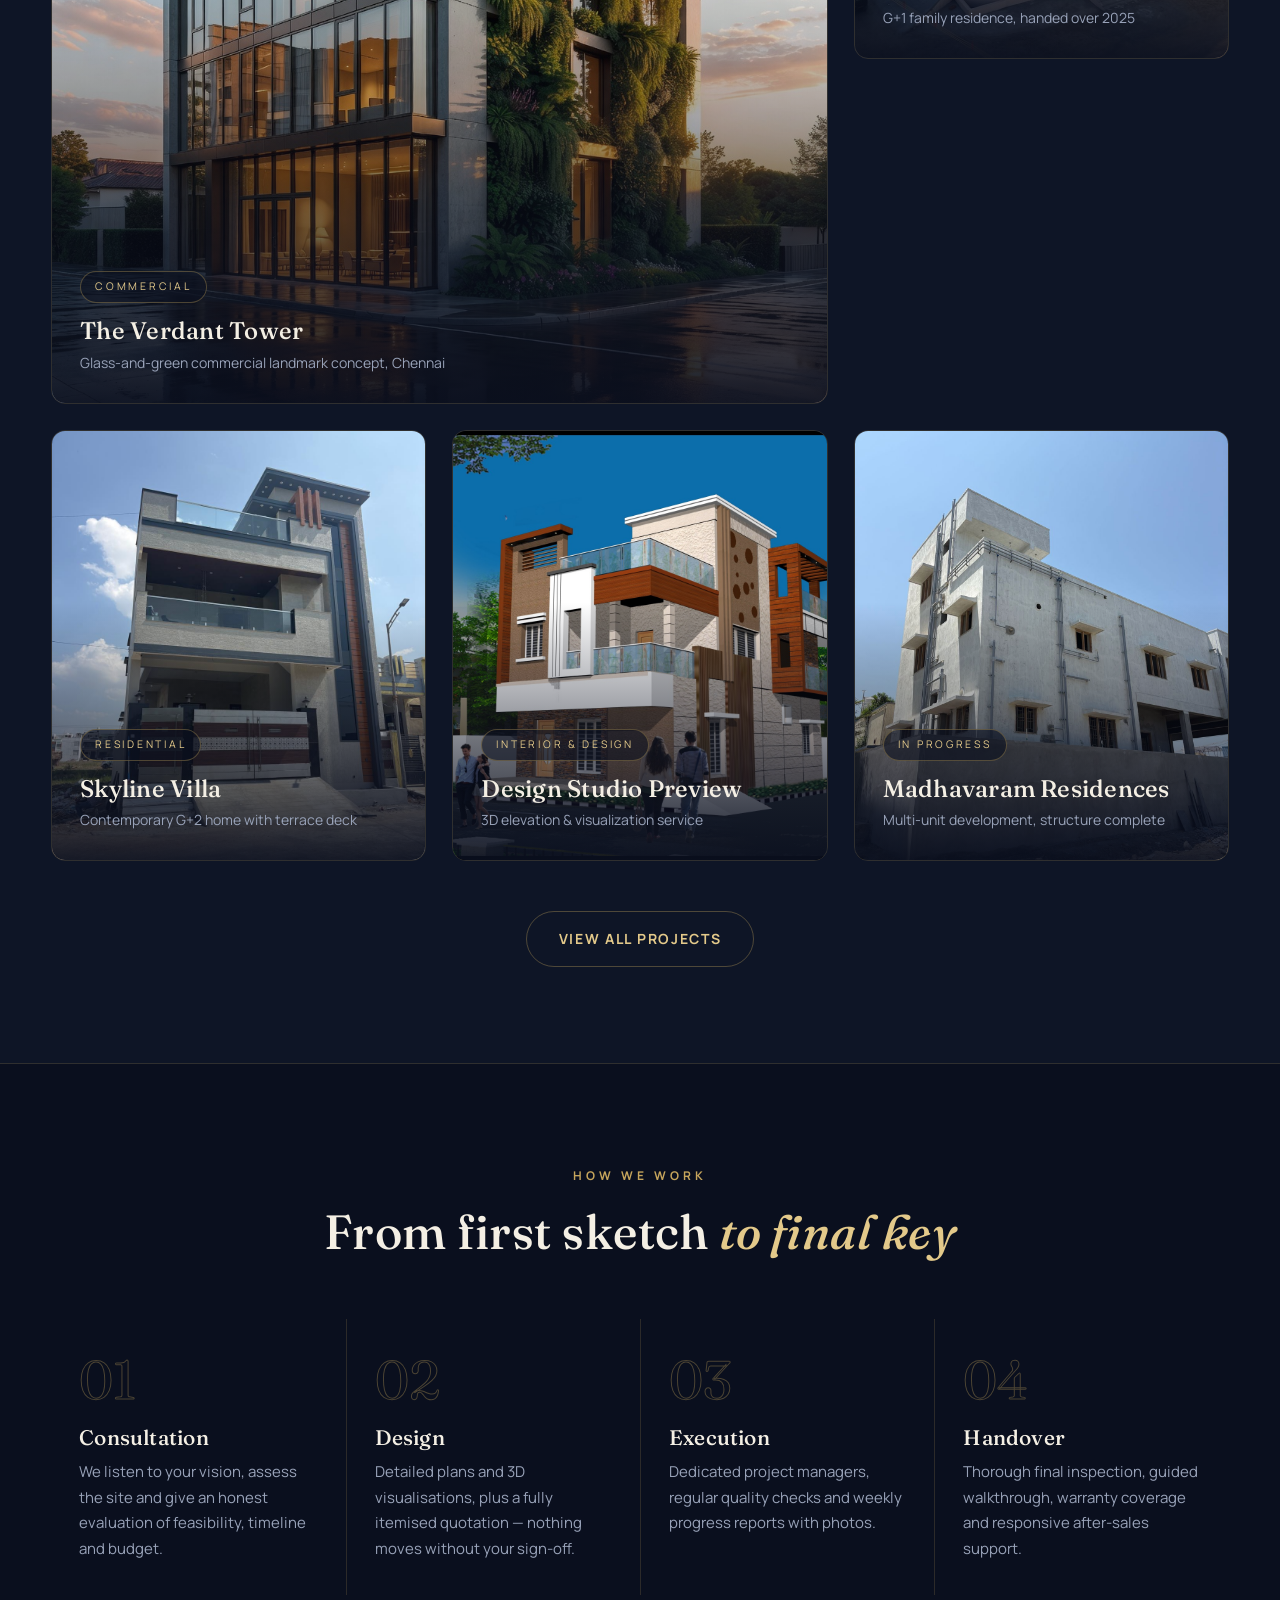
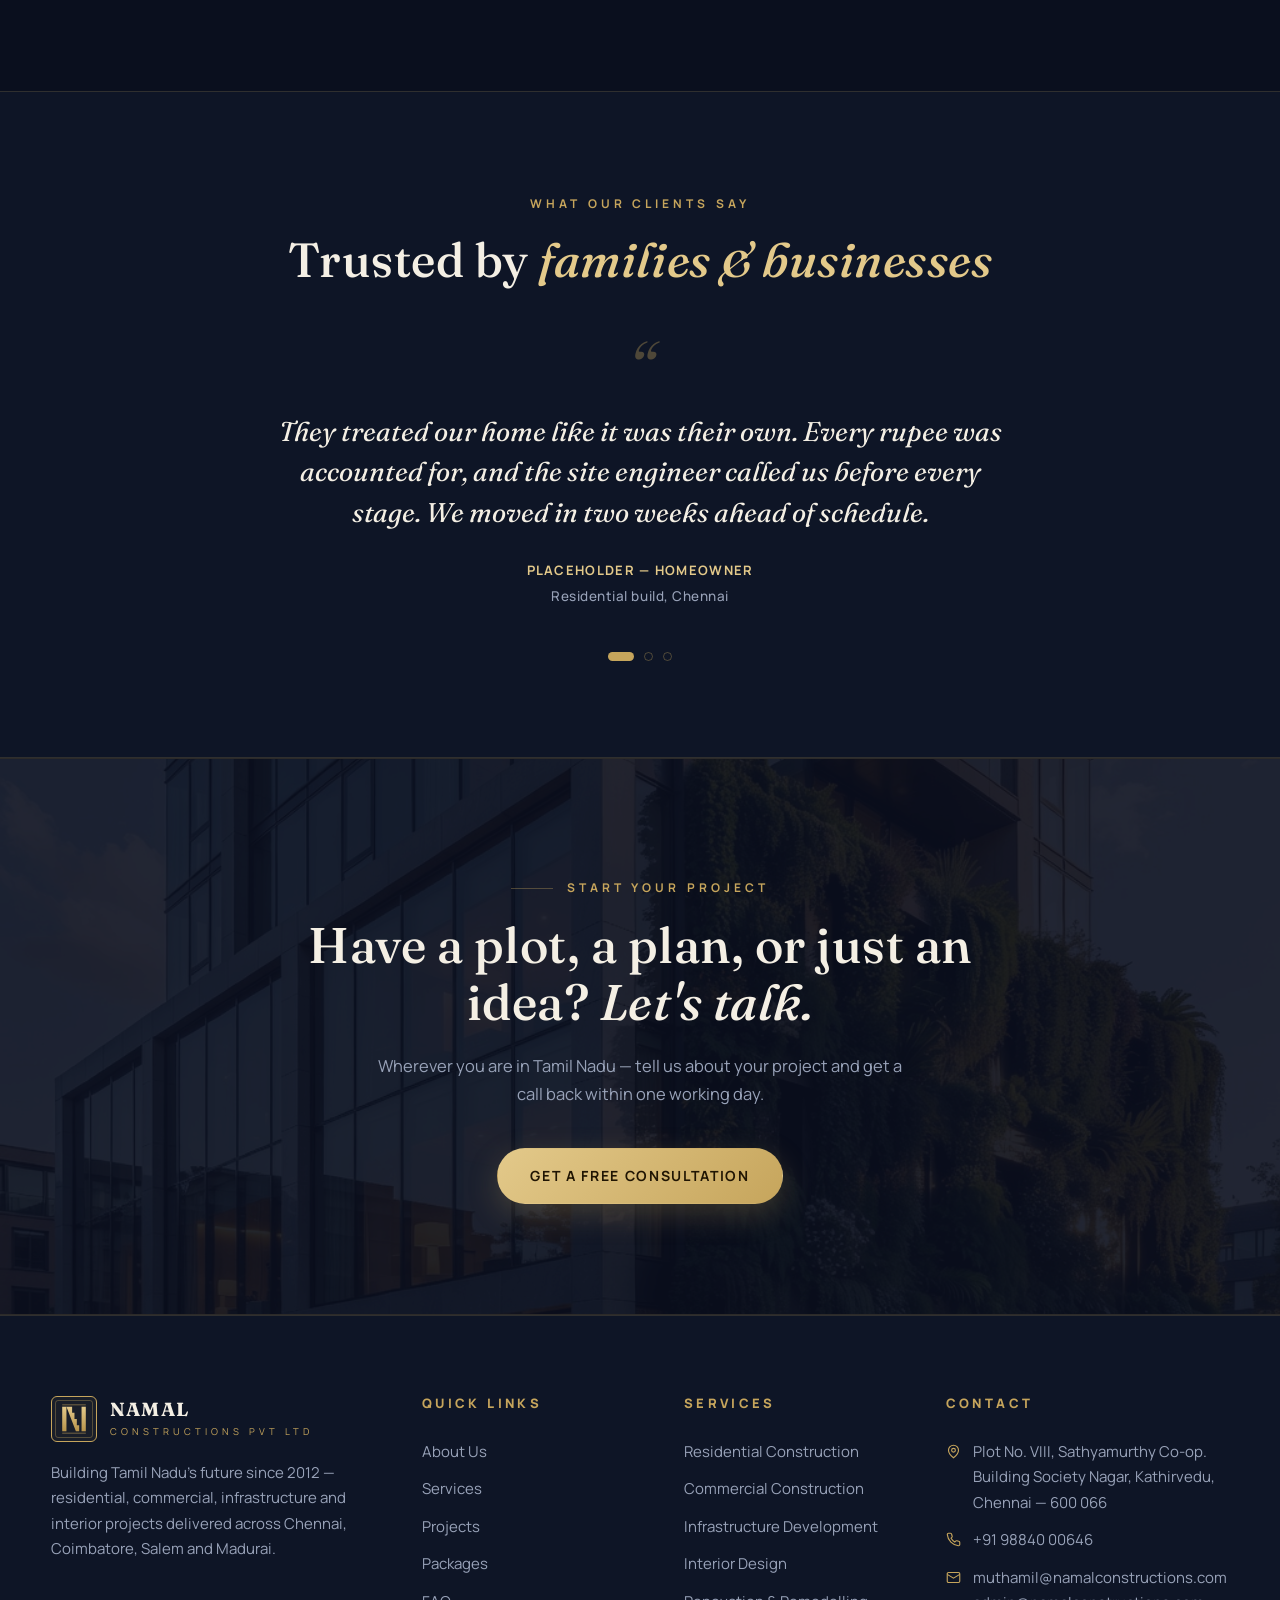
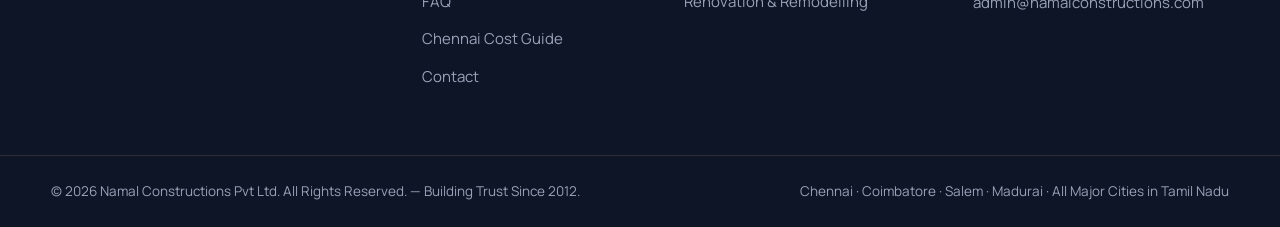
==== commit 64857166: "Add 1200 sq ft Chennai cost guide page with Article + FAQ schema; link from footer, FAQ, sitemap, ll" ====
--- a/index.html
+++ b/index.html
@@ -370,7 +370,7 @@
         <li><a href="services.html">Services</a></li>
         <li><a href="projects.html">Projects</a></li>
         <li><a href="services.html#packages">Packages</a></li>
-        <li><a href="faq.html">FAQ</a></li><li><a href="contact.html">Contact</a></li>
+        <li><a href="faq.html">FAQ</a></li><li><a href="cost-to-build-1200-sqft-house-chennai.html">Chennai Cost Guide</a></li><li><a href="contact.html">Contact</a></li>
       </ul>
     </div>
     <div>
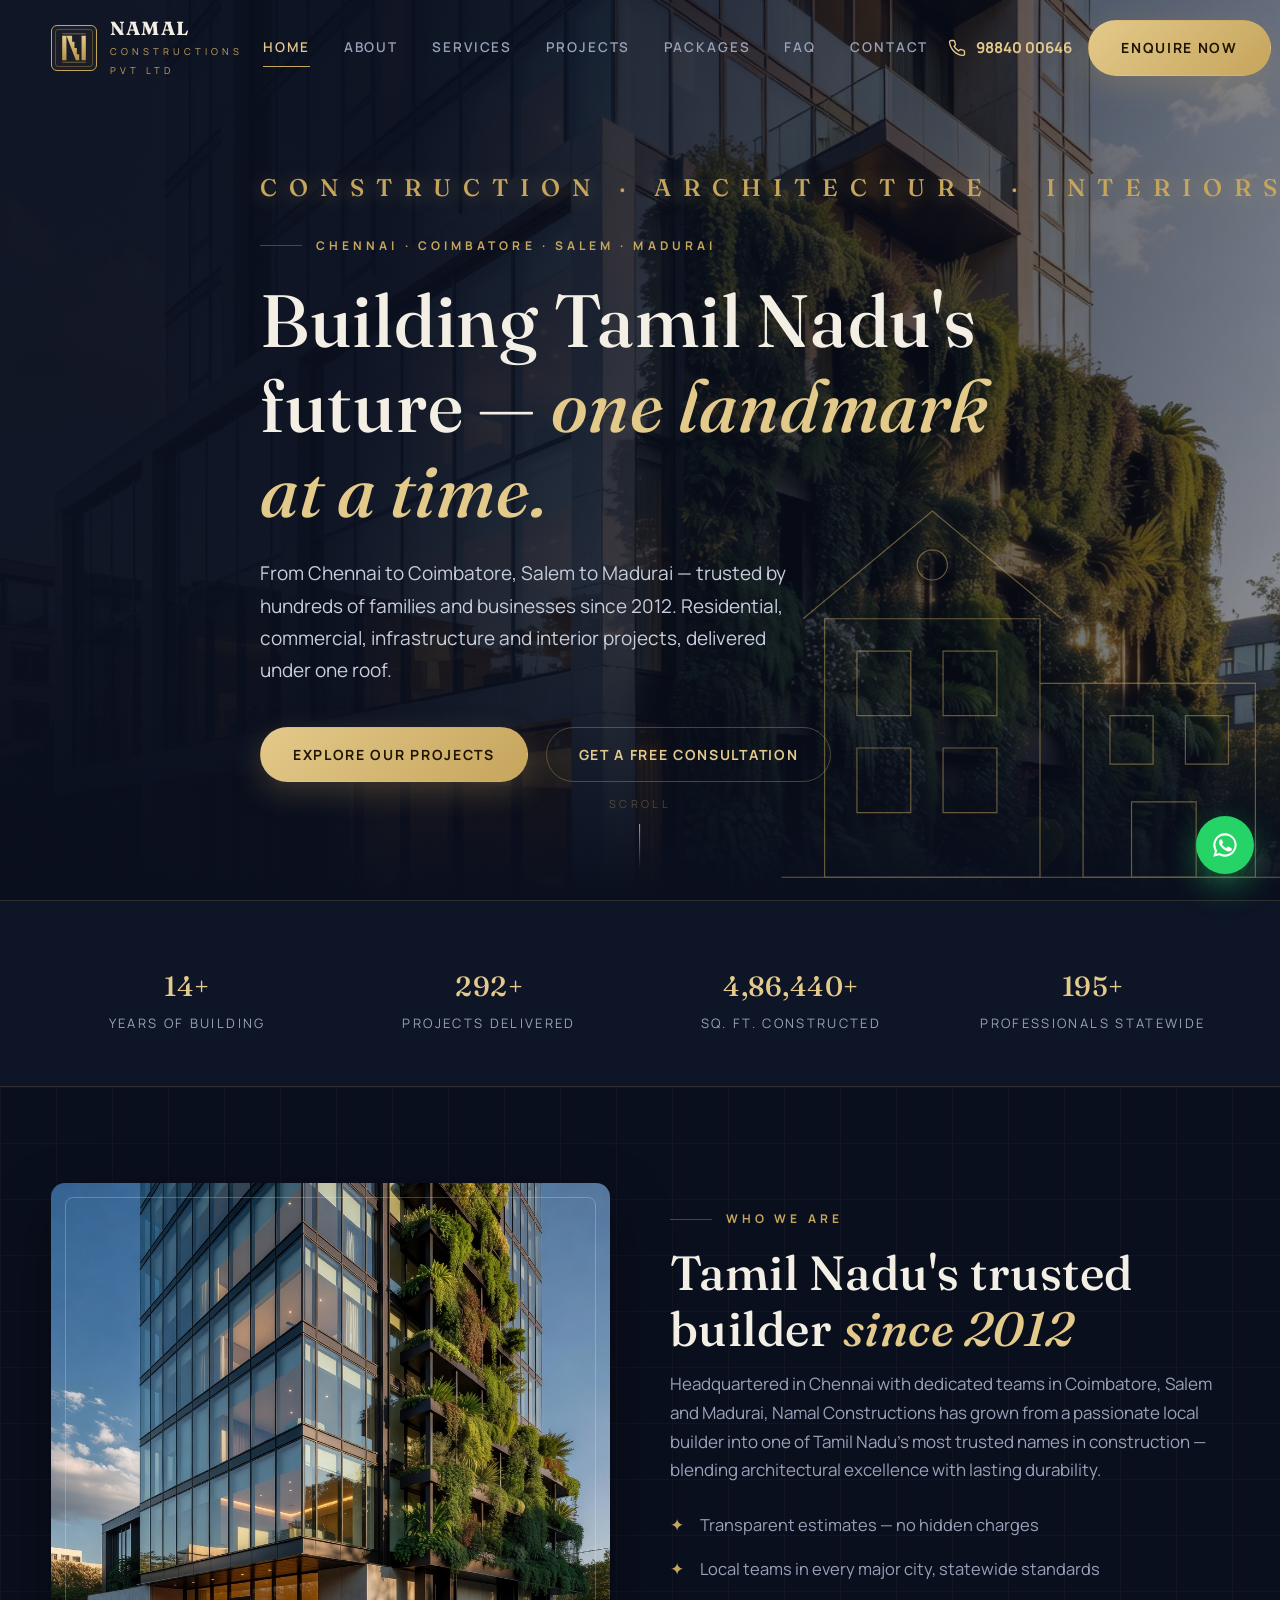
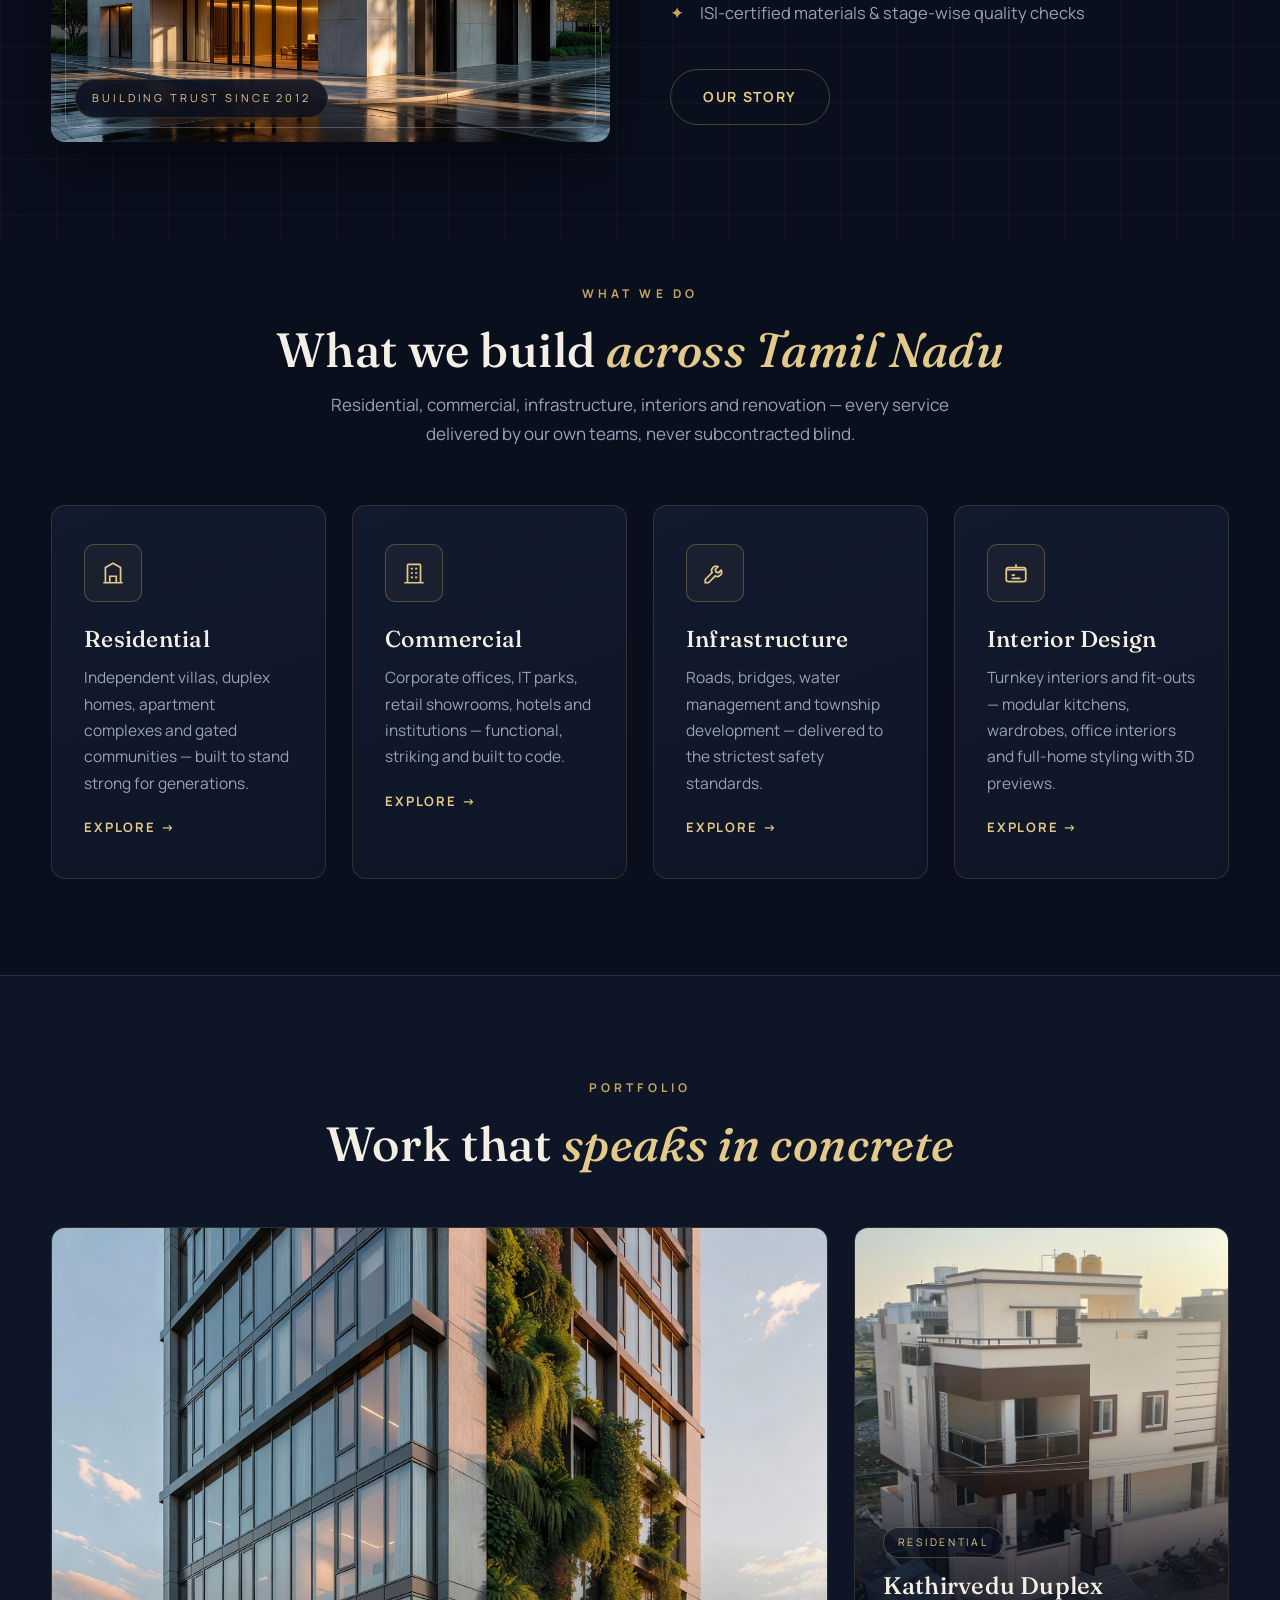
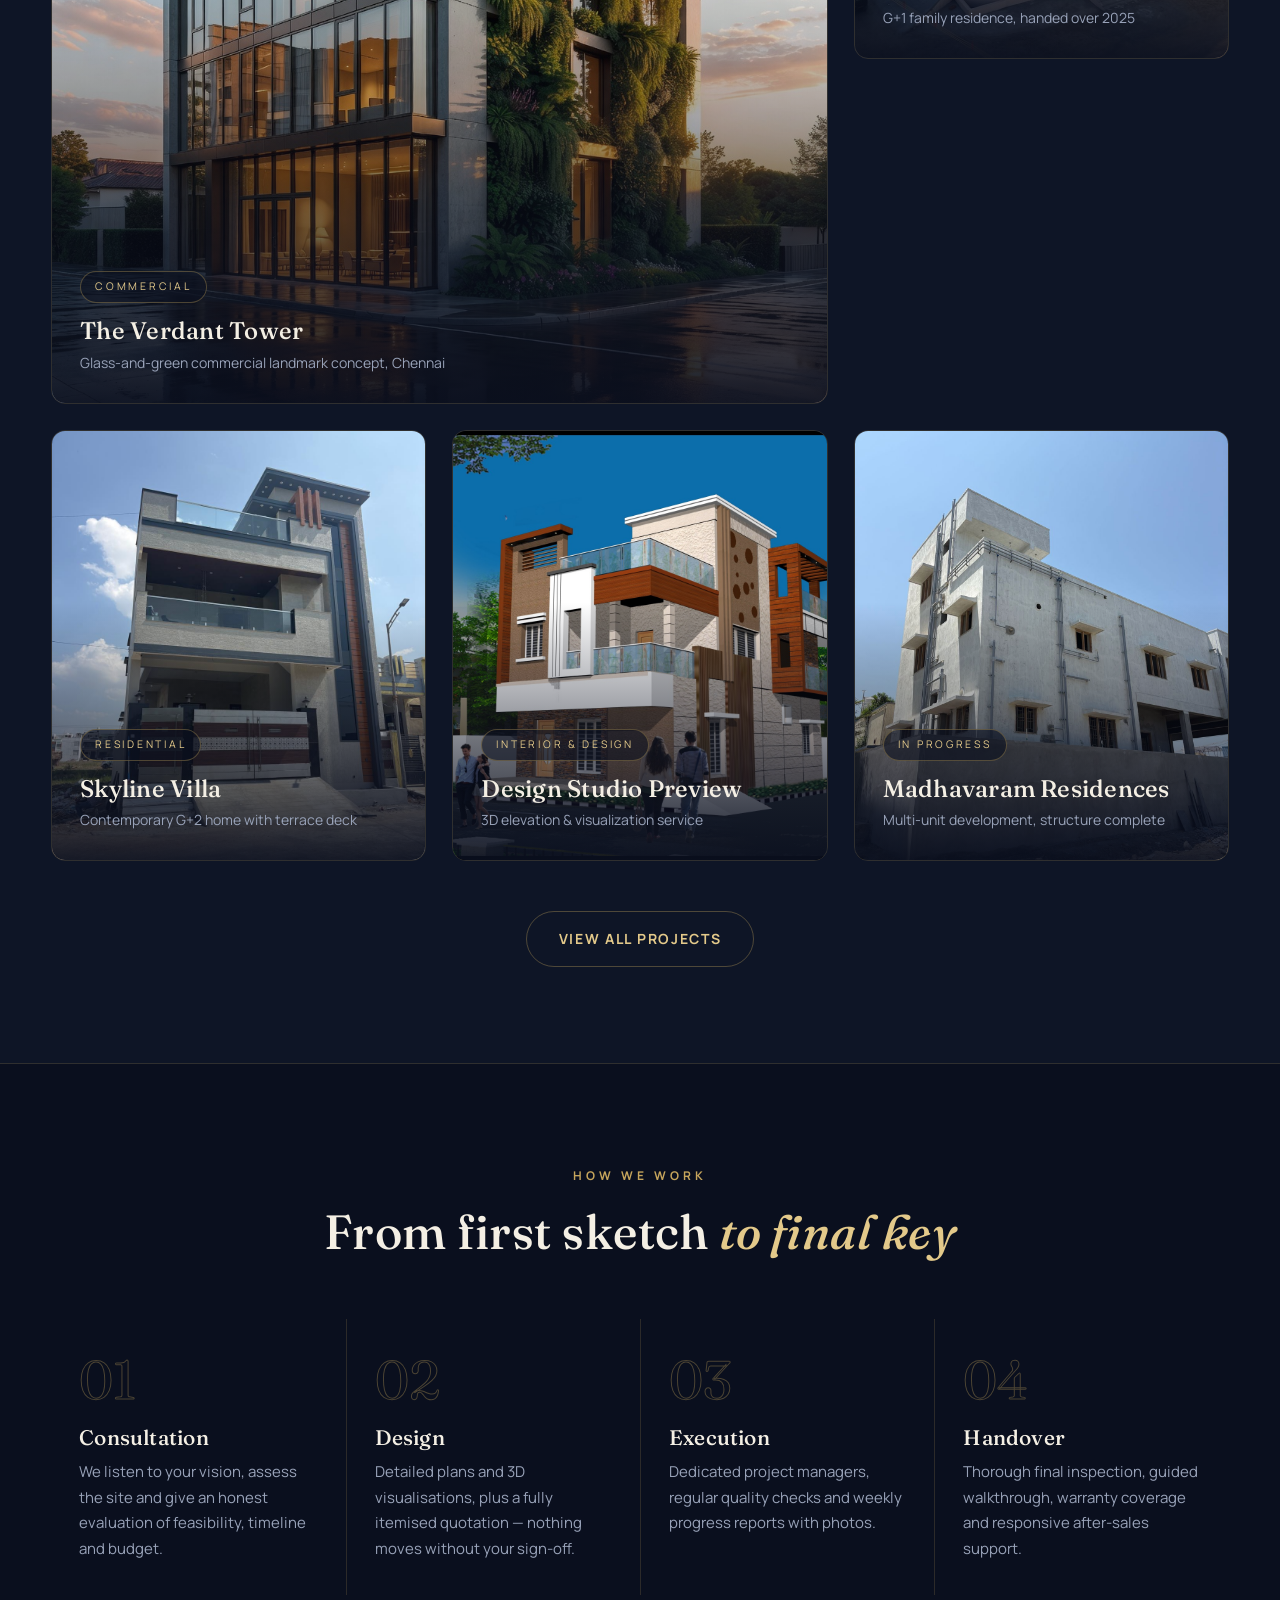
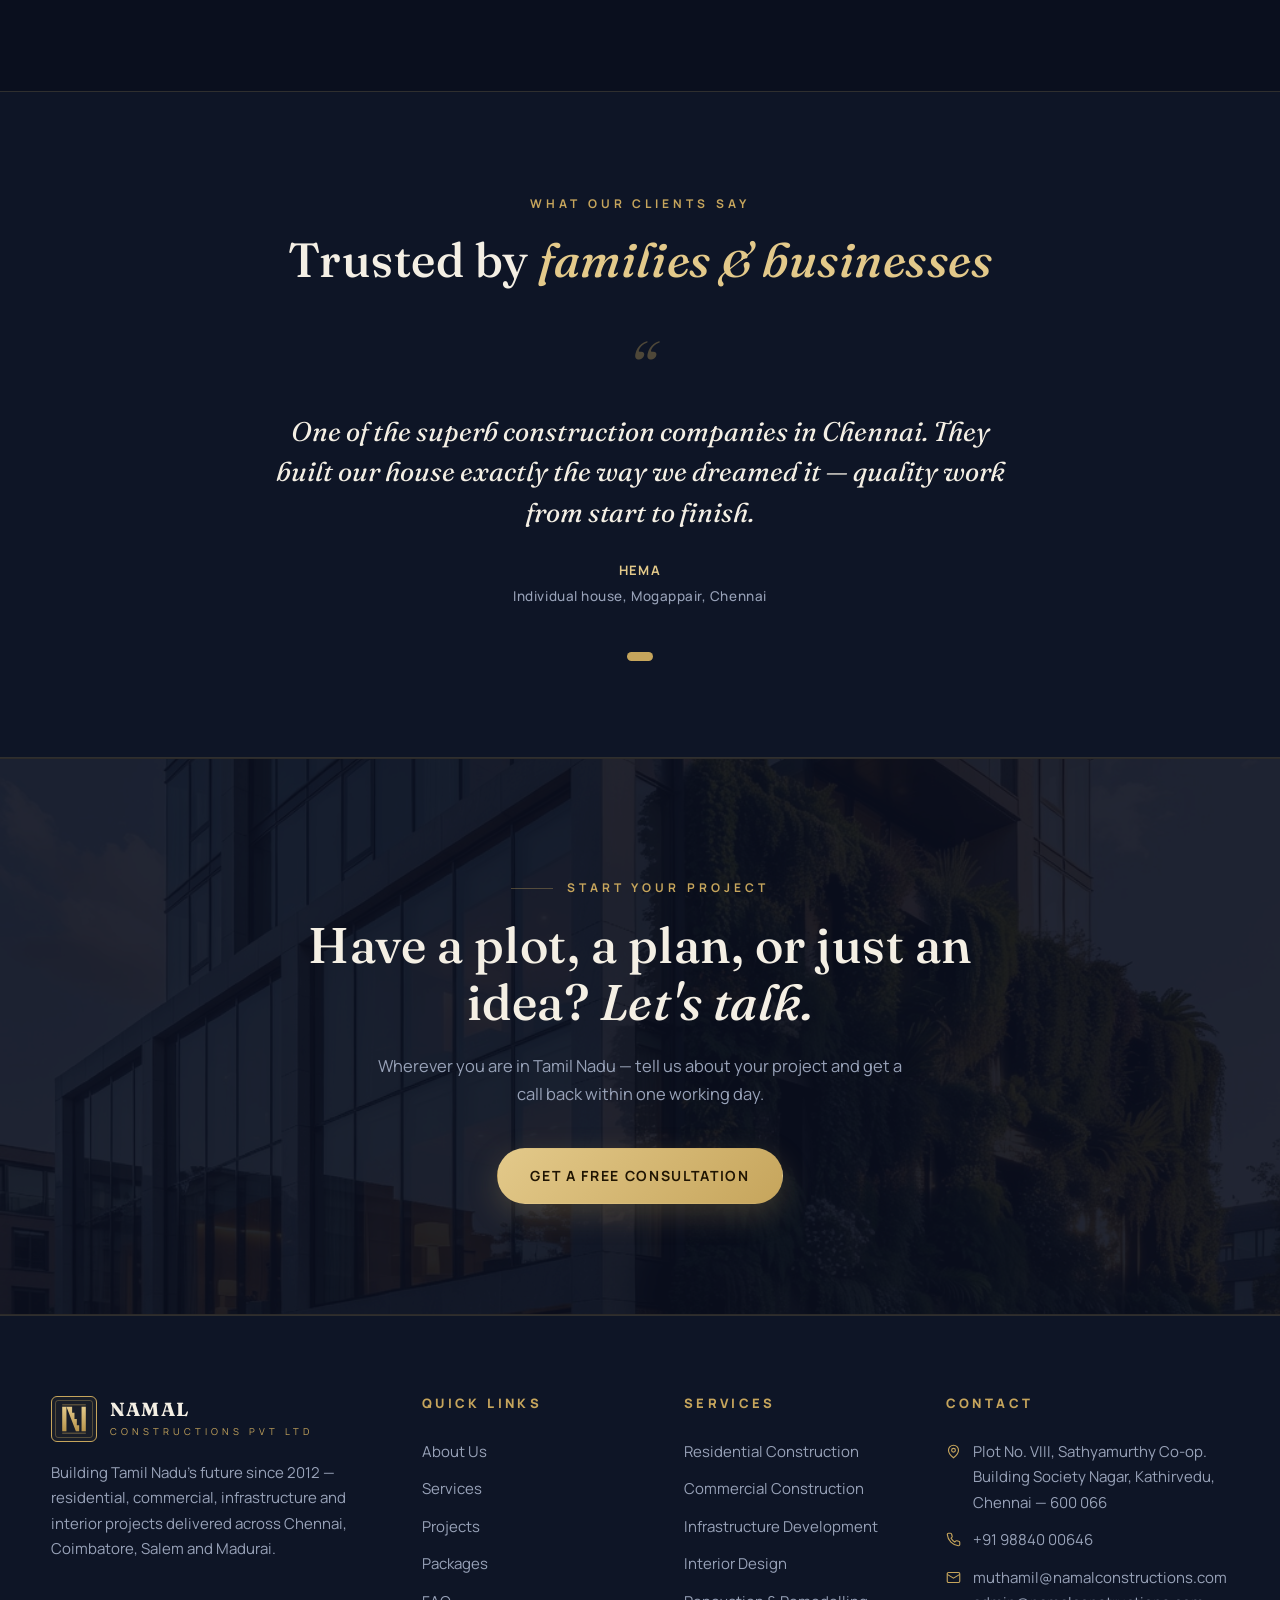
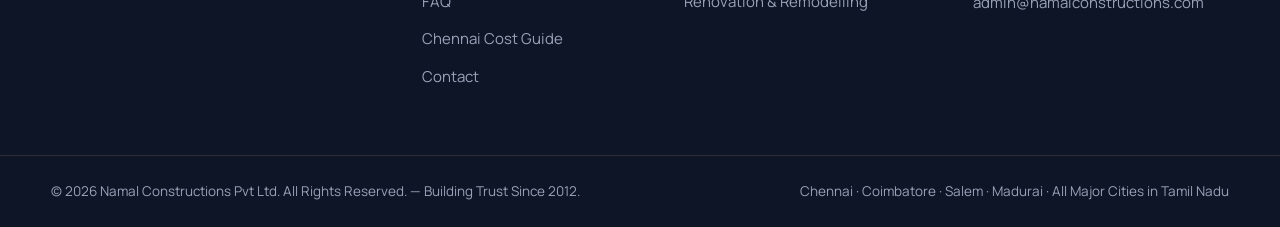
==== commit f4d0941c: "Replace placeholder testimonials with real client testimonial (Hema, Mogappair)" ====
--- a/index.html
+++ b/index.html
@@ -323,16 +323,8 @@
       <div class="testi-track">
         <div class="testi-slides">
           <div class="testi">
-            <blockquote>They treated our home like it was their own. Every rupee was accounted for, and the site engineer called us before every stage. We moved in two weeks ahead of schedule.</blockquote>
-            <div class="who">Placeholder — Homeowner<span>Residential build, Chennai</span></div>
-          </div>
-          <div class="testi">
-            <blockquote>The interiors team gave us 3D views before a single plank was cut. What we saw on screen is exactly what we live in today.</blockquote>
-            <div class="who">Placeholder — Villa Owner<span>Turnkey interiors</span></div>
-          </div>
-          <div class="testi">
-            <blockquote>Our office fit-out was done while we kept operating. Clean site, disciplined crew, zero surprises on the invoice.</blockquote>
-            <div class="who">Placeholder — Business Owner<span>Commercial fit-out</span></div>
+            <blockquote>One of the superb construction companies in Chennai. They built our house exactly the way we dreamed it — quality work from start to finish.</blockquote>
+            <div class="who">Hema<span>Individual house, Mogappair, Chennai</span></div>
           </div>
         </div>
       </div>
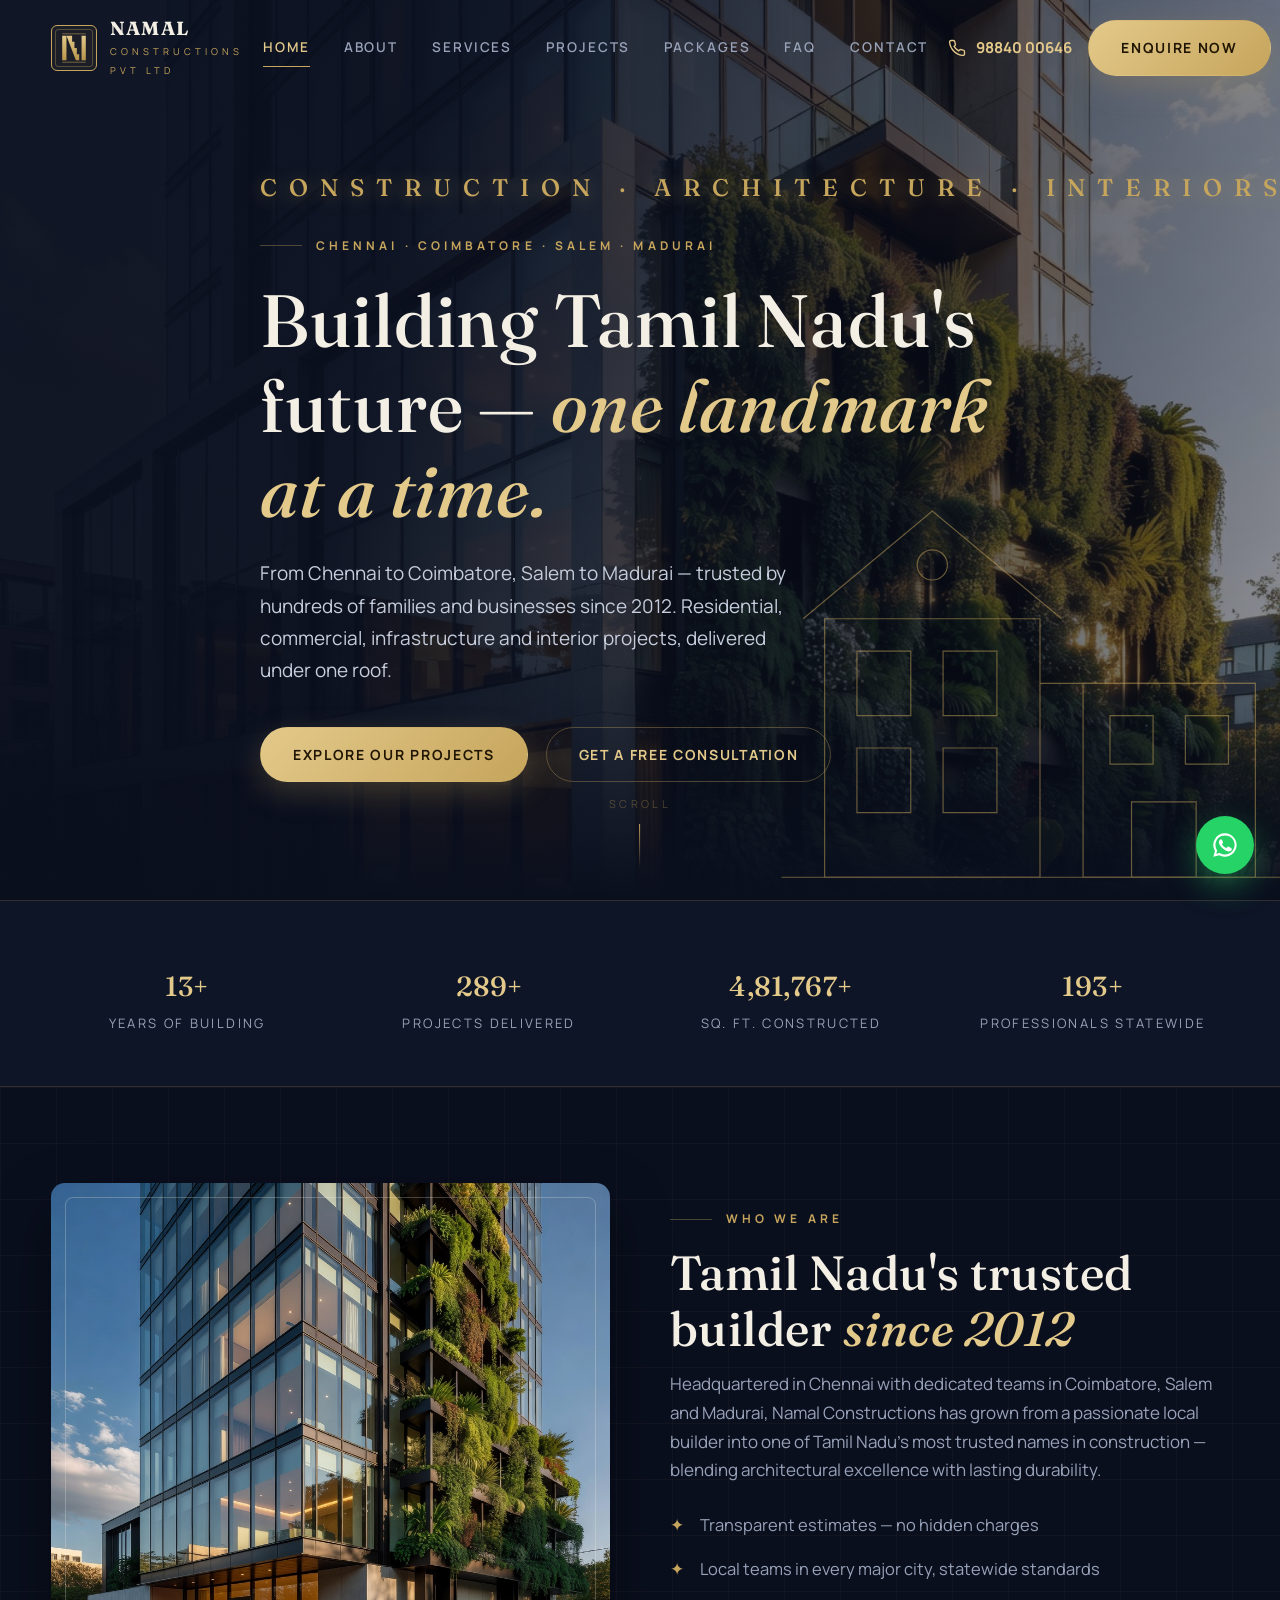
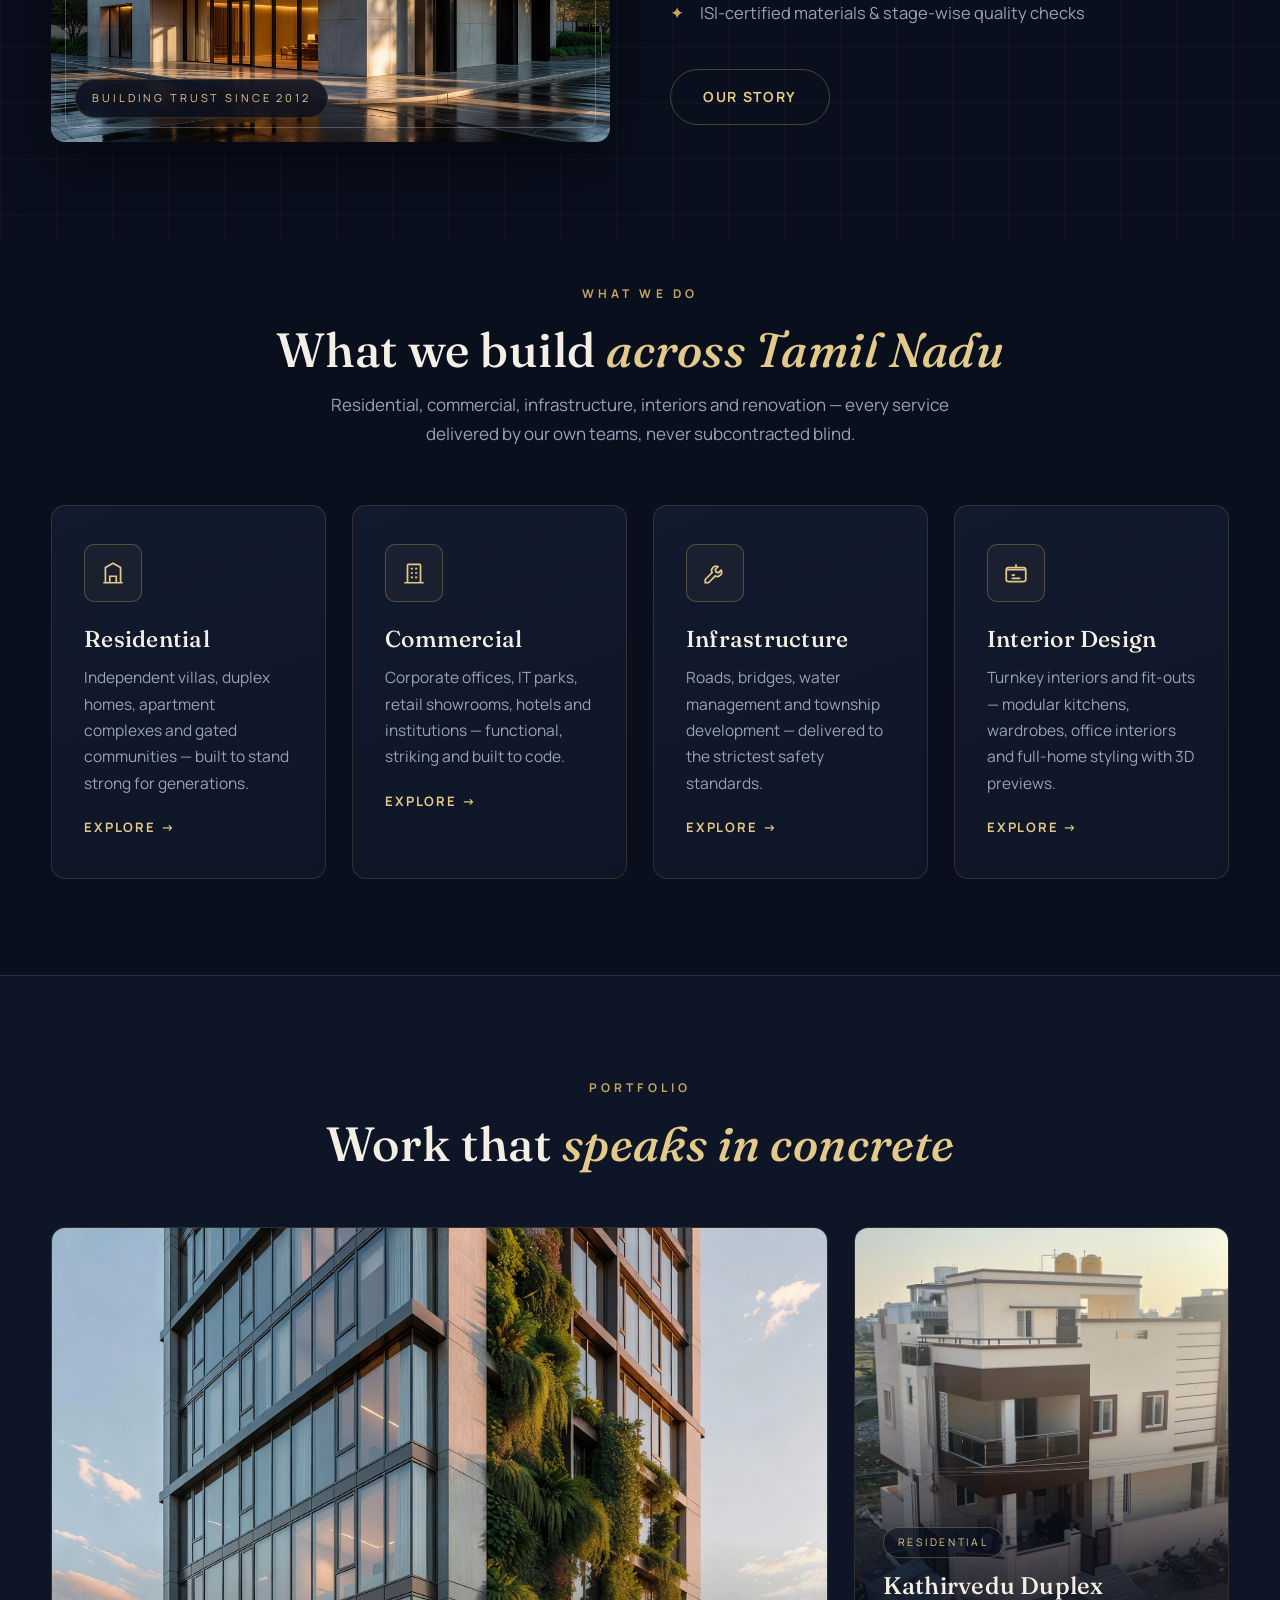
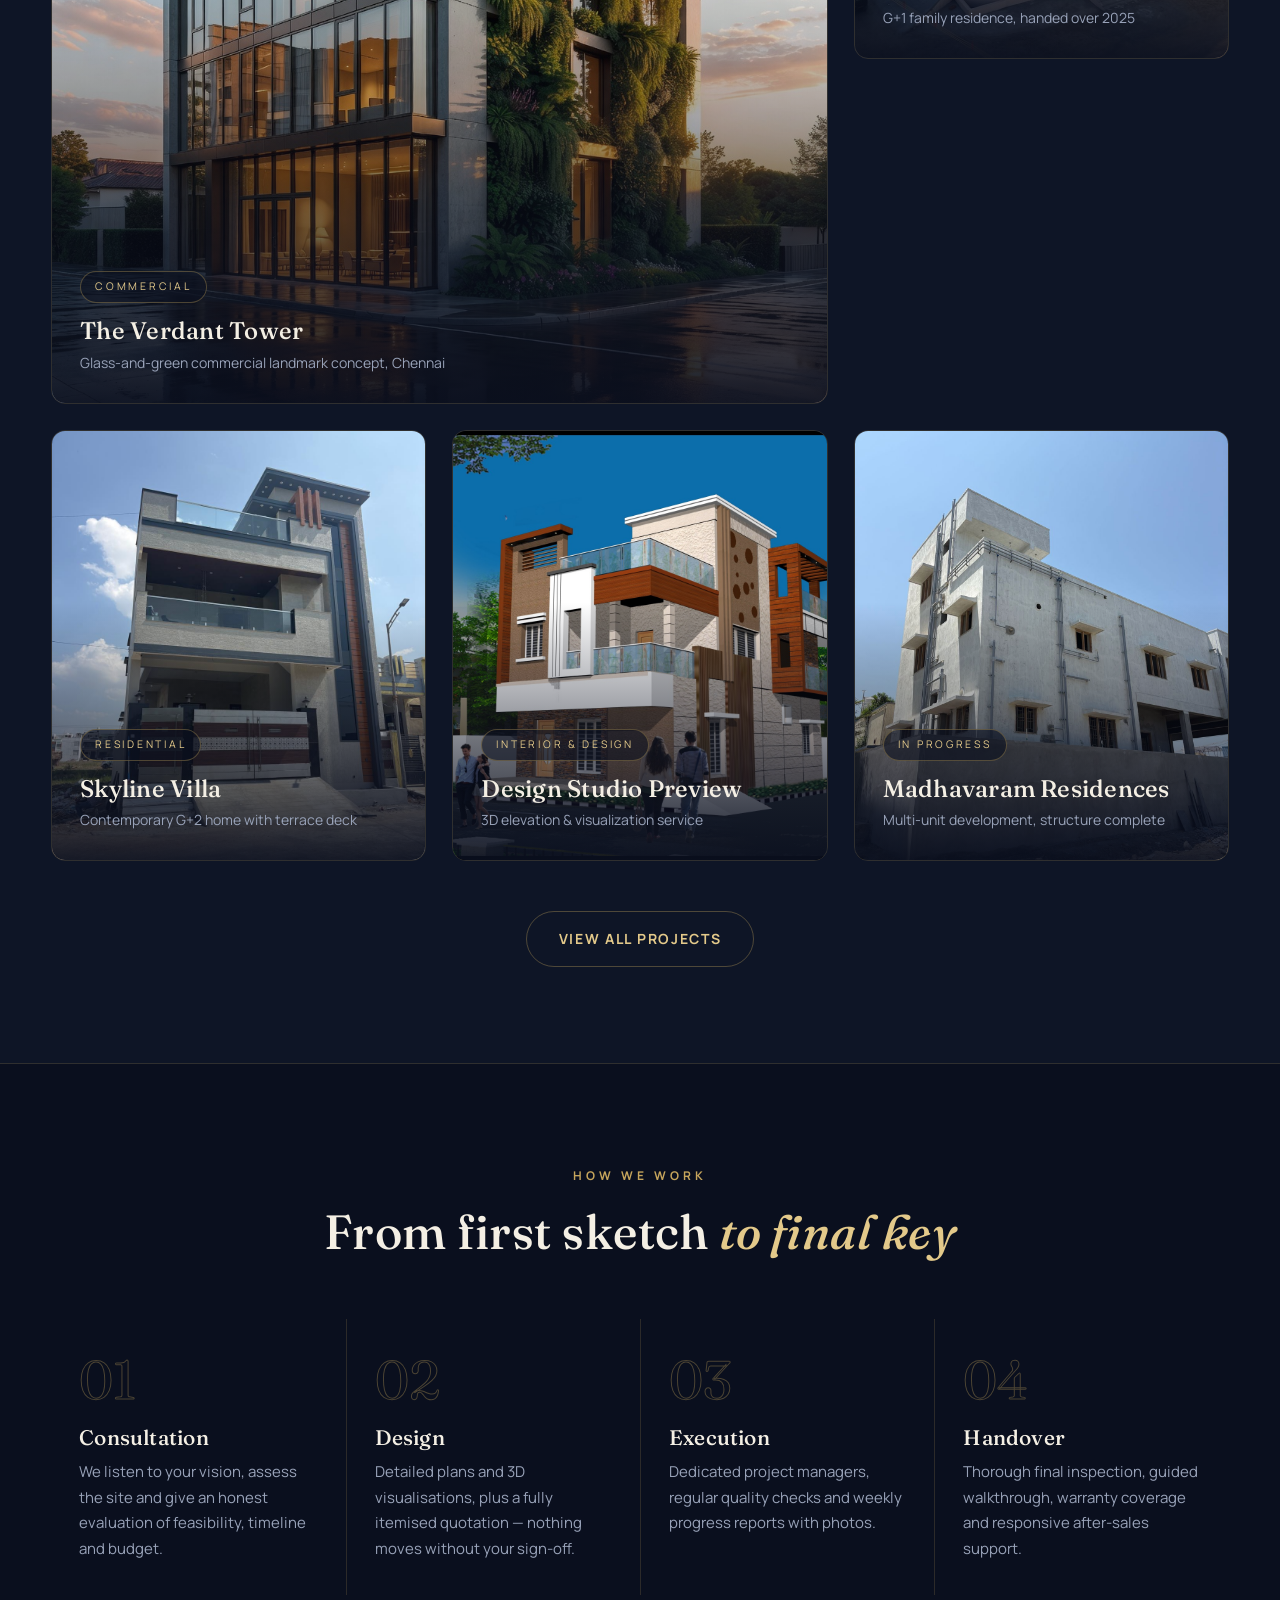
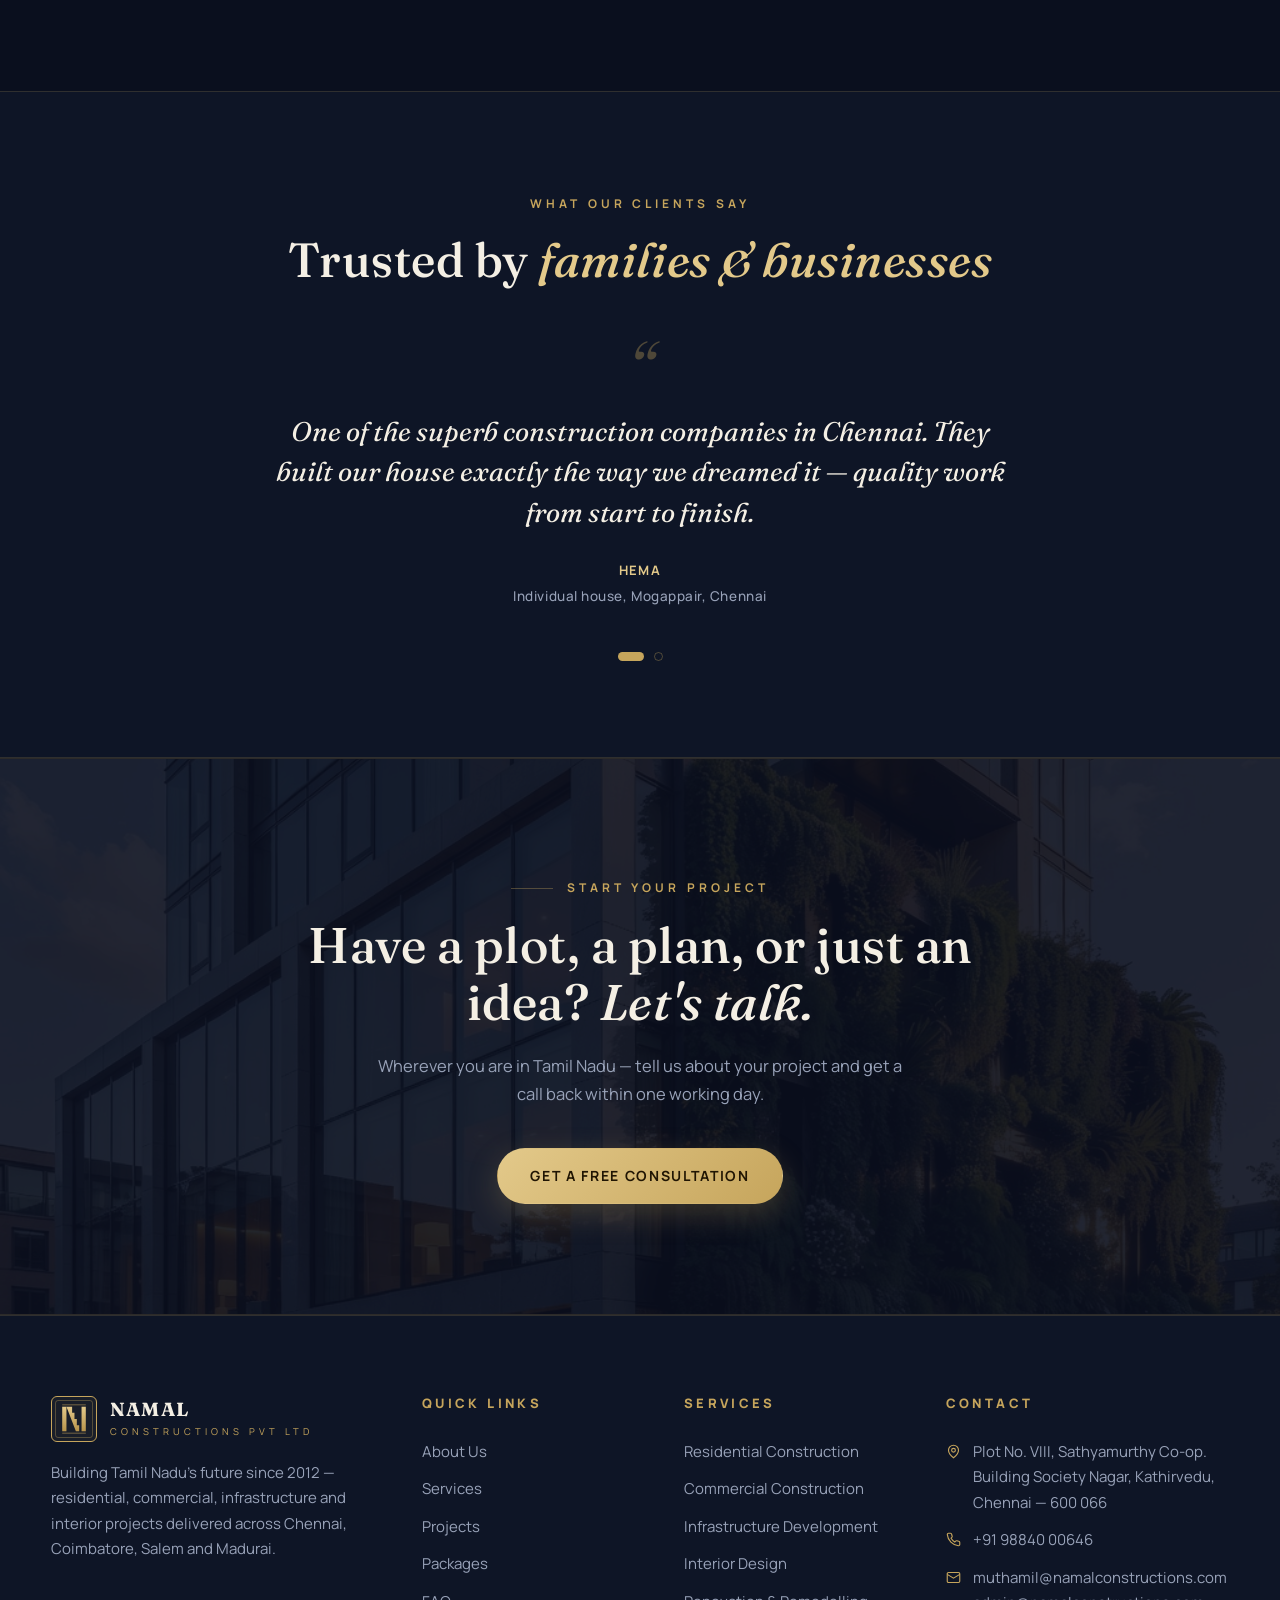
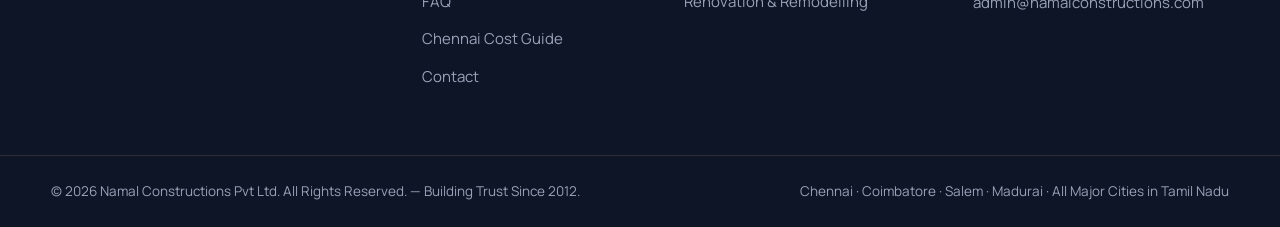
==== commit ec438a9f: "Add testimonial: Ram Prakash, Adyar" ====
--- a/index.html
+++ b/index.html
@@ -326,6 +326,10 @@
             <blockquote>One of the superb construction companies in Chennai. They built our house exactly the way we dreamed it — quality work from start to finish.</blockquote>
             <div class="who">Hema<span>Individual house, Mogappair, Chennai</span></div>
           </div>
+          <div class="testi">
+            <blockquote>The best construction and builders company in Chennai. Professional team, honest pricing and our house in Adyar was delivered just as promised.</blockquote>
+            <div class="who">Ram Prakash<span>Individual house, Adyar, Chennai</span></div>
+          </div>
         </div>
       </div>
       <div class="testi-dots"></div>
